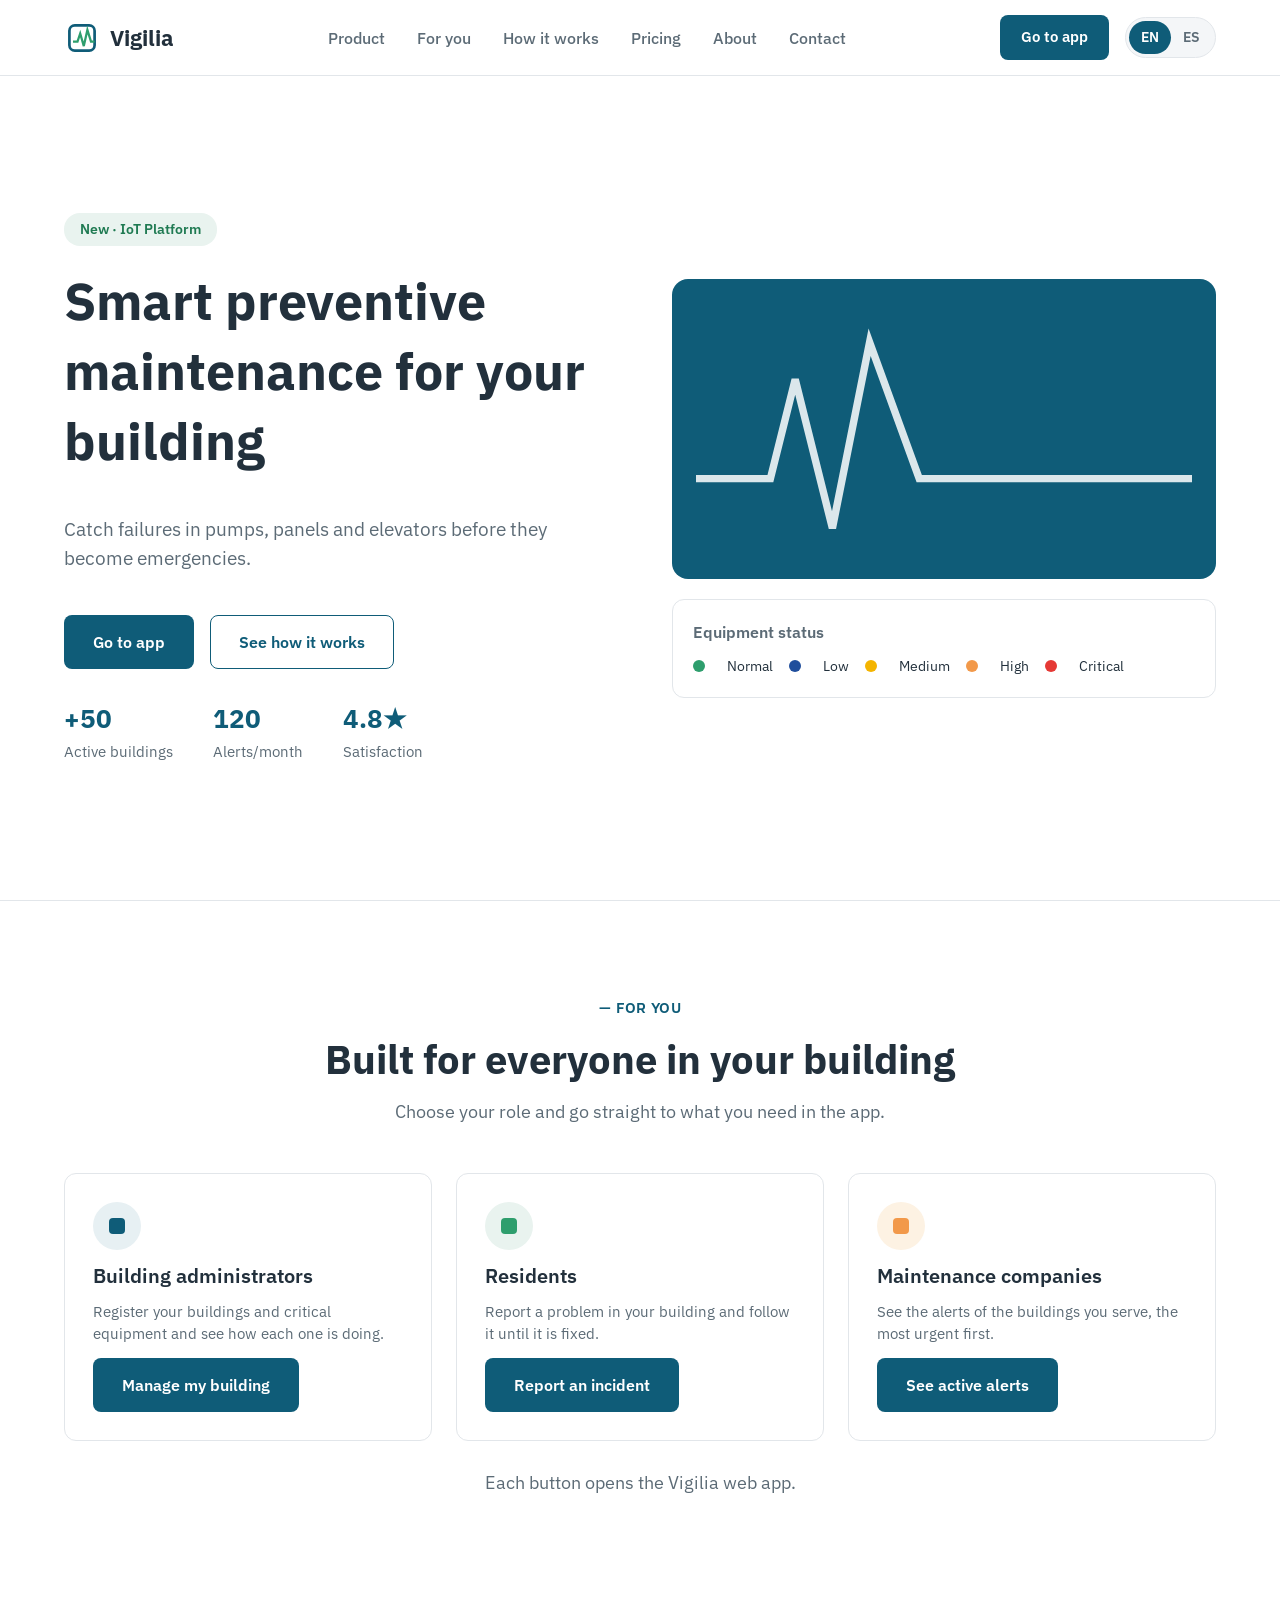
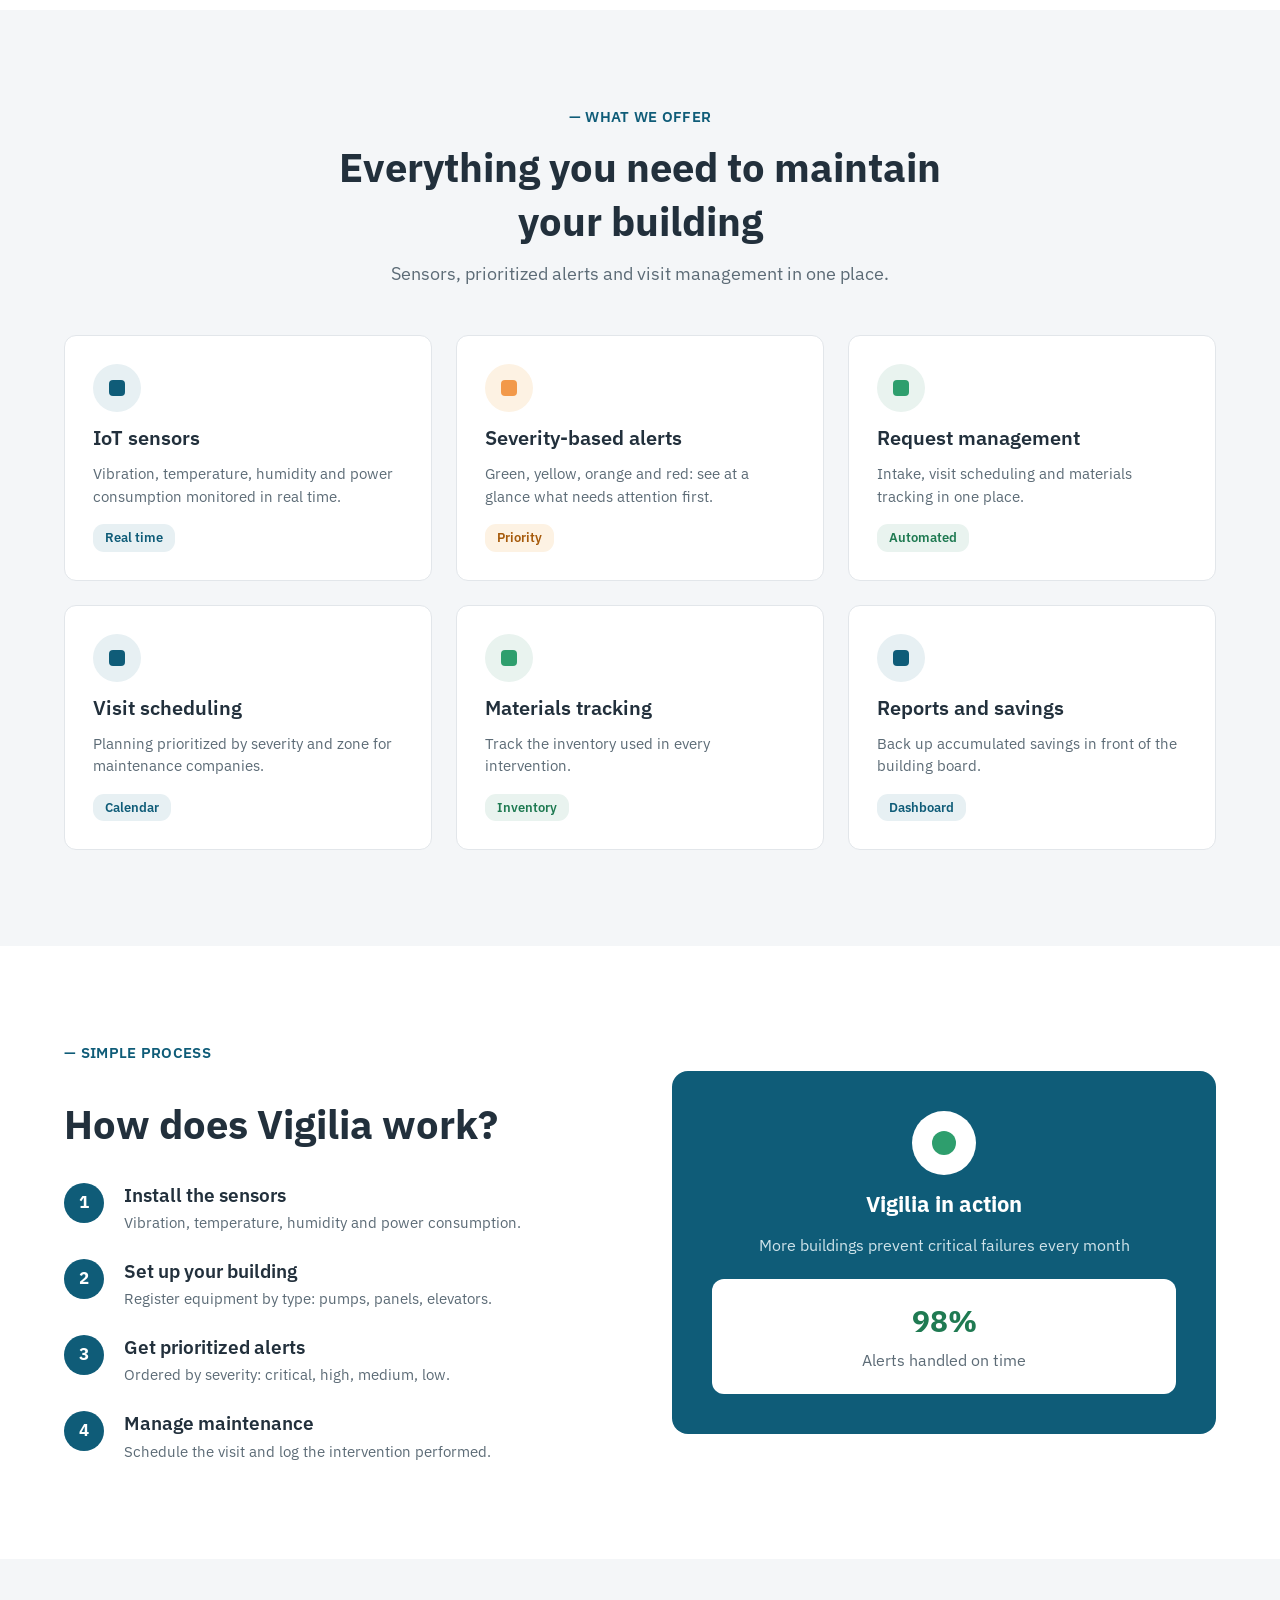
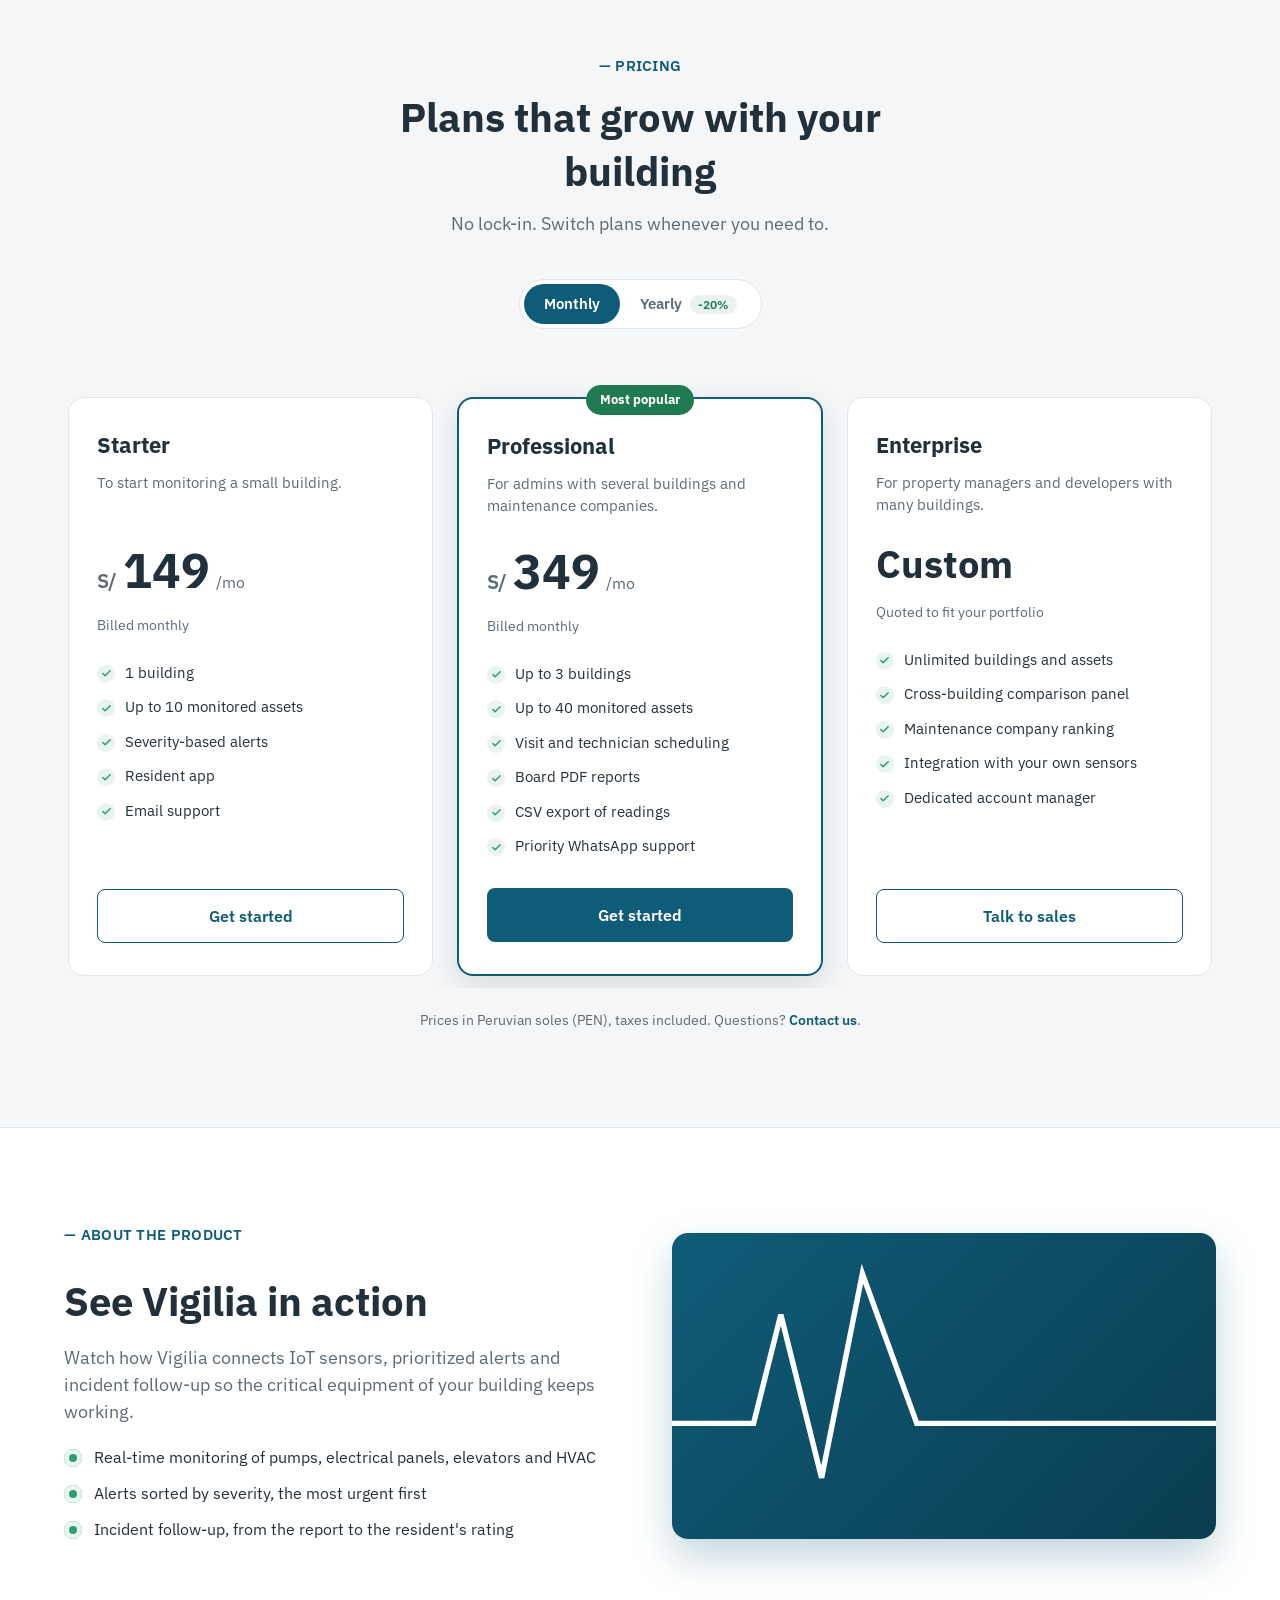
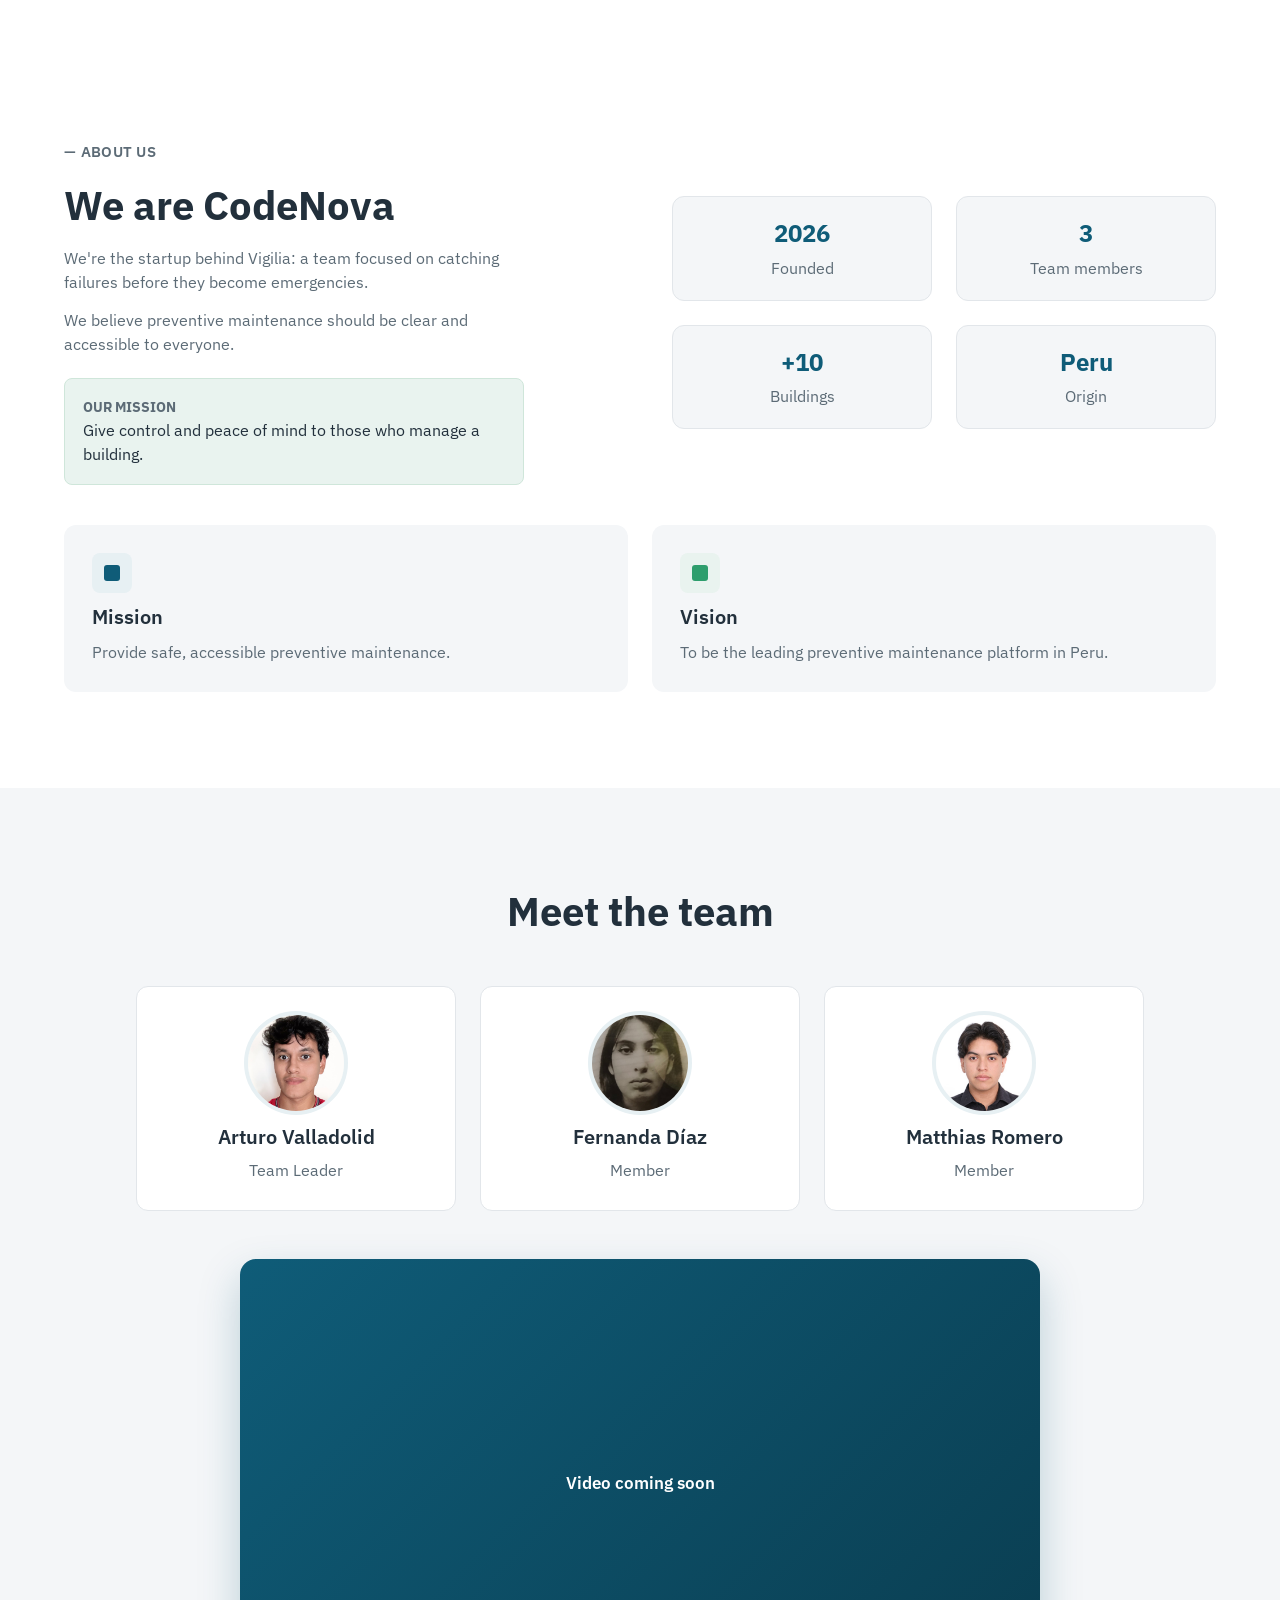
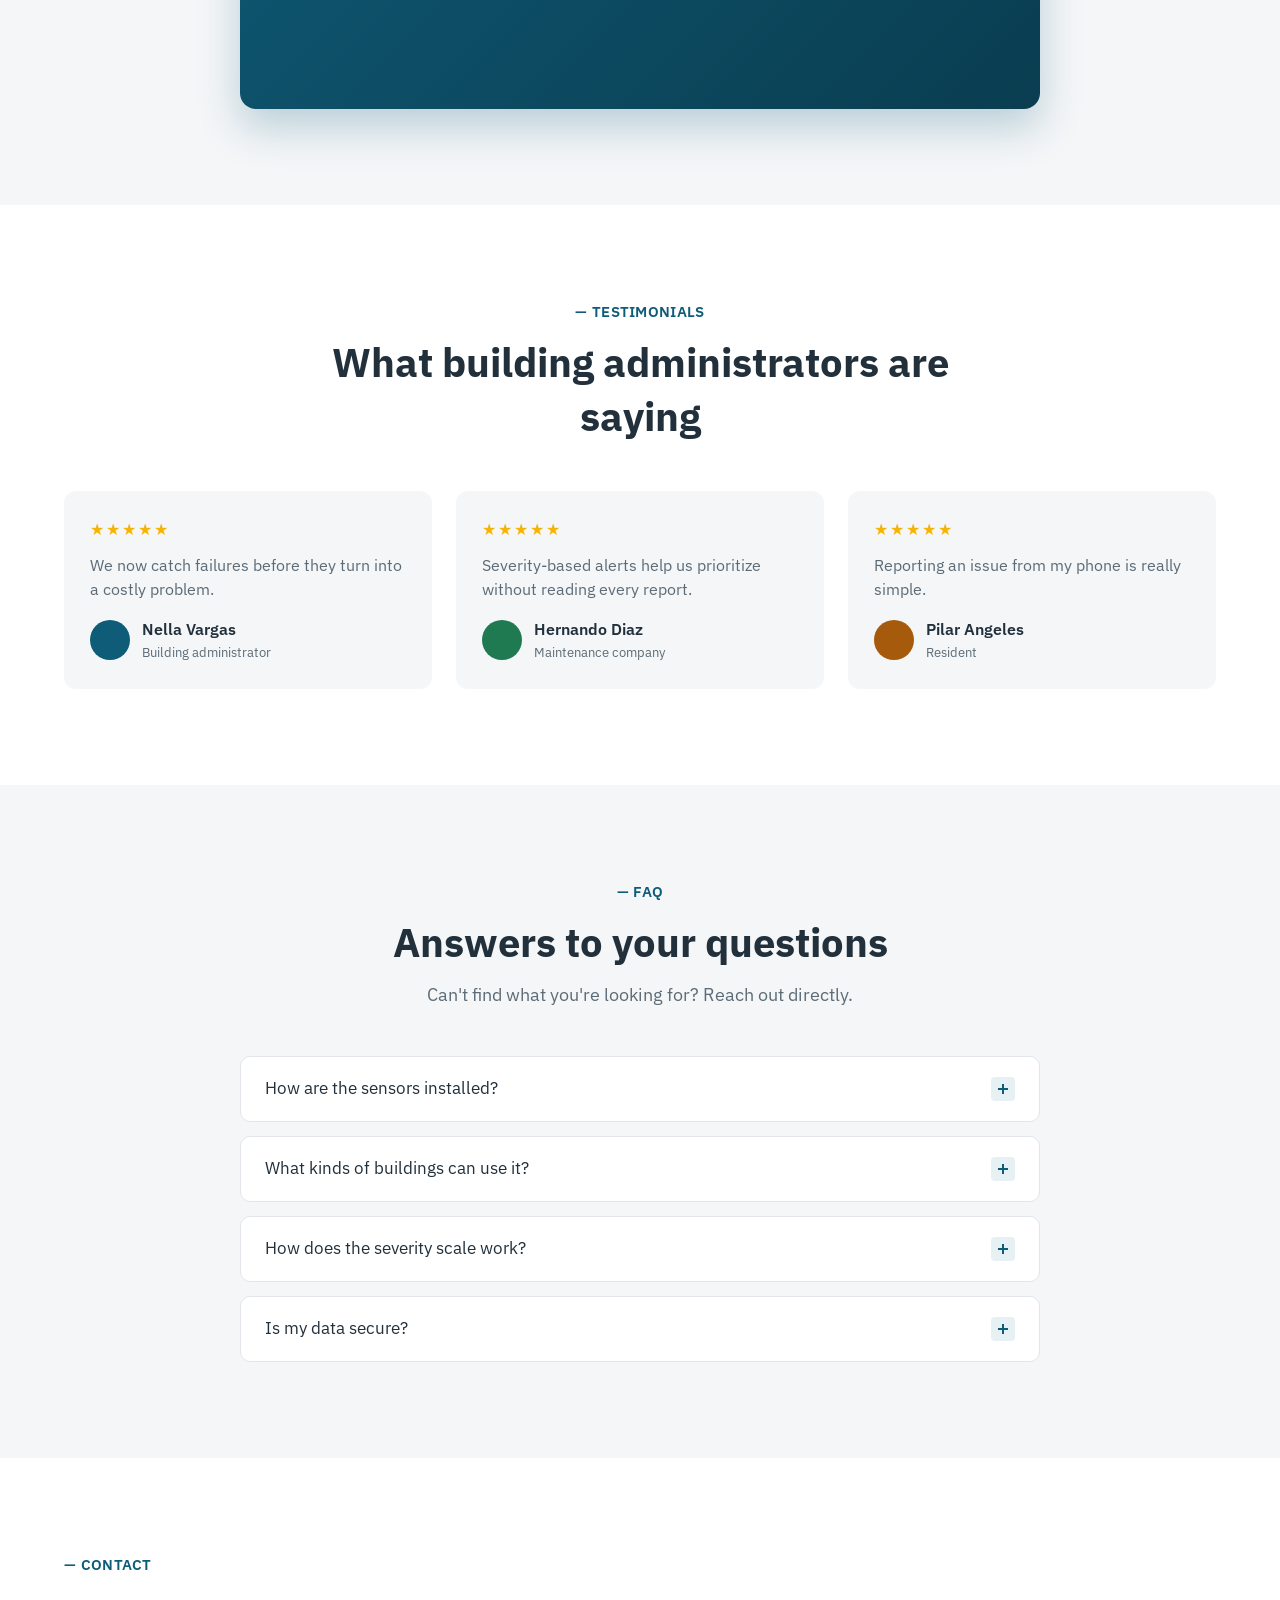
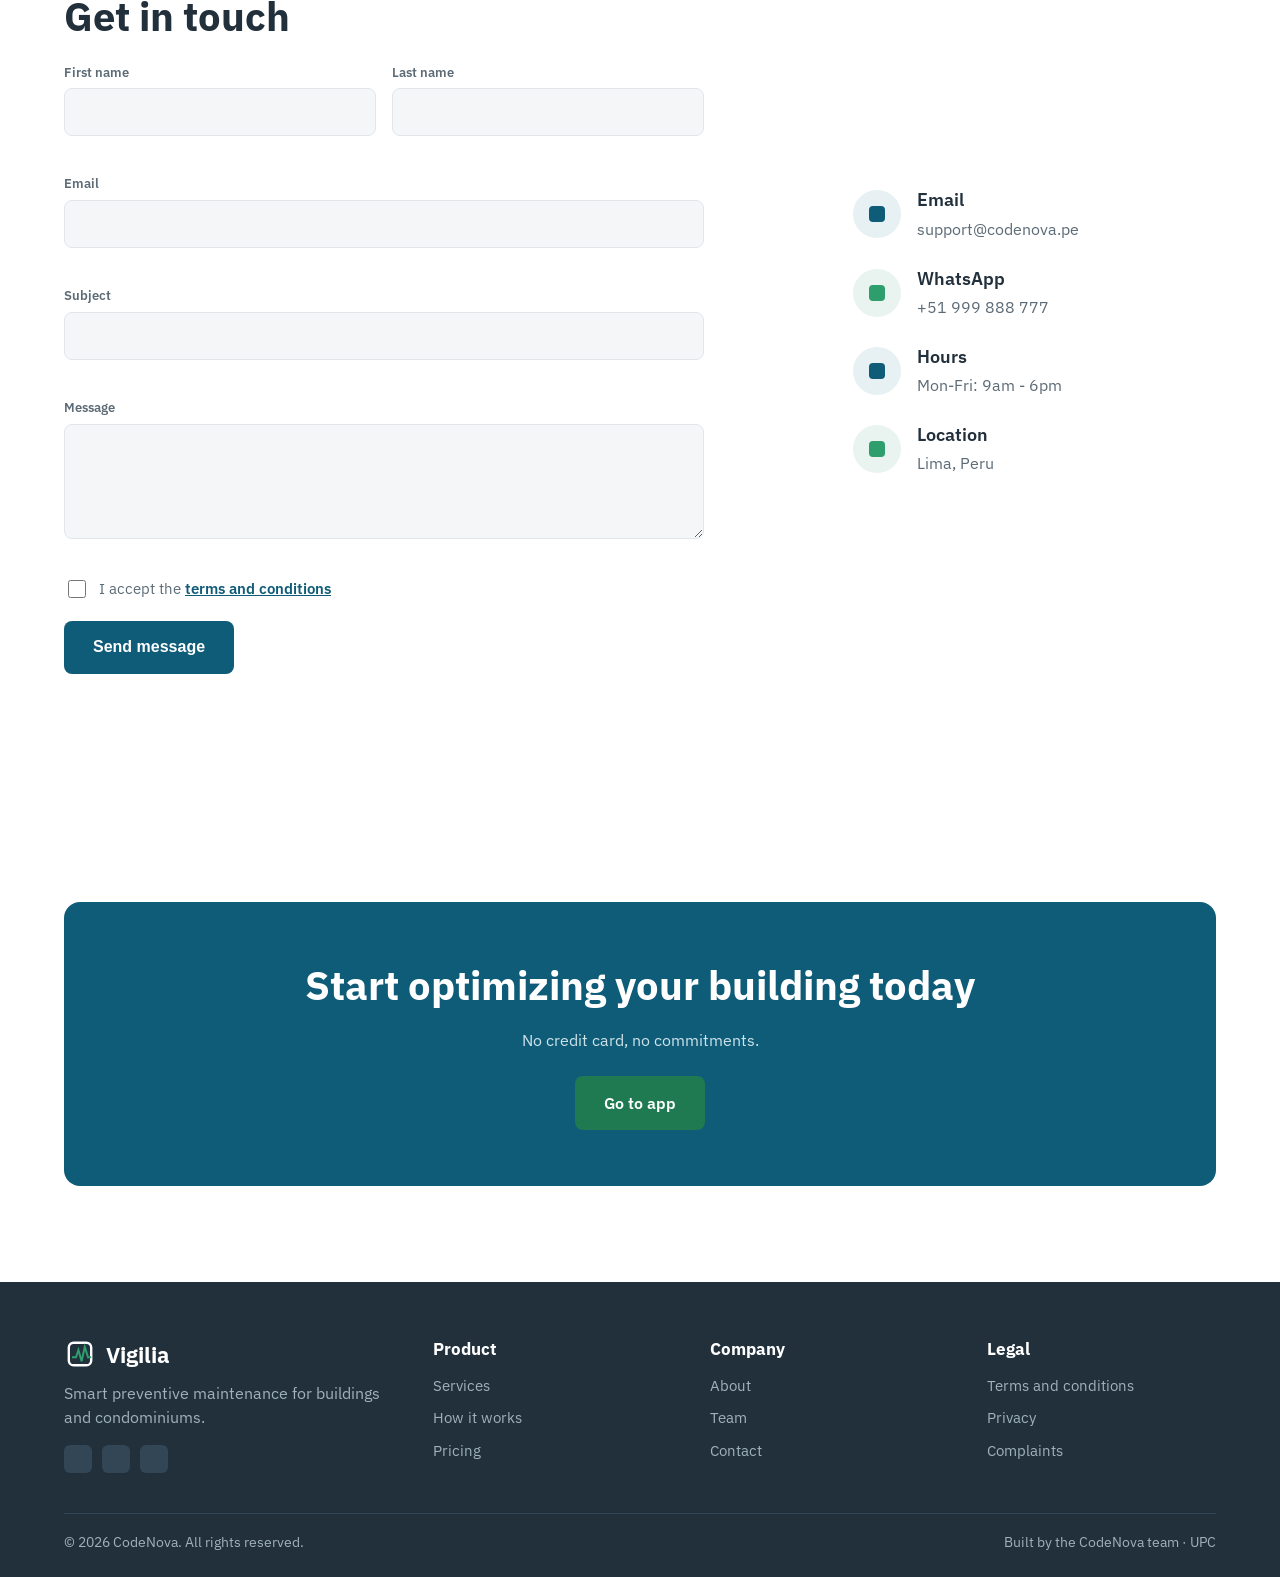
==== public/index.html @ 00d0c0b4 "refactor(landing): move site files into public and assets folders" ====
<!DOCTYPE html>
<html lang="en">
<head>
<meta charset="UTF-8">
<meta name="viewport" content="width=device-width, initial-scale=1.0">
<title data-i18n="meta.title">Vigilia — Smart Preventive Maintenance</title>
<meta name="description" data-i18n-attr="content:meta.description" content="Vigilia: an IoT preventive maintenance platform for buildings and condominiums. Catch failures in pumps, panels and elevators before they become emergencies.">
<meta name="keywords" content="preventive maintenance, building maintenance, condominium, IoT sensors, water pump, elevator, electrical panel, Lima, Vigilia">
<meta name="author" content="CodeNova">
<meta property="og:title" content="Vigilia — Smart Preventive Maintenance">
<meta property="og:description" content="An IoT preventive maintenance platform for buildings and condominiums. Catch failures in pumps, panels and elevators before they become emergencies.">
<meta property="og:type" content="website">
  <meta property="og:url" content="https://code-nova-1asi0729.github.io/Website/">
<link rel="icon" href="data:image/svg+xml,%3Csvg xmlns='http://www.w3.org/2000/svg' viewBox='0 0 40 40'%3E%3Crect x='6' y='6' width='28' height='28' rx='6' fill='none' stroke='%230F5C78' stroke-width='3'/%3E%3Cpolyline points='10,24 15,24 18,15 22,29 26,11 30,24 34,24' fill='none' stroke='%232E9E6D' stroke-width='2.5'/%3E%3C/svg%3E">
<link rel="preconnect" href="https://fonts.googleapis.com">
<link rel="preconnect" href="https://fonts.gstatic.com" crossorigin>
<link href="https://fonts.googleapis.com/css2?family=IBM+Plex+Sans:wght@400;500;600;700&display=swap" rel="stylesheet">
<link rel="stylesheet" href="assets/style/style.css">
</head>
<body>

<header class="site-header" id="header">
  <div class="container header-inner">
    <a href="#top" class="logo" aria-label="Vigilia - home" data-i18n-attr="aria-label:a11y.home">
      <svg viewBox="0 0 40 40" width="36" height="36" aria-hidden="true">
        <rect x="6" y="6" width="28" height="28" rx="6" fill="none" stroke="#0F5C78" stroke-width="3"></rect>
        <polyline points="10,24 15,24 18,15 22,29 26,11 30,24 34,24" fill="none" stroke="#2E9E6D" stroke-width="2.5"></polyline>
      </svg>
      <span>Vigilia</span>
    </a>

    <nav class="main-nav" id="main-nav">
      <a href="#features" data-i18n="nav.product">Product</a>
      <a href="#segments" data-i18n="nav.for-you">For you</a>
      <a href="#how-it-works" data-i18n="nav.how-it-works">How it works</a>
      <a href="#pricing" data-i18n="nav.pricing">Pricing</a>
      <a href="#about" data-i18n="nav.about">About</a>
      <a href="#contact" data-i18n="nav.contact">Contact</a>
      <a href="https://vigilia-frontend.vercel.app" class="btn btn-primary nav-app-link" data-i18n="nav.go-to-app">Go to app</a>
    </nav>

    <div class="header-right">
      <div class="header-actions">
        <a href="https://vigilia-frontend.vercel.app" class="btn btn-primary btn-sm" data-i18n="nav.go-to-app">Go to app</a>
      </div>
      <div class="lang-switch" role="group" aria-label="Language" data-i18n-attr="aria-label:a11y.language">
        <button type="button" class="on" data-lang="en" aria-pressed="true">EN</button>
        <button type="button" data-lang="es" aria-pressed="false">ES</button>
      </div>
    </div>

    <button class="menu-toggle" id="menu-toggle" aria-label="Open menu" data-i18n-attr="aria-label:a11y.open-menu" aria-expanded="false" aria-controls="main-nav">
      <span></span><span></span><span></span>
    </button>
  </div>
</header>

<main id="top">

  <!-- HERO -->
  <section class="hero">
    <div class="container hero-inner">
      <div class="hero-copy">
        <span class="badge badge-green" data-i18n="hero.badge">New · IoT Platform</span>
        <h1 data-i18n="hero.title">Smart preventive maintenance for your building</h1>
        <p class="lead" data-i18n="hero.lead">Catch failures in pumps, panels and elevators before they become emergencies.</p>
        <div class="hero-cta">
          <a href="https://vigilia-frontend.vercel.app" class="btn btn-primary" data-i18n="nav.go-to-app">Go to app</a>
          <a href="#how-it-works" class="btn btn-outline" data-i18n="hero.see-how">See how it works</a>
        </div>
        <div class="hero-stats">
          <div class="stat">
            <p class="stat-value">+50</p>
            <p data-i18n="hero.active-buildings">Active buildings</p>
          </div>
          <div class="stat">
            <p class="stat-value">120</p>
            <p data-i18n="hero.alerts-month">Alerts/month</p>
          </div>
          <div class="stat">
            <p class="stat-value">4.8★</p>
            <p data-i18n="hero.satisfaction">Satisfaction</p>
          </div>
        </div>
      </div>

      <div class="hero-visual">
        <div class="chart-card">
          <svg viewBox="0 0 200 100" aria-label="Preview of the Vigilia dashboard" data-i18n-attr="aria-label:a11y.dashboard-preview">
            <polyline points="0,70 30,70 40,30 55,90 70,15 90,70 200,70" fill="none" stroke="#ffffff" stroke-width="3" opacity="0.85"></polyline>
          </svg>
        </div>
        <div class="status-card">
          <p class="status-title" data-i18n="hero.equipment-status">Equipment status</p>
          <div class="status-legend">
            <span class="dot" style="background:#2E9E6D"></span><span data-i18n="severity.normal">Normal</span>
            <span class="dot" style="background:#1F4E9C"></span><span data-i18n="severity.low">Low</span>
            <span class="dot" style="background:#F4B400"></span><span data-i18n="severity.medium">Medium</span>
            <span class="dot" style="background:#F2994A"></span><span data-i18n="severity.high">High</span>
            <span class="dot" style="background:#E53935"></span><span data-i18n="severity.critical">Critical</span>
          </div>
        </div>
      </div>
    </div>
  </section>

  <!-- SEGMENTS -->
  <section class="section section-segments" id="segments">
    <div class="container">
      <div class="section-heading">
        <p class="eyebrow" data-i18n="segments.eyebrow">— FOR YOU</p>
        <h2 data-i18n="segments.title">Built for everyone in your building</h2>
        <p class="section-sub" data-i18n="segments.sub">Choose your role and go straight to what you need in the app.</p>
      </div>

      <div class="grid grid-3">
        <div class="card segment-card">
          <div class="icon-badge icon-blue"></div>
          <h3 data-i18n="segments.admin">Building administrators</h3>
          <p data-i18n="segments.admin-text">Register your buildings and critical equipment and see how each one is doing.</p>
          <a href="https://vigilia-frontend.vercel.app/asset-monitoring/buildings" class="btn btn-primary" aria-label="Manage my building in the Vigilia app" data-i18n="segments.admin-cta" data-i18n-attr="aria-label:segments.admin-label">Manage my building</a>
        </div>
        <div class="card segment-card">
          <div class="icon-badge icon-green"></div>
          <h3 data-i18n="segments.resident">Residents</h3>
          <p data-i18n="segments.resident-text">Report a problem in your building and follow it until it is fixed.</p>
          <a href="https://vigilia-frontend.vercel.app/incidents/new" class="btn btn-primary" aria-label="Report an incident in the Vigilia app" data-i18n="segments.resident-cta" data-i18n-attr="aria-label:segments.resident-label">Report an incident</a>
        </div>
        <div class="card segment-card">
          <div class="icon-badge icon-orange"></div>
          <h3 data-i18n="segments.maintenance">Maintenance companies</h3>
          <p data-i18n="segments.maintenance-text">See the alerts of the buildings you serve, the most urgent first.</p>
          <a href="https://vigilia-frontend.vercel.app/asset-monitoring/alerts" class="btn btn-primary" aria-label="See active alerts in the Vigilia app" data-i18n="segments.maintenance-cta" data-i18n-attr="aria-label:segments.maintenance-label">See active alerts</a>
        </div>
      </div>

      <p class="section-sub segments-note" data-i18n="segments.opens-app">Each button opens the Vigilia web app.</p>
    </div>
  </section>

  <!-- FEATURES -->
  <section class="section section-alt" id="features">
    <div class="container">
      <div class="section-heading">
        <p class="eyebrow" data-i18n="features.eyebrow">— WHAT WE OFFER</p>
        <h2 data-i18n="features.title">Everything you need to maintain your building</h2>
        <p class="section-sub" data-i18n="features.sub">Sensors, prioritized alerts and visit management in one place.</p>
      </div>

      <div class="grid grid-3">
        <div class="card">
          <div class="icon-badge icon-blue"></div>
          <h3 data-i18n="features.sensors">IoT sensors</h3>
          <p data-i18n="features.sensors-text">Vibration, temperature, humidity and power consumption monitored in real time.</p>
          <span class="tag tag-blue" data-i18n="features.real-time">Real time</span>
        </div>
        <div class="card">
          <div class="icon-badge icon-orange"></div>
          <h3 data-i18n="features.alerts">Severity-based alerts</h3>
          <p data-i18n="features.alerts-text">Green, yellow, orange and red: see at a glance what needs attention first.</p>
          <span class="tag tag-orange" data-i18n="features.priority">Priority</span>
        </div>
        <div class="card">
          <div class="icon-badge icon-green"></div>
          <h3 data-i18n="features.requests">Request management</h3>
          <p data-i18n="features.requests-text">Intake, visit scheduling and materials tracking in one place.</p>
          <span class="tag tag-green" data-i18n="features.automated">Automated</span>
        </div>
        <div class="card">
          <div class="icon-badge icon-blue"></div>
          <h3 data-i18n="features.visits">Visit scheduling</h3>
          <p data-i18n="features.visits-text">Planning prioritized by severity and zone for maintenance companies.</p>
          <span class="tag tag-blue" data-i18n="features.calendar">Calendar</span>
        </div>
        <div class="card">
          <div class="icon-badge icon-green"></div>
          <h3 data-i18n="features.materials">Materials tracking</h3>
          <p data-i18n="features.materials-text">Track the inventory used in every intervention.</p>
          <span class="tag tag-green" data-i18n="features.inventory">Inventory</span>
        </div>
        <div class="card">
          <div class="icon-badge icon-blue"></div>
          <h3 data-i18n="features.reports">Reports and savings</h3>
          <p data-i18n="features.reports-text">Back up accumulated savings in front of the building board.</p>
          <span class="tag tag-blue" data-i18n="features.dashboard">Dashboard</span>
        </div>
      </div>
    </div>
  </section>

  <!-- HOW IT WORKS -->
  <section class="section" id="how-it-works">
    <div class="container how-inner">
      <div class="how-copy">
        <p class="eyebrow" data-i18n="how.eyebrow">— SIMPLE PROCESS</p>
        <h2 data-i18n="how.title">How does Vigilia work?</h2>

        <ol class="steps">
          <li>
            <span class="step-number">1</span>
            <div>
              <h3 data-i18n="how.step1">Install the sensors</h3>
              <p data-i18n="how.step1-text">Vibration, temperature, humidity and power consumption.</p>
            </div>
          </li>
          <li>
            <span class="step-number">2</span>
            <div>
              <h3 data-i18n="how.step2">Set up your building</h3>
              <p data-i18n="how.step2-text">Register equipment by type: pumps, panels, elevators.</p>
            </div>
          </li>
          <li>
            <span class="step-number">3</span>
            <div>
              <h3 data-i18n="how.step3">Get prioritized alerts</h3>
              <p data-i18n="how.step3-text">Ordered by severity: critical, high, medium, low.</p>
            </div>
          </li>
          <li>
            <span class="step-number">4</span>
            <div>
              <h3 data-i18n="how.step4">Manage maintenance</h3>
              <p data-i18n="how.step4-text">Schedule the visit and log the intervention performed.</p>
            </div>
          </li>
        </ol>
      </div>

      <div class="how-visual">
        <div class="action-card">
          <div class="action-icon"></div>
          <h3 data-i18n="how.in-action">Vigilia in action</h3>
          <p data-i18n="how.in-action-text">More buildings prevent critical failures every month</p>
          <div class="action-metric">
            <h3>98%</h3>
            <p data-i18n="how.on-time">Alerts handled on time</p>
          </div>
        </div>
      </div>
    </div>
  </section>

  <!-- PRICING -->
  <section class="section section-alt" id="pricing">
    <div class="container">
      <div class="section-heading">
        <p class="eyebrow" data-i18n="pricing.eyebrow">— PRICING</p>
        <h2 data-i18n="pricing.title">Plans that grow with your building</h2>
        <p class="section-sub" data-i18n="pricing.sub">No lock-in. Switch plans whenever you need to.</p>
        <div class="billing-toggle" role="group" aria-label="Billing" data-i18n-attr="aria-label:a11y.billing">
          <button type="button" class="on" data-billing="monthly" data-i18n="pricing.monthly">Monthly</button>
          <button type="button" data-billing="yearly" data-i18n-html="pricing.yearly">Yearly <span>-20%</span></button>
        </div>
      </div>

      <div class="pricing-carousel">
        <button type="button" class="carousel-btn prev" id="price-prev" aria-label="Previous plan" data-i18n-attr="aria-label:a11y.previous-plan">
          <svg viewBox="0 0 24 24" width="22" height="22" fill="none" stroke="currentColor" stroke-width="2" stroke-linecap="round" stroke-linejoin="round" aria-hidden="true"><path d="m15 18-6-6 6-6"/></svg>
        </button>

        <div class="pricing-track" id="price-track" tabindex="0" aria-label="Pricing plans" data-i18n-attr="aria-label:a11y.pricing-plans">
          <article class="plan">
            <h3 data-i18n="pricing.starter">Starter</h3>
            <p class="plan-desc" data-i18n="pricing.starter-text">To start monitoring a small building.</p>
            <p class="plan-price"><span class="cur">S/</span><span class="amount" data-monthly="149" data-yearly="119">149</span><span class="per" data-i18n="pricing.per-month">/mo</span></p>
            <p class="plan-billed" data-billed-monthly="pricing.billed-monthly" data-billed-yearly="pricing.billed-yearly-starter">Billed monthly</p>
            <ul class="plan-list">
              <li data-i18n="pricing.one-building">1 building</li>
              <li data-i18n="pricing.ten-assets">Up to 10 monitored assets</li>
              <li data-i18n="features.alerts">Severity-based alerts</li>
              <li data-i18n="pricing.resident-app">Resident app</li>
              <li data-i18n="pricing.email-support">Email support</li>
            </ul>
            <a href="https://vigilia-frontend.vercel.app" class="btn btn-outline" data-i18n="pricing.get-started">Get started</a>
          </article>

          <article class="plan plan-featured">
            <span class="plan-flag" data-i18n="pricing.popular">Most popular</span>
            <h3 data-i18n="pricing.professional">Professional</h3>
            <p class="plan-desc" data-i18n="pricing.professional-text">For admins with several buildings and maintenance companies.</p>
            <p class="plan-price"><span class="cur">S/</span><span class="amount" data-monthly="349" data-yearly="279">349</span><span class="per" data-i18n="pricing.per-month">/mo</span></p>
            <p class="plan-billed" data-billed-monthly="pricing.billed-monthly" data-billed-yearly="pricing.billed-yearly-professional">Billed monthly</p>
            <ul class="plan-list">
              <li data-i18n="pricing.three-buildings">Up to 3 buildings</li>
              <li data-i18n="pricing.forty-assets">Up to 40 monitored assets</li>
              <li data-i18n="pricing.technicians">Visit and technician scheduling</li>
              <li data-i18n="pricing.pdf-reports">Board PDF reports</li>
              <li data-i18n="pricing.csv-export">CSV export of readings</li>
              <li data-i18n="pricing.whatsapp-support">Priority WhatsApp support</li>
            </ul>
            <a href="https://vigilia-frontend.vercel.app" class="btn btn-primary" data-i18n="pricing.get-started">Get started</a>
          </article>

          <article class="plan">
            <h3 data-i18n="pricing.enterprise">Enterprise</h3>
            <p class="plan-desc" data-i18n="pricing.enterprise-text">For property managers and developers with many buildings.</p>
            <p class="plan-price plan-custom"><span class="amount" data-i18n="pricing.custom">Custom</span></p>
            <p class="plan-billed" data-i18n="pricing.quoted">Quoted to fit your portfolio</p>
            <ul class="plan-list">
              <li data-i18n="pricing.unlimited">Unlimited buildings and assets</li>
              <li data-i18n="pricing.comparison">Cross-building comparison panel</li>
              <li data-i18n="pricing.ranking">Maintenance company ranking</li>
              <li data-i18n="pricing.own-sensors">Integration with your own sensors</li>
              <li data-i18n="pricing.account-manager">Dedicated account manager</li>
            </ul>
            <a href="#contact" class="btn btn-outline" data-i18n="pricing.talk-to-sales">Talk to sales</a>
          </article>
        </div>

        <button type="button" class="carousel-btn next" id="price-next" aria-label="Next plan" data-i18n-attr="aria-label:a11y.next-plan">
          <svg viewBox="0 0 24 24" width="22" height="22" fill="none" stroke="currentColor" stroke-width="2" stroke-linecap="round" stroke-linejoin="round" aria-hidden="true"><path d="m9 18 6-6-6-6"/></svg>
        </button>
      </div>
      <div class="carousel-dots" id="price-dots" aria-hidden="true"></div>
      <p class="pricing-note" data-i18n-html="pricing.note">Prices in Peruvian soles (PEN), taxes included. Questions? <a href="#contact">Contact us</a>.</p>
    </div>
  </section>

  <!-- ABOUT THE PRODUCT -->
  <section class="section section-product" id="about-product">
    <div class="container product-inner">
      <div class="product-copy">
        <p class="eyebrow" data-i18n="product.eyebrow">— ABOUT THE PRODUCT</p>
        <h2 data-i18n="product.title">See Vigilia in action</h2>
        <p data-i18n="product.text">Watch how Vigilia connects IoT sensors, prioritized alerts and incident follow-up so the critical equipment of your building keeps working.</p>
        <ul class="product-points">
          <li data-i18n="product.point-monitoring">Real-time monitoring of pumps, electrical panels, elevators and HVAC</li>
          <li data-i18n="product.point-alerts">Alerts sorted by severity, the most urgent first</li>
          <li data-i18n="product.point-incidents">Incident follow-up, from the report to the resident's rating</li>
        </ul>
        <a href="#" class="btn btn-primary" data-youtube-link="product-video" target="_blank" rel="noopener" data-i18n="product.watch" hidden>Watch the video</a>
      </div>

      <div class="product-video">
        <div class="video-embed" id="product-video" data-youtube-id="" data-video-title="Vigilia · About the Product">
          <svg class="video-wave" viewBox="0 0 200 100" preserveAspectRatio="none" aria-hidden="true">
            <polyline points="0,70 30,70 40,30 55,90 70,15 90,70 200,70" fill="none" stroke="#ffffff" stroke-width="2"></polyline>
          </svg>
          <p class="video-placeholder" data-i18n="video.coming-soon">Video coming soon</p>
        </div>
      </div>
    </div>
  </section>

  <!-- ABOUT -->
  <section class="section" id="about">
    <div class="container">
      <div class="about-top">
        <div class="about-copy">
          <p class="eyebrow" data-i18n="about.eyebrow">— ABOUT US</p>
          <h2 data-i18n="about.title">We are CodeNova</h2>
          <p data-i18n="about.text1">We're the startup behind Vigilia: a team focused on catching failures before they become emergencies.</p>
          <p data-i18n="about.text2">We believe preventive maintenance should be clear and accessible to everyone.</p>
          <div class="mission-callout">
            <p class="mission-label" data-i18n="about.mission-label">OUR MISSION</p>
            <p data-i18n="about.mission-callout">Give control and peace of mind to those who manage a building.</p>
          </div>
        </div>

        <div class="about-stats">
          <div class="grid grid-2">
            <div class="stat-card">
              <h3>2026</h3>
              <p data-i18n="about.founded">Founded</p>
            </div>
            <div class="stat-card">
              <h3>3</h3>
              <p data-i18n="about.members">Team members</p>
            </div>
            <div class="stat-card">
              <h3>+10</h3>
              <p data-i18n="about.buildings">Buildings</p>
            </div>
            <div class="stat-card">
              <h3 data-i18n="about.peru">Peru</h3>
              <p data-i18n="about.origin">Origin</p>
            </div>
          </div>
        </div>
      </div>

      <div class="grid grid-2 about-values">
        <div class="value-card">
          <div class="icon-badge icon-blue small"></div>
          <h3 data-i18n="about.mission">Mission</h3>
          <p data-i18n="about.mission-text">Provide safe, accessible preventive maintenance.</p>
        </div>
        <div class="value-card">
          <div class="icon-badge icon-green small"></div>
          <h3 data-i18n="about.vision">Vision</h3>
          <p data-i18n="about.vision-text">To be the leading preventive maintenance platform in Peru.</p>
        </div>
      </div>
    </div>
  </section>

  <!-- TEAM -->
  <section class="section section-alt" id="team">
    <div class="container">
      <h2 class="text-center" data-i18n="team.title">Meet the team</h2>
      <div class="grid grid-3 team-grid">
        <div class="team-card">
          <img class="avatar avatar-photo" src="assets/images/team/arturo-valladolid.jpg" alt="Arturo Valladolid" width="96" height="96" loading="lazy">
          <h3>Arturo Valladolid</h3>
          <p data-i18n="team.leader">Team Leader</p>
        </div>
        <div class="team-card">
          <img class="avatar avatar-photo" src="assets/images/team/fernanda-diaz.jpg" alt="Fernanda Díaz" width="96" height="96" loading="lazy">
          <h3>Fernanda Díaz</h3>
          <p data-i18n="team.member">Member</p>
        </div>
        <div class="team-card">
          <img class="avatar avatar-photo" src="assets/images/team/matthias-romero.jpg" alt="Matthias Romero" width="96" height="96" loading="lazy">
          <h3>Matthias Romero</h3>
          <p data-i18n="team.member">Member</p>
        </div>
      </div>

      <div class="video-embed team-video" id="team-video" data-youtube-id="" data-video-title="Vigilia · About the Team">
        <p class="video-placeholder" data-i18n="video.coming-soon">Video coming soon</p>
      </div>
    </div>
  </section>

  <!-- TESTIMONIALS -->
  <section class="section" id="testimonials">
    <div class="container">
      <div class="section-heading">
        <p class="eyebrow" data-i18n="testimonials.eyebrow">— TESTIMONIALS</p>
        <h2 data-i18n="testimonials.title">What building administrators are saying</h2>
      </div>

      <div class="grid grid-3">
        <div class="testimonial-card">
          <div class="stars">★★★★★</div>
          <p data-i18n="testimonials.quote1">We now catch failures before they turn into a costly problem.</p>
          <div class="testimonial-author">
            <div class="avatar avatar-blue small"></div>
            <div>
              <p class="author-name">Nella Vargas</p>
              <p class="author-role" data-i18n="testimonials.administrator">Building administrator</p>
            </div>
          </div>
        </div>
        <div class="testimonial-card">
          <div class="stars">★★★★★</div>
          <p data-i18n="testimonials.quote2">Severity-based alerts help us prioritize without reading every report.</p>
          <div class="testimonial-author">
            <div class="avatar avatar-green small"></div>
            <div>
              <p class="author-name">Hernando Diaz</p>
              <p class="author-role" data-i18n="testimonials.maintenance">Maintenance company</p>
            </div>
          </div>
        </div>
        <div class="testimonial-card">
          <div class="stars">★★★★★</div>
          <p data-i18n="testimonials.quote3">Reporting an issue from my phone is really simple.</p>
          <div class="testimonial-author">
            <div class="avatar avatar-orange small"></div>
            <div>
              <p class="author-name">Pilar Angeles</p>
              <p class="author-role" data-i18n="testimonials.resident">Resident</p>
            </div>
          </div>
        </div>
      </div>
    </div>
  </section>

  <!-- FAQ -->
  <section class="section section-alt" id="faq">
    <div class="container">
      <div class="section-heading">
        <p class="eyebrow" data-i18n="faq.eyebrow">— FAQ</p>
        <h2 data-i18n="faq.title">Answers to your questions</h2>
        <p class="section-sub" data-i18n="faq.sub">Can't find what you're looking for? Reach out directly.</p>
      </div>

      <div class="faq-list">

        <div class="faq-item">
          <button class="faq-question" aria-expanded="false">
            <span data-i18n="faq.q-install">How are the sensors installed?</span>
            <span class="faq-icon"></span>
          </button>
          <div class="faq-answer">
            <div class="faq-answer-inner">
              <p data-i18n="faq.a-install">Our technical team schedules a visit to install sensors on pumps, panels and elevators. The process doesn't interrupt the building's operation.</p>
            </div>
          </div>
        </div>

        <div class="faq-item">
          <button class="faq-question" aria-expanded="false">
            <span data-i18n="faq.q-buildings">What kinds of buildings can use it?</span>
            <span class="faq-icon"></span>
          </button>
          <div class="faq-answer">
            <div class="faq-answer-inner">
              <p data-i18n="faq.a-buildings">Vigilia works for residential buildings, condominiums and corporate buildings of any size.</p>
            </div>
          </div>
        </div>

        <div class="faq-item">
          <button class="faq-question" aria-expanded="false">
            <span data-i18n="faq.q-severity">How does the severity scale work?</span>
            <span class="faq-icon"></span>
          </button>
          <div class="faq-answer">
            <div class="faq-answer-inner">
              <p data-i18n="faq.a-severity">Alerts are classified into four severity levels: low, medium, high and critical, based on how far a reading is from the expected range.</p>
            </div>
          </div>
        </div>

        <div class="faq-item">
          <button class="faq-question" aria-expanded="false">
            <span data-i18n="faq.q-security">Is my data secure?</span>
            <span class="faq-icon"></span>
          </button>
          <div class="faq-answer">
            <div class="faq-answer-inner">
              <p data-i18n="faq.a-security">Yes, your equipment and building information is stored encrypted and is only accessible to authorized users on your account.</p>
            </div>
          </div>
        </div>
      </div>
    </div>
  </section>

  <!-- CONTACT -->
  <section class="section" id="contact">
    <div class="container contact-inner">
      <div class="contact-form-wrap">
        <p class="eyebrow" data-i18n="contact.eyebrow">— CONTACT</p>
        <h2 data-i18n="contact.title">Get in touch</h2>

        <form id="contact-form" novalidate>
          <div class="form-row">
            <div class="form-field">
              <label for="firstname" data-i18n="contact.first-name">First name</label>
              <input type="text" id="firstname" name="firstname" required>
              <span class="field-error"></span>
            </div>
            <div class="form-field">
              <label for="lastname" data-i18n="contact.last-name">Last name</label>
              <input type="text" id="lastname" name="lastname" required>
              <span class="field-error"></span>
            </div>
          </div>

          <div class="form-field">
            <label for="email" data-i18n="contact.email-label">Email</label>
            <input type="email" id="email" name="email" required>
            <span class="field-error"></span>
          </div>

          <div class="form-field">
            <label for="subject" data-i18n="contact.subject">Subject</label>
            <input type="text" id="subject" name="subject" required>
            <span class="field-error"></span>
          </div>

          <div class="form-field">
            <label for="message" data-i18n="contact.message">Message</label>
            <textarea id="message" name="message" rows="4" required></textarea>
            <span class="field-error"></span>
          </div>

          <label class="checkbox-field">
            <input type="checkbox" id="terms" name="terms" required>
            <span data-i18n-html="contact.terms">I accept the <a href="#terms" data-open-terms>terms and conditions</a></span>
          </label>

          <button type="submit" class="btn btn-primary" data-i18n="contact.send">Send message</button>

          <p class="form-feedback" id="form-feedback" role="status" aria-live="polite"></p>
        </form>
      </div>

      <div class="contact-info">
        <div class="info-item">
          <div class="icon-badge icon-blue"></div>
          <div>
            <h3 data-i18n="contact.email-title">Email</h3>
            <p>support@codenova.pe</p>
          </div>
        </div>
        <div class="info-item">
          <div class="icon-badge icon-green"></div>
          <div>
            <h3>WhatsApp</h3>
            <p>+51 999 888 777</p>
          </div>
        </div>
        <div class="info-item">
          <div class="icon-badge icon-blue"></div>
          <div>
            <h3 data-i18n="contact.hours">Hours</h3>
            <p data-i18n="contact.hours-value">Mon-Fri: 9am - 6pm</p>
          </div>
        </div>
        <div class="info-item">
          <div class="icon-badge icon-green"></div>
          <div>
            <h3 data-i18n="contact.location">Location</h3>
            <p data-i18n="contact.location-value">Lima, Peru</p>
          </div>
        </div>
      </div>
    </div>
  </section>

  <!-- CTA -->
  <section class="section">
    <div class="container">
      <div class="cta-box">
        <h2 data-i18n="cta.title">Start optimizing your building today</h2>
        <p data-i18n="cta.text">No credit card, no commitments.</p>
        <div class="cta-actions">
          <a href="https://vigilia-frontend.vercel.app" class="btn btn-accent" data-i18n="nav.go-to-app">Go to app</a>
        </div>
      </div>
    </div>
  </section>

</main>

<footer class="site-footer">
  <div class="container">
    <div class="footer-grid">
      <div class="footer-brand">
        <a href="#top" class="logo logo-light">
          <svg viewBox="0 0 40 40" width="32" height="32" aria-hidden="true">
            <rect x="6" y="6" width="28" height="28" rx="6" fill="none" stroke="#ffffff" stroke-width="3"></rect>
            <polyline points="10,24 15,24 18,15 22,29 26,11 30,24 34,24" fill="none" stroke="#2E9E6D" stroke-width="2.5"></polyline>
          </svg>
          <span>Vigilia</span>
        </a>
        <p data-i18n="footer.tagline">Smart preventive maintenance for buildings and condominiums.</p>
        <div class="social-links">
          <a href="#" aria-label="Facebook"></a>
          <a href="#" aria-label="Instagram"></a>
          <a href="#" aria-label="LinkedIn"></a>
        </div>
      </div>

      <div class="footer-col">
        <h3 data-i18n="nav.product">Product</h3>
        <a href="#features" data-i18n="footer.services">Services</a>
        <a href="#how-it-works" data-i18n="nav.how-it-works">How it works</a>
        <a href="#pricing" data-i18n="nav.pricing">Pricing</a>
      </div>

      <div class="footer-col">
        <h3 data-i18n="footer.company">Company</h3>
        <a href="#about" data-i18n="nav.about">About</a>
        <a href="#team" data-i18n="footer.team">Team</a>
        <a href="#contact" data-i18n="nav.contact">Contact</a>
      </div>

      <div class="footer-col">
        <h3 data-i18n="footer.legal">Legal</h3>
        <a href="#terms" data-open-terms data-i18n="footer.terms">Terms and conditions</a>
        <a href="#" data-i18n="footer.privacy">Privacy</a>
        <a href="#complaints" data-open-complaints data-i18n="footer.complaints">Complaints</a>
      </div>
    </div>

    <div class="footer-bottom">
      <p data-i18n="footer.rights">© 2026 CodeNova. All rights reserved.</p>
      <p data-i18n="footer.built-by">Built by the CodeNova team · UPC</p>
    </div>
  </div>
</footer>

<dialog class="terms-dialog" id="terms-dialog" aria-labelledby="terms-title">
  <div class="terms-header">
    <h2 id="terms-title" data-i18n="terms.title">Terms and conditions</h2>
    <button type="button" class="terms-close" data-close-terms aria-label="Close" data-i18n-attr="aria-label:terms.close">&times;</button>
  </div>
  <div class="terms-body" data-i18n-html="terms.body"><p class="terms-updated">Last updated: October 2026</p><h3>1. Acceptance</h3><p>By using the Vigilia website or web application you accept these terms. If you do not agree with them, please do not use the service.</p><h3>2. The service</h3><p>Vigilia is a preventive maintenance platform by CodeNova that monitors the critical equipment of buildings (water pumps, electrical panels, elevators and HVAC) through IoT sensors, prioritized alerts and incident management.</p><h3>3. Accounts and use</h3><p>Administrators are responsible for the accuracy of the building and equipment data they register and for the users they give access to. The service must not be used for unlawful purposes.</p><h3>4. Alerts and responsibility</h3><p>Alerts support decision-making but do not replace the inspections and maintenance required by law or by the equipment manufacturer. CodeNova is not liable for damage caused by equipment failures.</p><h3>5. Data and privacy</h3><p>Sensor readings and building information are used only to provide the service, are stored encrypted and are not sold to third parties. Personal data is handled in accordance with Peruvian Law No. 29733 on Personal Data Protection.</p><h3>6. Plans and payments</h3><p>Prices are in Peruvian soles (PEN) and include taxes. Plans can be changed or cancelled at any time; the change applies from the next billing period.</p><h3>7. Changes to these terms</h3><p>We may update these terms. Significant changes will be announced on this website.</p><h3>8. Contact</h3><p>For questions about these terms, write to support@codenova.pe.</p></div>
  <div class="terms-footer">
    <button type="button" class="btn btn-primary" data-close-terms data-i18n="terms.understood">Got it</button>
  </div>
</dialog>

<dialog class="terms-dialog" id="complaints-dialog" aria-labelledby="complaints-title">
  <div class="terms-header">
    <h2 id="complaints-title" data-i18n="complaints.title">Complaints book</h2>
    <button type="button" class="terms-close" data-close-complaints aria-label="Close" data-i18n-attr="aria-label:complaints.close">&times;</button>
  </div>
  <div class="terms-body">
    <form id="complaints-form" novalidate>
      <div class="form-field">
        <label for="complaint-fullname" data-i18n="complaints.fullname">Full name</label>
        <input type="text" id="complaint-fullname" name="fullname" required>
        <span class="field-error"></span>
      </div>

      <div class="form-field">
        <label for="complaint-email" data-i18n="complaints.email">Email</label>
        <input type="email" id="complaint-email" name="email" required>
        <span class="field-error"></span>
      </div>

      <div class="form-field">
        <label for="complaint-kind" data-i18n="complaints.kind">Type</label>
        <select id="complaint-kind" name="kind">
          <option value="claim" data-i18n="complaints.claim">Claim (you are not satisfied with the service)</option>
          <option value="complaint" data-i18n="complaints.complaint">Complaint (you are not satisfied with the attention)</option>
        </select>
      </div>

      <div class="form-field">
        <label for="complaint-detail" data-i18n="complaints.detail">Detail</label>
        <textarea id="complaint-detail" name="detail" rows="4" required></textarea>
        <span class="field-error"></span>
      </div>

      <p class="form-feedback" id="complaints-feedback" role="status" aria-live="polite"></p>
    </form>
  </div>
  <div class="terms-footer">
    <button type="submit" form="complaints-form" class="btn btn-primary" data-i18n="complaints.send">Send</button>
  </div>
</dialog>

<script src="assets/scripts/i18n.js"></script>
<script src="assets/scripts/script.js"></script>
<script src="assets/scripts/landing-extras.js"></script>
<script src="assets/scripts/videos.js"></script>
</body>
</html>
---- public/assets/style/style.css ----
:root {
  --color-primary: #0F5C78;
  --color-primary-dark: #0c4a61;
  --color-green: #2E9E6D;
  --color-orange: #F2994A;
  --color-green-strong: #1F7A52;   /* AA text/bg: 5.3:1 on white, 4.7:1 on green tint */
  --color-orange-strong: #A65A0B;  /* AA text/bg: 5.1:1 on white, 4.6:1 on orange tint */
  --color-yellow: #F4B400;
  --color-red: #E53935;
  --color-dark: #22303C;
  --color-text: #22303C;
  --color-text-muted: #5c6b76;
  --color-border: #E2E6EA;
  --color-bg-alt: #F4F6F8;
  --color-blue-tint: #E7F0F3;
  --color-green-tint: #E9F3EF;
  --color-orange-tint: #FDF2E3;
  --font-main: 'IBM Plex Sans', Arial, sans-serif;
  --max-width: 1200px;
  --radius: 12px;
  --header-height: 76px;
}

* { box-sizing: border-box; }

html { scroll-behavior: smooth; }

body {
  margin: 0;
  font-family: var(--font-main);
  color: var(--color-text);
  background: #ffffff;
  line-height: 1.5;
}

img, svg { max-width: 100%; display: block; }

a { text-decoration: none; color: inherit; }

ul, ol { margin: 0; padding: 0; list-style: none; }

.container {
  max-width: var(--max-width);
  margin: 0 auto;
  padding: 0 24px;
}

h1, h2, h3 { margin: 0; line-height: 1.35; }
button, input, select, textarea { line-height: 1.4; }

h2 { font-size: clamp(28px, 4vw, 40px); font-weight: 700; }

.eyebrow {
  color: var(--color-primary);
  font-weight: 600;
  font-size: 15px;
  letter-spacing: 0.02em;
  margin: 0 0 12px 0;
}

.section-heading {
  text-align: center;
  max-width: 640px;
  margin: 0 auto 48px auto;
}

.section-sub { color: var(--color-text-muted); font-size: 18px; margin-top: 12px; }

.text-center { text-align: center; margin-bottom: 48px; }

/* Buttons */
.btn {
  display: inline-flex;
  align-items: center;
  justify-content: center;
  padding: 14px 28px;
  border-radius: 8px;
  font-weight: 600;
  font-size: 16px;
  border: 1px solid transparent;
  cursor: pointer;
  transition: background 0.15s ease, border-color 0.15s ease, color 0.15s ease, transform 0.1s ease;
  white-space: nowrap;
}
.btn:active { transform: scale(0.98); }

.btn-primary { background: var(--color-primary); color: #fff; }
.btn-primary:hover { background: var(--color-primary-dark); }

.btn-outline { background: transparent; border-color: var(--color-primary); color: var(--color-primary); }
.btn-outline:hover { background: var(--color-blue-tint); }

.btn-accent { background: var(--color-green-strong); color: #fff; }
.btn-accent:hover { filter: brightness(0.92); }

.btn-inverse { border-color: #fff; color: #fff; }
.btn-inverse:hover { background: rgba(255,255,255,0.12); }

.btn-sm { padding: 10px 20px; font-size: 15px; }

/* Header */
.site-header {
  position: sticky;
  top: 0;
  z-index: 100;
  background: rgba(255,255,255,0.92);
  backdrop-filter: blur(8px);
  border-bottom: 1px solid var(--color-border);
  height: var(--header-height);
  display: flex;
  align-items: center;
}

.header-inner {
  width: 100%;
  display: flex;
  align-items: center;
  justify-content: space-between;
  gap: 16px;
}

.logo {
  display: flex;
  align-items: center;
  gap: 10px;
  font-size: 22px;
  font-weight: 700;
  color: var(--color-dark);
  flex-shrink: 0;
}

.main-nav {
  display: flex;
  gap: 32px;
}

.main-nav a {
  color: var(--color-text-muted);
  font-weight: 500;
  font-size: 16px;
  transition: color 0.15s ease;
}
.main-nav a:hover { color: var(--color-primary); }
.main-nav .nav-app-link { display: none; }

.header-actions {
  display: flex;
  gap: 12px;
  align-items: center;
  flex-shrink: 0;
}

.menu-toggle {
  display: none;
  flex-direction: column;
  justify-content: center;
  gap: 5px;
  width: 40px;
  height: 40px;
  background: none;
  border: none;
  cursor: pointer;
  padding: 0;
}
.menu-toggle span {
  display: block;
  height: 2px;
  width: 24px;
  background: var(--color-dark);
  margin: 0 auto;
  transition: transform 0.2s ease, opacity 0.2s ease;
}
.menu-toggle.open span:nth-child(1) { transform: translateY(7px) rotate(45deg); }
.menu-toggle.open span:nth-child(2) { opacity: 0; }
.menu-toggle.open span:nth-child(3) { transform: translateY(-7px) rotate(-45deg); }

/* Hero */
.hero {
  background: #fff;
  padding: 72px 0;
  min-height: calc(100vh - var(--header-height));
  display: flex;
  align-items: center;
}

.hero-inner {
  display: flex;
  align-items: center;
  gap: 64px;
}

.hero-copy { flex: 1; display: flex; flex-direction: column; gap: 20px; }

.badge {
  display: inline-flex;
  align-items: center;
  padding: 6px 16px;
  border-radius: 16px;
  font-size: 14px;
  font-weight: 600;
  width: fit-content;
}
.badge-green { background: var(--color-green-tint); color: var(--color-green-strong); }

.hero-copy h1 { font-size: clamp(32px, 4.5vw, 52px); font-weight: 700; max-width: 640px; }

.lead { font-size: 19px; color: var(--color-text-muted); max-width: 520px; }

.hero-cta { display: flex; gap: 16px; flex-wrap: wrap; margin-top: 4px; }

.hero-stats { display: flex; gap: 40px; margin-top: 12px; flex-wrap: wrap; }
.hero-stats .stat .stat-value { font-size: 26px; line-height: 1.35; color: var(--color-primary); font-weight: 700; margin: 0; }
.hero-stats .stat p { color: var(--color-text-muted); margin: 4px 0 0 0; font-size: 15px; }

.hero-visual { flex: 1; display: flex; flex-direction: column; gap: 20px; min-width: 0; }

.chart-card {
  background: var(--color-primary);
  border-radius: 16px;
  height: 300px;
  display: flex;
  align-items: center;
  justify-content: center;
  padding: 24px;
}
.chart-card svg { width: 100%; height: 100%; }

.status-card {
  background: #fff;
  border: 1px solid var(--color-border);
  border-radius: var(--radius);
  padding: 20px;
}
.status-title { font-weight: 600; color: var(--color-text-muted); margin: 0 0 12px 0; }
.status-legend { display: flex; flex-wrap: wrap; gap: 16px; align-items: center; font-size: 14px; color: var(--color-dark); }
.status-legend .dot { width: 12px; height: 12px; border-radius: 50%; display: inline-block; margin-right: 6px; }

/* Sections */
.section { padding: 96px 0; }
.section-alt { background: var(--color-bg-alt); }

.grid { display: grid; gap: 24px; }
.grid-2 { grid-template-columns: repeat(2, 1fr); }
.grid-3 { grid-template-columns: repeat(3, 1fr); }

.card {
  background: #fff;
  border: 1px solid var(--color-border);
  border-radius: var(--radius);
  padding: 28px;
  display: flex;
  flex-direction: column;
  gap: 12px;
}
.card h3 { font-size: 20px; font-weight: 600; }
.card p { color: var(--color-text-muted); margin: 0; font-size: 15px; }

.icon-badge {
  width: 48px;
  height: 48px;
  border-radius: 24px;
  position: relative;
}
.icon-badge::after {
  content: "";
  position: absolute;
  top: 50%; left: 50%;
  width: 16px; height: 16px;
  border-radius: 4px;
  transform: translate(-50%, -50%);
}
.icon-badge.small { width: 40px; height: 40px; border-radius: 8px; }
.icon-badge.small::after { border-radius: 3px; }

.icon-blue { background: var(--color-blue-tint); }
.icon-blue::after { background: var(--color-primary); }
.icon-orange { background: var(--color-orange-tint); }
.icon-orange::after { background: var(--color-orange); }
.icon-green { background: var(--color-green-tint); }
.icon-green::after { background: var(--color-green); }

.tag {
  align-self: flex-start;
  padding: 4px 12px;
  border-radius: 11px;
  font-size: 13px;
  font-weight: 600;
  margin-top: 4px;
}
.tag-blue { background: var(--color-blue-tint); color: var(--color-primary); }
.tag-orange { background: var(--color-orange-tint); color: var(--color-orange-strong); }
.tag-green { background: var(--color-green-tint); color: var(--color-green-strong); }

/* How it works */
.how-inner { display: flex; gap: 64px; align-items: center; }
.how-copy { flex: 1; display: flex; flex-direction: column; gap: 20px; }
.how-copy h2 { margin-bottom: 4px; }

.steps { display: flex; flex-direction: column; gap: 24px; margin-top: 8px; }
.steps li { display: flex; gap: 20px; align-items: flex-start; }
.step-number {
  flex-shrink: 0;
  width: 40px; height: 40px;
  background: var(--color-primary);
  color: #fff;
  border-radius: 50%;
  display: flex;
  align-items: center;
  justify-content: center;
  font-weight: 700;
  font-size: 17px;
}
.steps h3 { font-size: 19px; font-weight: 600; margin-bottom: 4px; }
.steps p { color: var(--color-text-muted); margin: 0; font-size: 15px; }

/* Segments */
.section-segments { border-top: 1px solid var(--color-border); }
.segments-note { text-align: center; margin-top: 28px; }
.segment-card .btn { margin-top: auto; align-self: flex-start; }

.how-visual { flex: 1; display: flex; align-items: center; justify-content: center; }

.action-card {
  width: 100%;
  background: var(--color-primary);
  border-radius: 16px;
  padding: 40px;
  display: flex;
  flex-direction: column;
  align-items: center;
  gap: 14px;
  text-align: center;
}
.action-icon {
  width: 64px; height: 64px;
  background: #fff;
  border-radius: 50%;
  position: relative;
}
.action-icon::after {
  content: "";
  position: absolute;
  top: 50%; left: 50%;
  width: 24px; height: 24px;
  background: var(--color-green);
  border-radius: 50%;
  transform: translate(-50%, -50%);
}
.action-card h3 { color: #fff; font-size: 22px; }
.action-card > p { color: #cfe3ea; margin: 0; }
.action-metric {
  width: 100%;
  background: #fff;
  border-radius: 12px;
  padding: 22px;
  display: flex;
  flex-direction: column;
  align-items: center;
  gap: 6px;
  margin-top: 8px;
}
.action-metric h3 { font-size: 30px; color: var(--color-green-strong); }
.action-metric p { color: var(--color-text-muted); margin: 0; }

/* About */
.about-top { display: flex; gap: 64px; margin-bottom: 40px; }
.about-copy { flex: 1; display: flex; flex-direction: column; gap: 14px; }
.about-copy p { color: var(--color-text-muted); margin: 0; max-width: 480px; }
.about-stats { flex: 1; display: flex; align-items: center; }
.about-stats .grid { width: 100%; }

.mission-callout {
  background: var(--color-green-tint);
  border: 1px solid #cfe6da;
  border-radius: 8px;
  padding: 18px;
  margin-top: 8px;
  max-width: 460px;
}
.mission-label { color: var(--color-green-strong); font-weight: 700; font-size: 14px; margin: 0 0 6px 0; }
.mission-callout p:last-child { color: var(--color-dark); max-width: none; }

.stat-card {
  background: var(--color-bg-alt);
  border: 1px solid var(--color-border);
  border-radius: var(--radius);
  padding: 20px;
  display: flex;
  flex-direction: column;
  align-items: center;
  gap: 6px;
  text-align: center;
}
.stat-card h3 { color: var(--color-primary); font-size: 24px; }
.stat-card p { color: var(--color-text-muted); margin: 0; }

.about-values { margin-top: 8px; }
.value-card {
  background: var(--color-bg-alt);
  border-radius: var(--radius);
  padding: 28px;
  display: flex;
  flex-direction: column;
  gap: 10px;
}
.value-card h3 { font-size: 20px; font-weight: 600; }
.value-card p { color: var(--color-text-muted); margin: 0; }

/* Team */
.team-grid { display: flex; flex-wrap: wrap; justify-content: center; }
.team-card {
  flex: 0 1 320px;
  width: 100%;
  max-width: 320px;
  background: #fff;
  border: 1px solid var(--color-border);
  border-radius: var(--radius);
  padding: 28px;
  display: flex;
  flex-direction: column;
  align-items: center;
  gap: 8px;
  text-align: center;
}
.avatar {
  width: 96px; height: 96px;
  border-radius: 50%;
  display: flex;
  align-items: center;
  justify-content: center;
  color: #fff;
  font-size: 30px;
  font-weight: 700;
}
.avatar.small { width: 40px; height: 40px; font-size: 0; }
.avatar-blue { background: var(--color-primary); }
.avatar-green { background: var(--color-green-strong); }
.avatar-orange { background: var(--color-orange-strong); }
.avatar-dark { background: var(--color-dark); }
.avatar-navy { background: var(--color-primary-dark); }
.avatar-photo { object-fit: cover; object-position: center 30%; background: var(--color-bg-alt); box-shadow: 0 0 0 4px var(--color-blue-tint); }
.team-card h3 { font-size: 20px; font-weight: 600; margin-top: 4px; }
.team-card p { color: var(--color-text-muted); margin: 0; }
.team-video { max-width: 800px; margin: 48px auto 0; }

/* Testimonials */
.testimonial-card {
  background: var(--color-bg-alt);
  border-radius: var(--radius);
  padding: 26px;
  display: flex;
  flex-direction: column;
  gap: 12px;
}
.stars { color: var(--color-yellow); letter-spacing: 2px; }
.testimonial-card > p { color: var(--color-text-muted); margin: 0; font-size: 16px; }
.testimonial-author { display: flex; gap: 12px; align-items: center; margin-top: 4px; }
.author-name { font-weight: 600; margin: 0; }
.author-role { color: var(--color-text-muted); font-size: 13px; margin: 2px 0 0 0; }

/* FAQ */
.faq-list { display: flex; flex-direction: column; gap: 14px; max-width: 800px; margin: 0 auto; }
.faq-item {
  background: #fff;
  border: 1px solid var(--color-border);
  border-radius: 10px;
  overflow: hidden;
}
.faq-question {
  width: 100%;
  background: none;
  border: none;
  padding: 20px 24px;
  display: flex;
  align-items: center;
  justify-content: space-between;
  cursor: pointer;
  font-family: var(--font-main);
  font-size: 17px;
  color: var(--color-dark);
  text-align: left;
}
.faq-icon {
  flex-shrink: 0;
  width: 24px; height: 24px;
  background: var(--color-blue-tint);
  border-radius: 4px;
  position: relative;
}
.faq-icon::before, .faq-icon::after {
  content: "";
  position: absolute;
  background: var(--color-primary);
  top: 50%; left: 50%;
  transform: translate(-50%, -50%);
}
.faq-icon::before { width: 10px; height: 2px; }
.faq-icon::after { width: 2px; height: 10px; transition: transform 0.2s ease, opacity 0.2s ease; }
.faq-question[aria-expanded="true"] .faq-icon::after { opacity: 0; }

.faq-answer {
  display: grid;
  grid-template-rows: 0fr;
  transition: grid-template-rows 0.25s ease;
}
.faq-answer-inner { overflow: hidden; min-height: 0; padding: 0 24px; }
.faq-answer p { color: var(--color-text-muted); margin: 0; padding-bottom: 20px; }
.faq-item.open .faq-answer { grid-template-rows: 1fr; }

/* Contact */
.contact-inner { display: flex; gap: 64px; }
.contact-form-wrap { flex: 2; }
.contact-form-wrap h2 { margin-bottom: 20px; }

#contact-form { display: flex; flex-direction: column; gap: 16px; max-width: 640px; }
.form-row { display: flex; gap: 16px; }
.form-field { flex: 1; display: flex; flex-direction: column; gap: 6px; }
.form-field label {
  font-size: 13px;
  color: var(--color-text-muted);
  font-weight: 600;
}
.form-field input, .form-field textarea, .form-field select {
  font-family: var(--font-main);
  font-size: 16px;
  padding: 12px 14px;
  background: var(--color-bg-alt);
  border: 1px solid var(--color-border);
  border-radius: 8px;
  color: var(--color-dark);
  resize: vertical;
}
.form-field input:focus, .form-field textarea:focus, .form-field select:focus {
  outline: none;
  border-color: var(--color-primary);
  background: #fff;
}
.form-field.has-error input, .form-field.has-error textarea { border-color: var(--color-red); }
.field-error { font-size: 13px; color: var(--color-red); min-height: 16px; }

.checkbox-field {
  display: flex;
  align-items: center;
  gap: 10px;
  color: var(--color-text-muted);
  font-size: 15px;
  cursor: pointer;
}
.checkbox-field input { width: 18px; height: 18px; accent-color: var(--color-primary); }

#contact-form .btn { align-self: flex-start; margin-top: 4px; }

.form-feedback { font-size: 15px; font-weight: 600; min-height: 20px; margin: 0; }
.form-feedback.success { color: var(--color-green-strong); }
.form-feedback.error { color: var(--color-red); }

.contact-info { flex: 1; display: flex; flex-direction: column; gap: 26px; justify-content: center; }
.info-item { display: flex; gap: 16px; align-items: center; }
.info-item h3 { font-size: 18px; font-weight: 600; }
.info-item p { color: var(--color-text-muted); margin: 4px 0 0 0; }

/* CTA */
.cta-box {
  background: var(--color-primary);
  border-radius: 16px;
  padding: 56px 32px;
  display: flex;
  flex-direction: column;
  align-items: center;
  gap: 16px;
  text-align: center;
}
.cta-box h2 { color: #fff; }
.cta-box p { color: #cfe3ea; margin: 0; }
.cta-actions { display: flex; gap: 16px; margin-top: 8px; flex-wrap: wrap; justify-content: center; }

/* Footer */
.site-footer { background: var(--color-dark); padding: 56px 0 24px 0; }
.footer-grid { display: flex; gap: 48px; flex-wrap: wrap; }
.footer-brand { flex: 1.4; min-width: 240px; display: flex; flex-direction: column; gap: 10px; }
.logo-light { color: #fff; }
.footer-brand p { color: #9fb1bd; margin: 0; }
.social-links { display: flex; gap: 10px; margin-top: 6px; }
.social-links a { width: 28px; height: 28px; background: #324656; border-radius: 6px; display: block; }
.social-links a:hover { background: var(--color-primary); }

.footer-col { flex: 1; min-width: 140px; display: flex; flex-direction: column; gap: 10px; }
.footer-col h3 { color: #fff; font-size: 17px; margin-bottom: 4px; }
.footer-col a { color: #9fb1bd; font-size: 15px; }
.footer-col a:hover { color: #fff; }

.footer-bottom {
  display: flex;
  justify-content: space-between;
  align-items: center;
  border-top: 1px solid #324656;
  padding-top: 18px;
  margin-top: 40px;
  flex-wrap: wrap;
  gap: 8px;
}
.footer-bottom p { color: #9fb1bd; font-size: 14px; margin: 0; }

/* Responsive */
@media (max-width: 960px) {
  .hero-inner, .how-inner, .about-top, .contact-inner { flex-direction: column; }
  .about-stats { width: 100%; }
  .grid-3 { grid-template-columns: repeat(2, 1fr); }
}

@media (max-width: 720px) {
  .main-nav, .header-actions { display: none; }
  .menu-toggle { display: flex; }

  .site-header.nav-open .main-nav {
    display: flex;
    flex-direction: column;
    position: absolute;
    top: var(--header-height);
    left: 0; right: 0;
    background: #fff;
    padding: 20px 24px;
    border-bottom: 1px solid var(--color-border);
    gap: 18px;
  }
  /* On small screens the app button lives inside the open menu */
  .site-header.nav-open .main-nav .nav-app-link { display: inline-flex; justify-content: center; width: 100%; color: #fff; }

  .grid-2, .grid-3 { grid-template-columns: 1fr; }
  .form-row { flex-direction: column; }
  .footer-bottom { flex-direction: column; align-items: flex-start; }
  .section { padding: 64px 0; }
}

/* ===== Precios (carrusel) ===== */
.billing-toggle {
  display: inline-flex;
  margin-top: 24px;
  padding: 4px;
  background: #fff;
  border: 1px solid var(--color-border);
  border-radius: 999px;
}
.billing-toggle button {
  border: 0;
  background: transparent;
  font: inherit;
  font-weight: 600;
  font-size: 15px;
  color: var(--color-text-muted);
  padding: 9px 20px;
  border-radius: 999px;
  cursor: pointer;
  transition: background 0.15s ease, color 0.15s ease;
}
.billing-toggle button.on { background: var(--color-primary); color: #fff; }
.billing-toggle button span {
  font-size: 12px;
  background: var(--color-green-tint);
  color: var(--color-green-strong);
  border-radius: 999px;
  padding: 2px 8px;
  margin-left: 4px;
}
.billing-toggle button.on span { background: rgba(255, 255, 255, 0.22); color: #fff; }

.pricing-carousel { position: relative; }
.pricing-track {
  display: flex;
  gap: 24px;
  overflow-x: auto;
  scroll-snap-type: x mandatory;
  scroll-behavior: smooth;
  padding: 20px 4px 12px;
  scrollbar-width: none;
  align-items: stretch;
}
.pricing-track::-webkit-scrollbar { display: none; }
.pricing-track:focus-visible { outline: 3px solid rgba(15, 92, 120, 0.3); outline-offset: 4px; border-radius: 12px; }

.plan {
  position: relative;
  flex: 1 0 320px;
  scroll-snap-align: center;
  background: #fff;
  border: 1px solid var(--color-border);
  border-radius: 16px;
  padding: 32px 28px;
  display: flex;
  flex-direction: column;
  gap: 12px;
}
.plan h3 { font-size: 22px; font-weight: 700; }
.plan-desc { color: var(--color-text-muted); font-size: 15px; min-height: 46px; margin: 0; }
.plan-price { display: flex; align-items: baseline; gap: 6px; margin: 8px 0 0 0; min-height: 52px; }
.plan-price .cur { font-size: 20px; font-weight: 600; color: var(--color-text-muted); }
.plan-price .amount { font-size: 48px; font-weight: 700; line-height: 1.35; color: var(--color-text); }
.plan-price .per { color: var(--color-text-muted); font-size: 16px; }
.plan-custom .amount { font-size: 38px; }
.plan-billed { color: var(--color-text-muted); font-size: 14px; margin: 0 0 6px 0; }
.plan-list { list-style: none; margin: 8px 0 18px 0; padding: 0; display: flex; flex-direction: column; gap: 12px; flex: 1; }
.plan-list li { position: relative; padding-left: 28px; font-size: 15px; }
.plan-list li::before {
  content: "";
  position: absolute;
  left: 0; top: 3px;
  width: 18px; height: 18px;
  border-radius: 50%;
  background: var(--color-green-tint) url("data:image/svg+xml,%3Csvg xmlns='http://www.w3.org/2000/svg' viewBox='0 0 24 24' fill='none' stroke='%232E9E6D' stroke-width='3.2' stroke-linecap='round' stroke-linejoin='round'%3E%3Cpolyline points='20 6 9 17 4 12'/%3E%3C/svg%3E") center / 11px no-repeat;
}
.plan .btn { width: 100%; }
.plan-featured { border: 2px solid var(--color-primary); box-shadow: 0 10px 30px rgba(34, 48, 60, 0.12); }
.plan-flag {
  position: absolute;
  top: -14px; left: 50%;
  transform: translateX(-50%);
  background: var(--color-green-strong);
  color: #fff;
  font-size: 13px;
  font-weight: 700;
  padding: 5px 14px;
  border-radius: 999px;
  white-space: nowrap;
}

.carousel-btn {
  position: absolute;
  top: 50%;
  z-index: 2;
  width: 46px; height: 46px;
  transform: translateY(-50%);
  border-radius: 50%;
  border: 1px solid var(--color-border);
  background: #fff;
  color: var(--color-primary);
  display: none;
  align-items: center;
  justify-content: center;
  cursor: pointer;
  box-shadow: 0 2px 6px rgba(34, 48, 60, 0.18);
  transition: background 0.15s ease, opacity 0.15s ease;
}
.carousel-btn:hover { background: var(--color-blue-tint); }
.carousel-btn:disabled { opacity: 0.35; cursor: default; }
.carousel-btn.prev { left: -14px; }
.carousel-btn.next { right: -14px; }
.pricing-carousel.scrollable .carousel-btn { display: flex; }

.carousel-dots { display: none; justify-content: center; gap: 8px; margin-top: 8px; }
.carousel-dots.show { display: flex; }
.carousel-dots button { width: 9px; height: 9px; padding: 0; border: 0; border-radius: 50%; background: #c4ced5; cursor: pointer; transition: all 0.2s ease; }
.carousel-dots button.on { width: 26px; border-radius: 5px; background: var(--color-primary); }
.pricing-note { text-align: center; color: var(--color-text-muted); font-size: 14px; margin: 22px 0 0 0; }
.pricing-note a { color: var(--color-primary); font-weight: 600; }

@media (max-width: 720px) {
  .plan { flex: 0 0 84%; }
  .carousel-btn.prev { left: -6px; }
  .carousel-btn.next { right: -6px; }
}

/* ===== Language switcher (EN / ES) ===== */
.header-right { display: flex; align-items: center; gap: 16px; flex-shrink: 0; }
.lang-switch {
  display: inline-flex;
  padding: 3px;
  background: var(--color-bg-alt);
  border: 1px solid var(--color-border);
  border-radius: 999px;
}
.lang-switch button {
  border: 0;
  background: transparent;
  padding: 6px 12px;
  border-radius: 999px;
  font: inherit;
  font-size: 14px;
  font-weight: 600;
  color: var(--color-text-muted);
  cursor: pointer;
  transition: background 0.15s ease, color 0.15s ease;
}
.lang-switch button:hover { color: var(--color-primary); }
.lang-switch button.on { background: var(--color-primary); color: #fff; }
.lang-switch button:focus-visible { outline: 2px solid var(--color-primary); outline-offset: 2px; }

/* ===== About the product (video) ===== */
.section-product { border-top: 1px solid var(--color-border); }
.product-inner { display: flex; gap: 64px; align-items: center; }
.product-copy { flex: 1; display: flex; flex-direction: column; gap: 16px; align-items: flex-start; }
.product-copy > p:not(.eyebrow) { color: var(--color-text-muted); font-size: 18px; margin: 0; }
.product-points { display: flex; flex-direction: column; gap: 12px; margin: 4px 0 8px; }
.product-points li { position: relative; padding-left: 30px; }
.product-points li::before {
  content: "";
  position: absolute;
  left: 0; top: 4px;
  width: 18px; height: 18px;
  border-radius: 50%;
  background: var(--color-green-tint);
  box-shadow: inset 0 0 0 5px var(--color-green-tint), inset 0 0 0 9px var(--color-green);
}
.product-video { flex: 1; width: 100%; }

/* YouTube videos: a 16:9 box that shows a placeholder until it has a video id */
.video-embed {
  position: relative;
  aspect-ratio: 16 / 9;
  border-radius: 16px;
  overflow: hidden;
  background: linear-gradient(135deg, var(--color-primary), #0a3d50);
  box-shadow: 0 18px 40px rgba(15, 92, 120, 0.25);
}
.video-embed iframe { display: block; width: 100%; height: 100%; border: 0; }
.video-placeholder {
  position: relative;
  display: grid;
  place-items: center;
  height: 100%;
  margin: 0;
  color: #fff;
  font-size: 17px;
  font-weight: 600;
}
.btn[hidden] { display: none; }

@media (max-width: 960px) {
  .product-inner { flex-direction: column; align-items: stretch; }
}

@media (max-width: 720px) {
  .header-right { margin-left: auto; }
}

/* ===== Terms and conditions ===== */
.checkbox-field a { color: var(--color-primary); font-weight: 600; text-decoration: underline; }
body:has(.terms-dialog[open]) { overflow: hidden; }
.terms-dialog {
  width: min(720px, calc(100% - 32px));
  max-height: min(82vh, 760px);
  padding: 0;
  border: 0;
  border-radius: 16px;
  color: var(--color-text);
  box-shadow: 0 24px 60px rgba(0, 0, 0, 0.25);
}
.terms-dialog[open] { display: flex; flex-direction: column; }
.terms-dialog::backdrop { background: rgba(34, 48, 60, 0.55); }
.terms-header {
  display: flex;
  align-items: center;
  justify-content: space-between;
  gap: 16px;
  padding: 20px 24px;
  border-bottom: 1px solid var(--color-border);
}
.terms-header h2 { font-size: 24px; }
.terms-close {
  flex-shrink: 0;
  width: 40px; height: 40px;
  border: 0;
  border-radius: 50%;
  background: transparent;
  color: var(--color-text-muted);
  font-size: 28px;
  line-height: 1;
  cursor: pointer;
}
.terms-close:hover { background: var(--color-bg-alt); color: var(--color-text); }
.terms-body { padding: 4px 24px 20px; overflow-y: auto; }
.terms-body h3 { font-size: 17px; margin: 20px 0 6px; }
.terms-body p { margin: 0; color: var(--color-text-muted); font-size: 15px; }
.terms-body .terms-updated { margin-top: 16px; font-size: 14px; }
.terms-footer { display: flex; justify-content: flex-end; padding: 16px 24px; border-top: 1px solid var(--color-border); }

/* Respect users who prefer reduced motion (a11y) */
@media (prefers-reduced-motion: reduce) {
  html { scroll-behavior: auto; }
  *, *::before, *::after { transition-duration: 0.01ms !important; animation-duration: 0.01ms !important; }
}
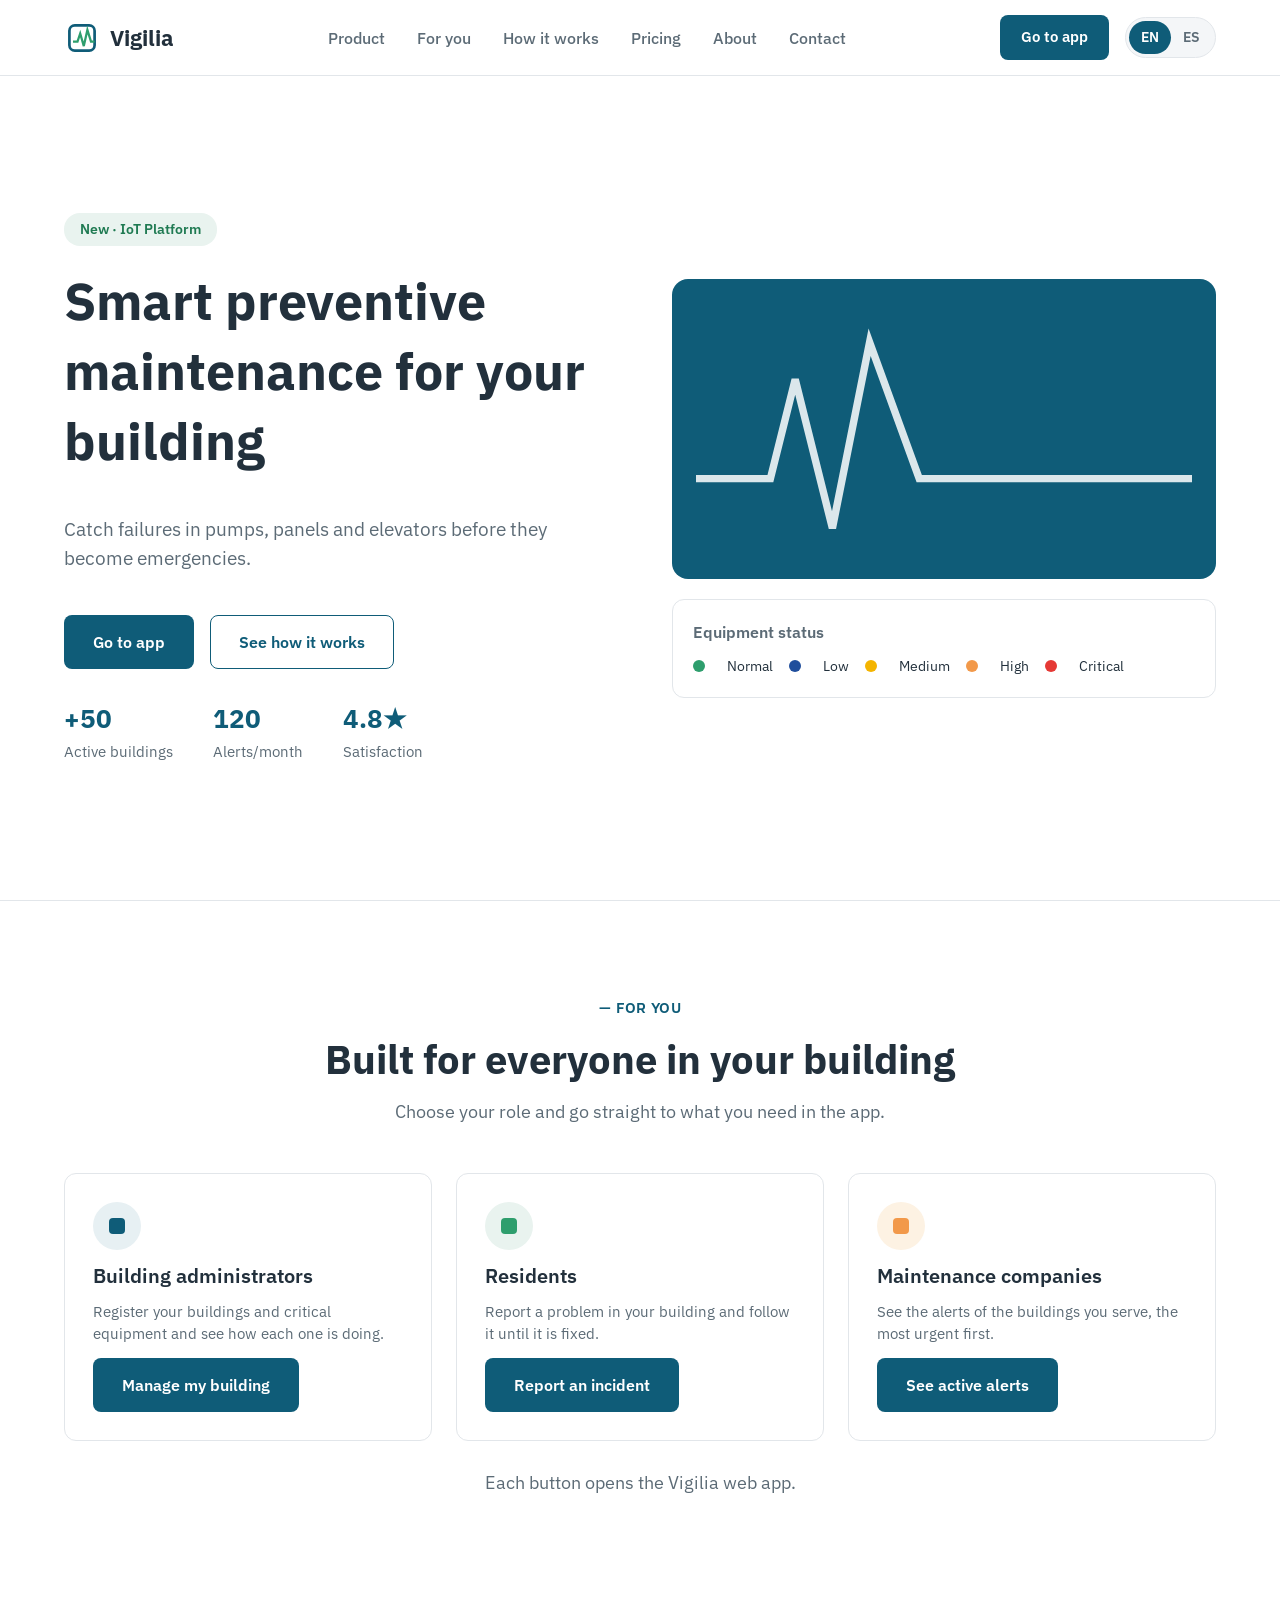
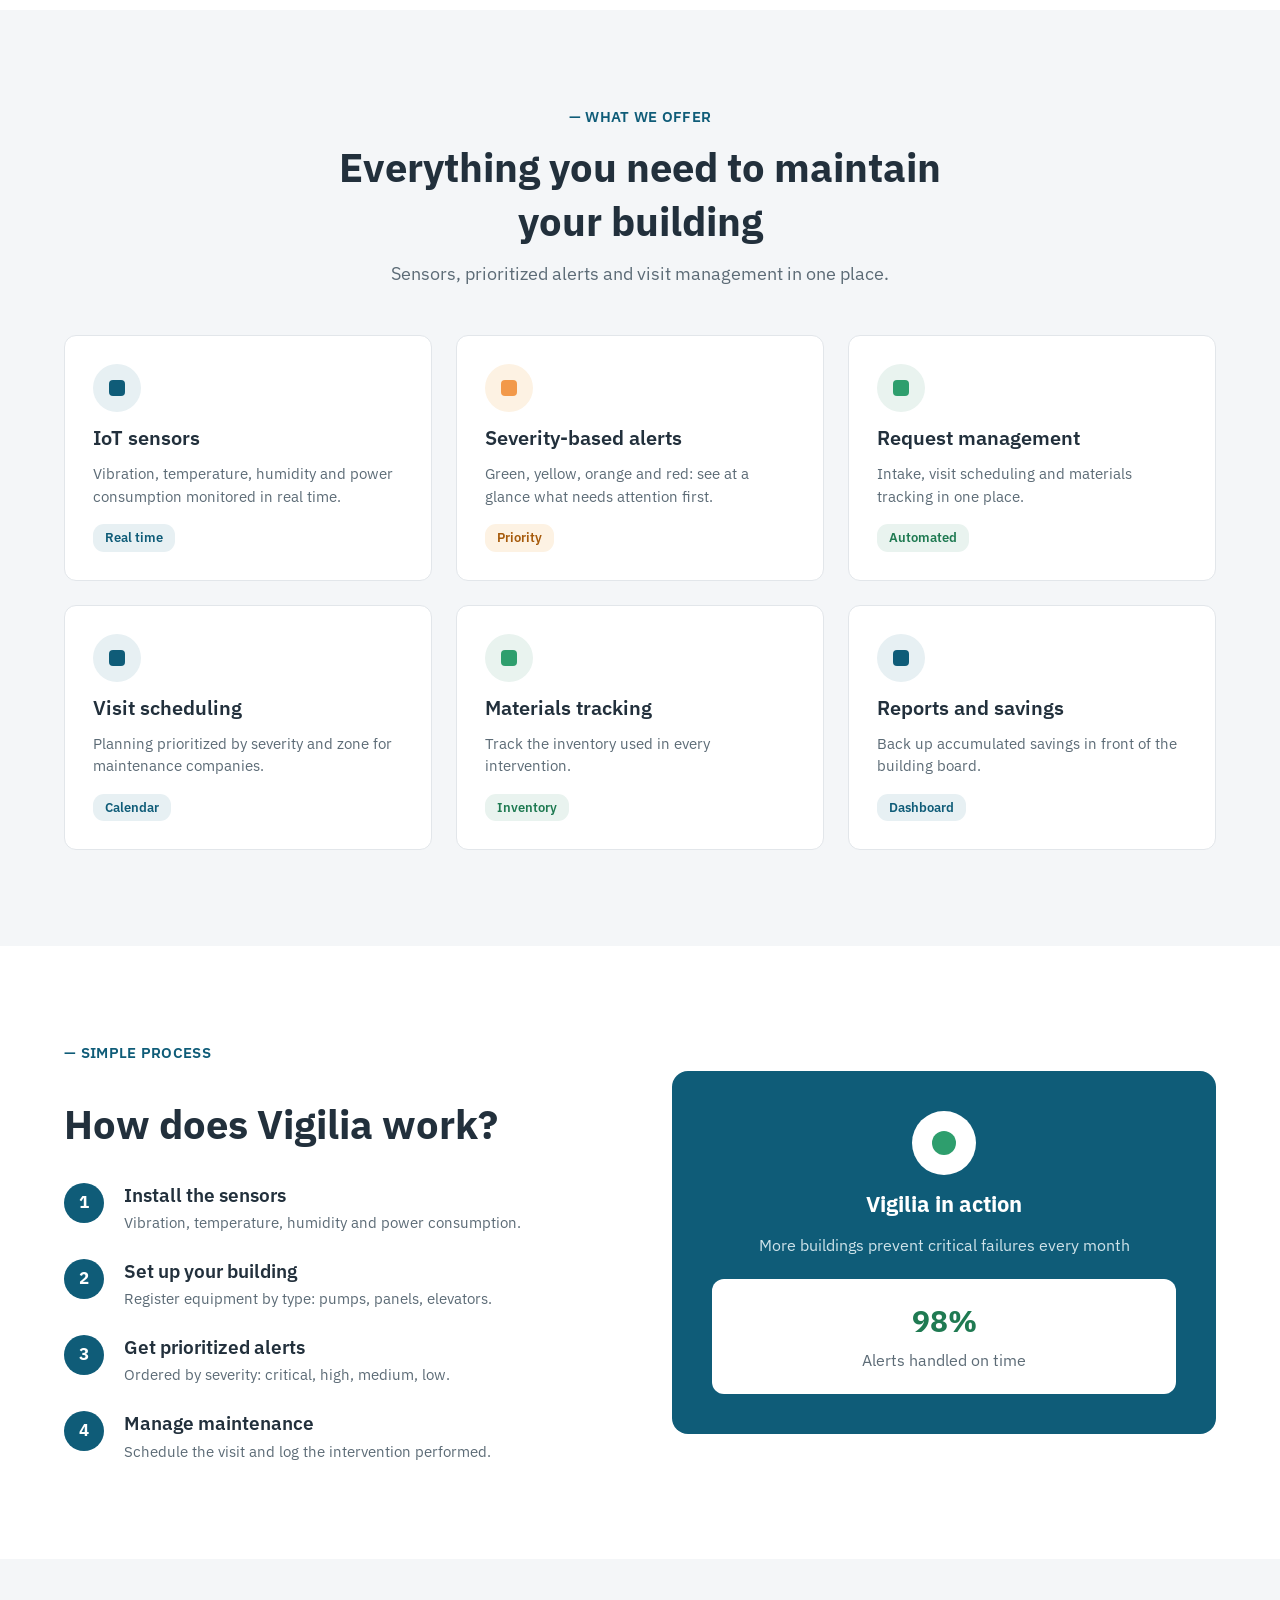
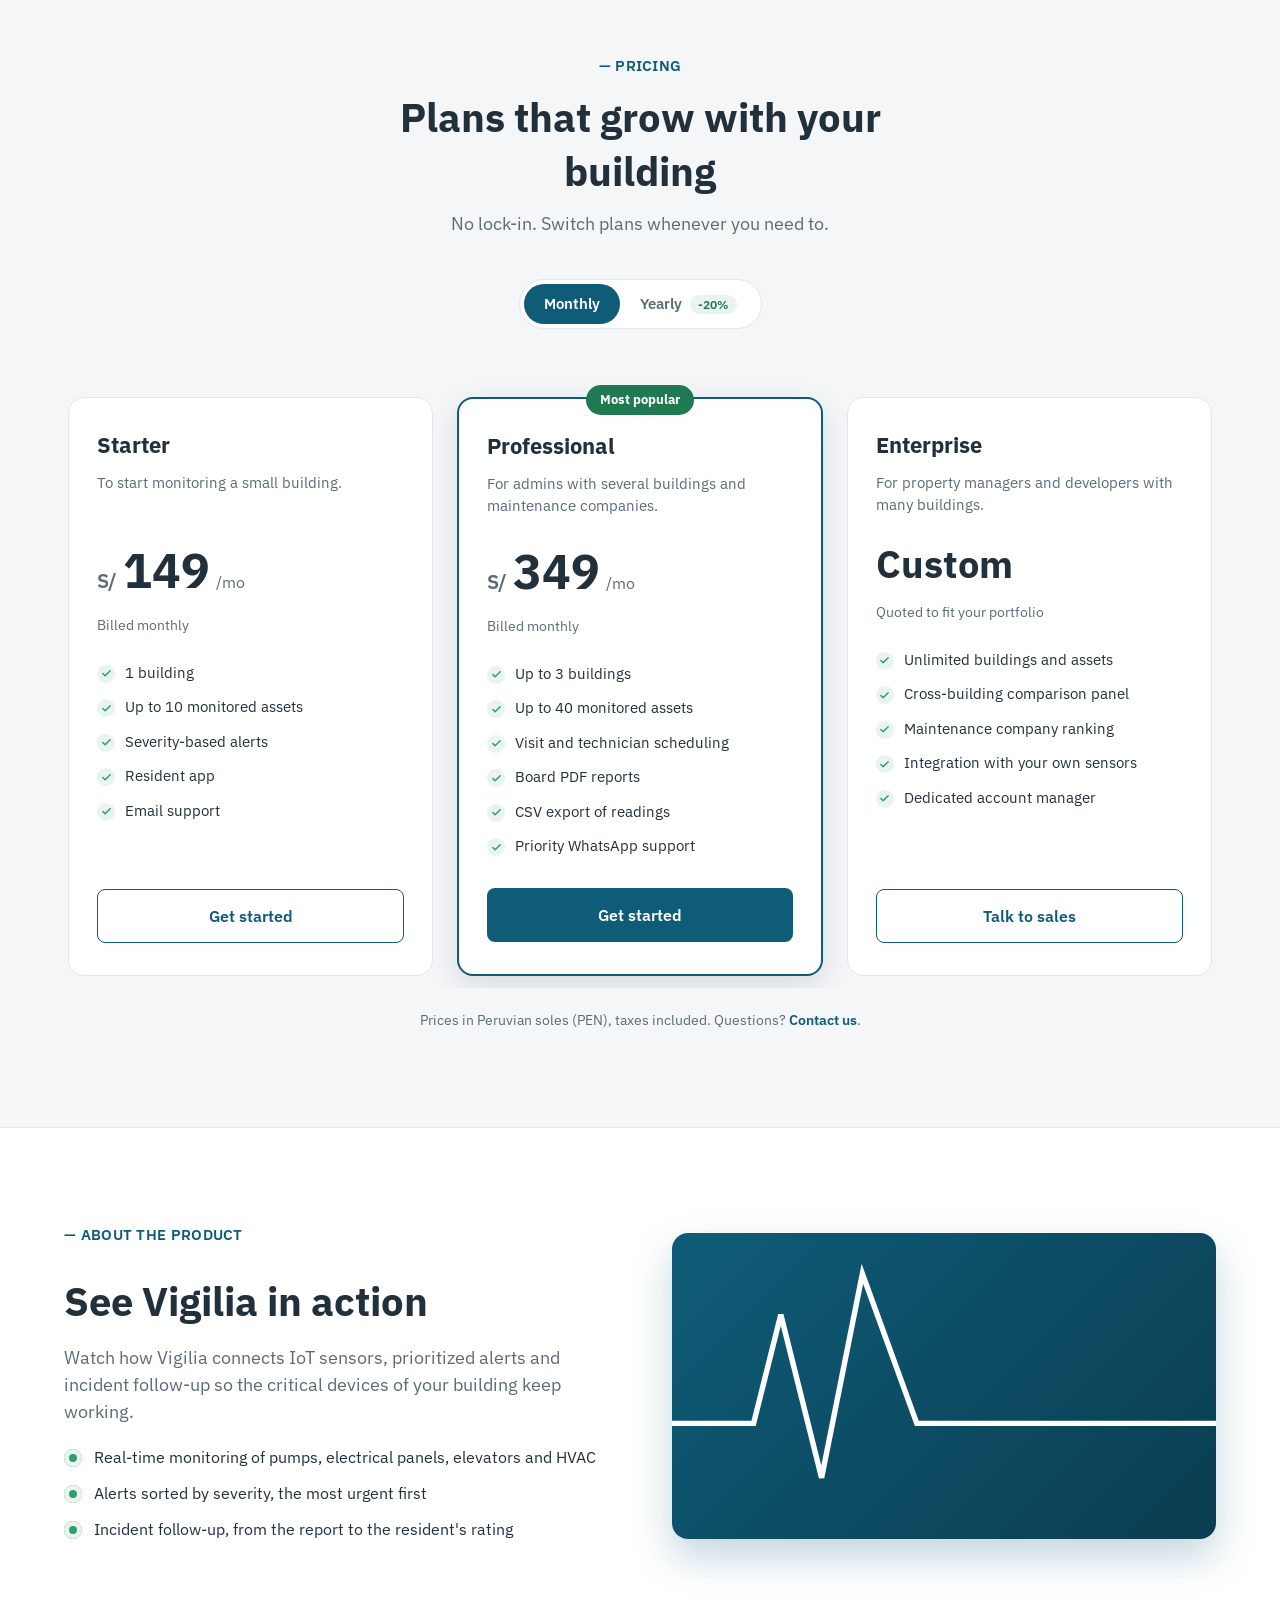
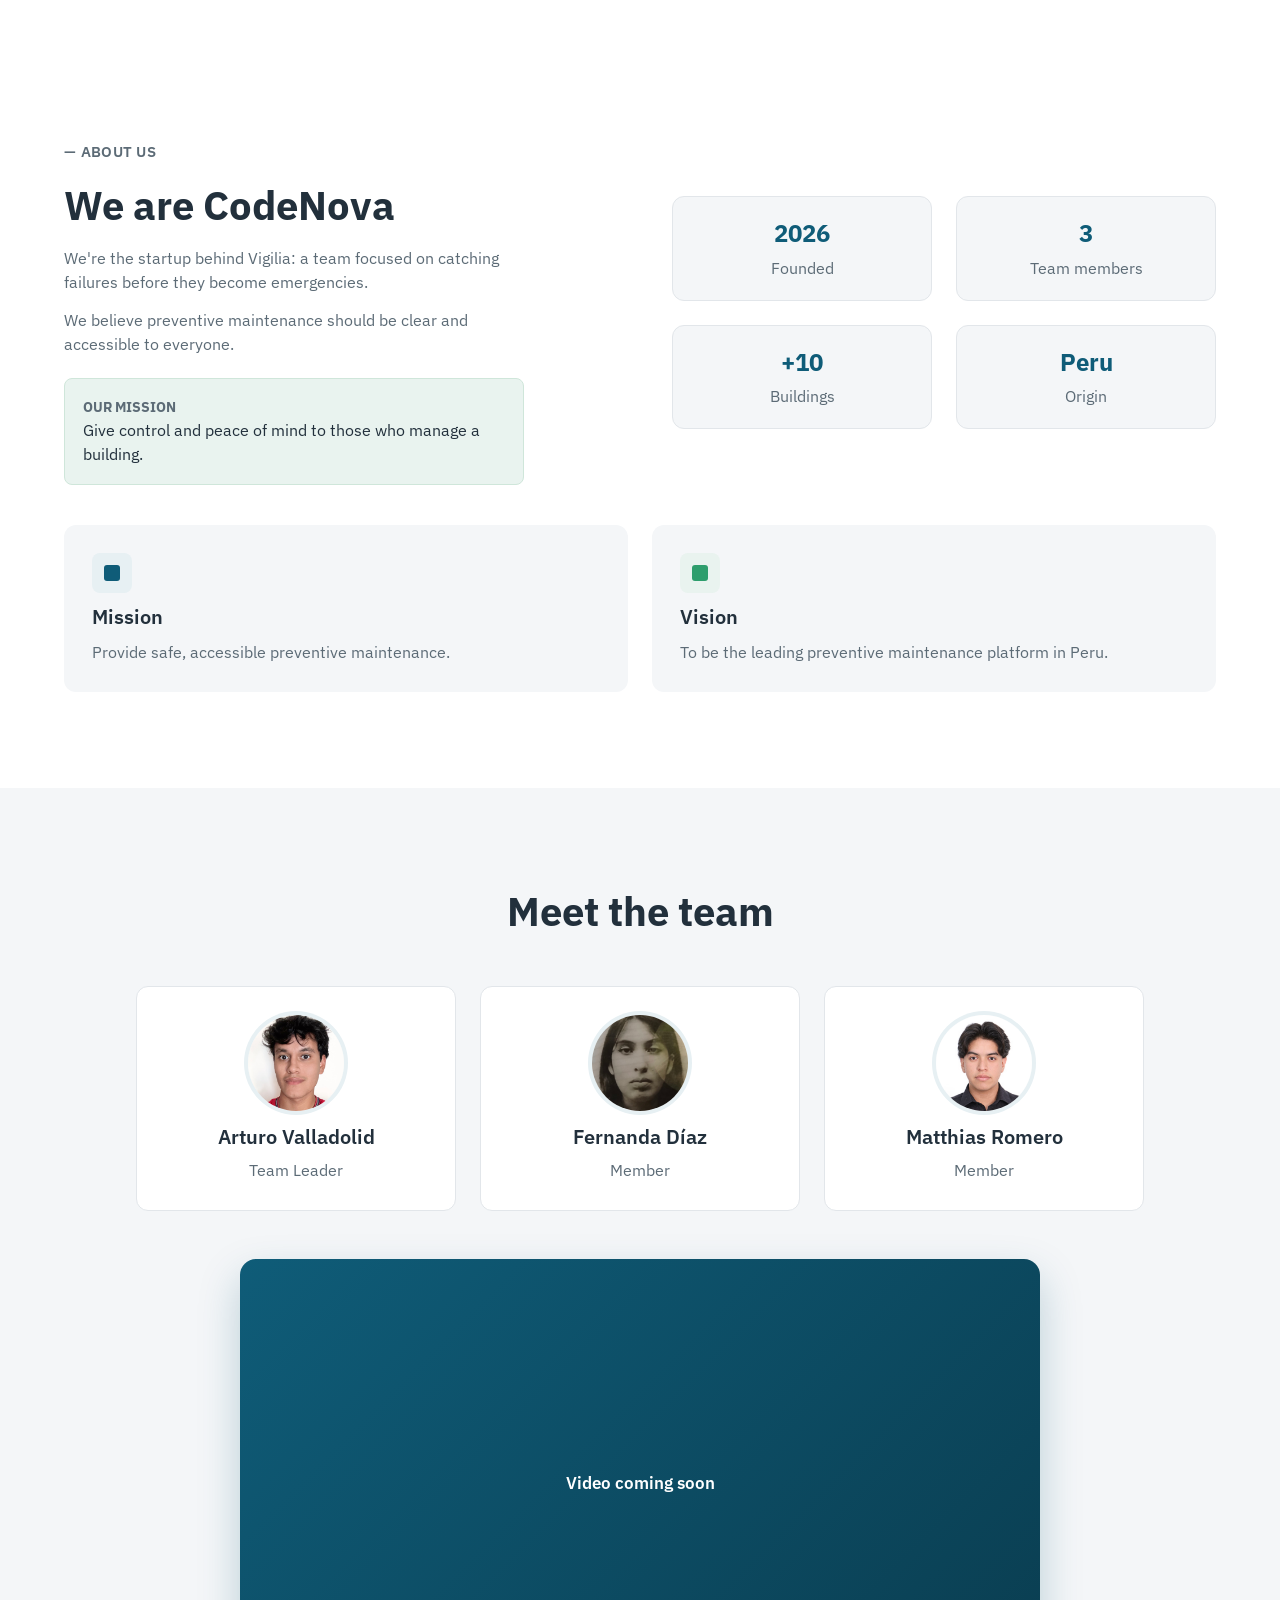
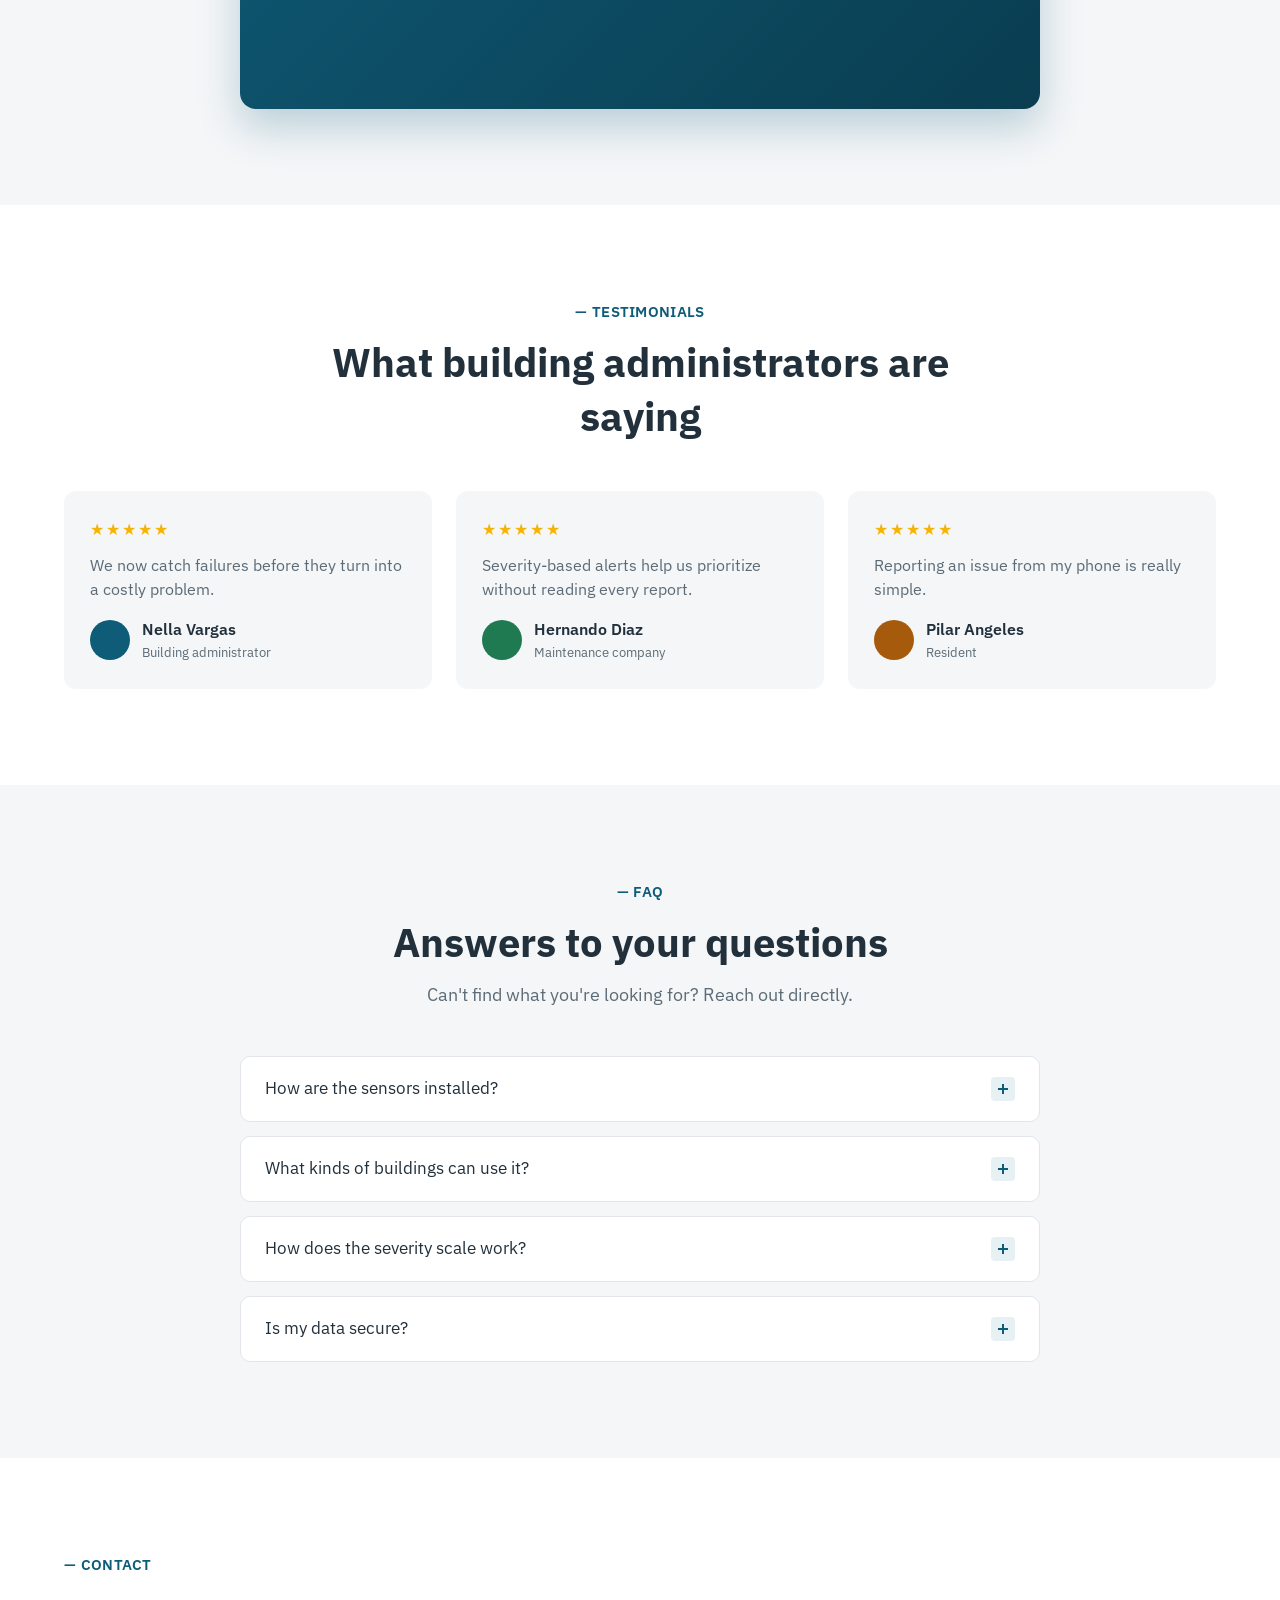
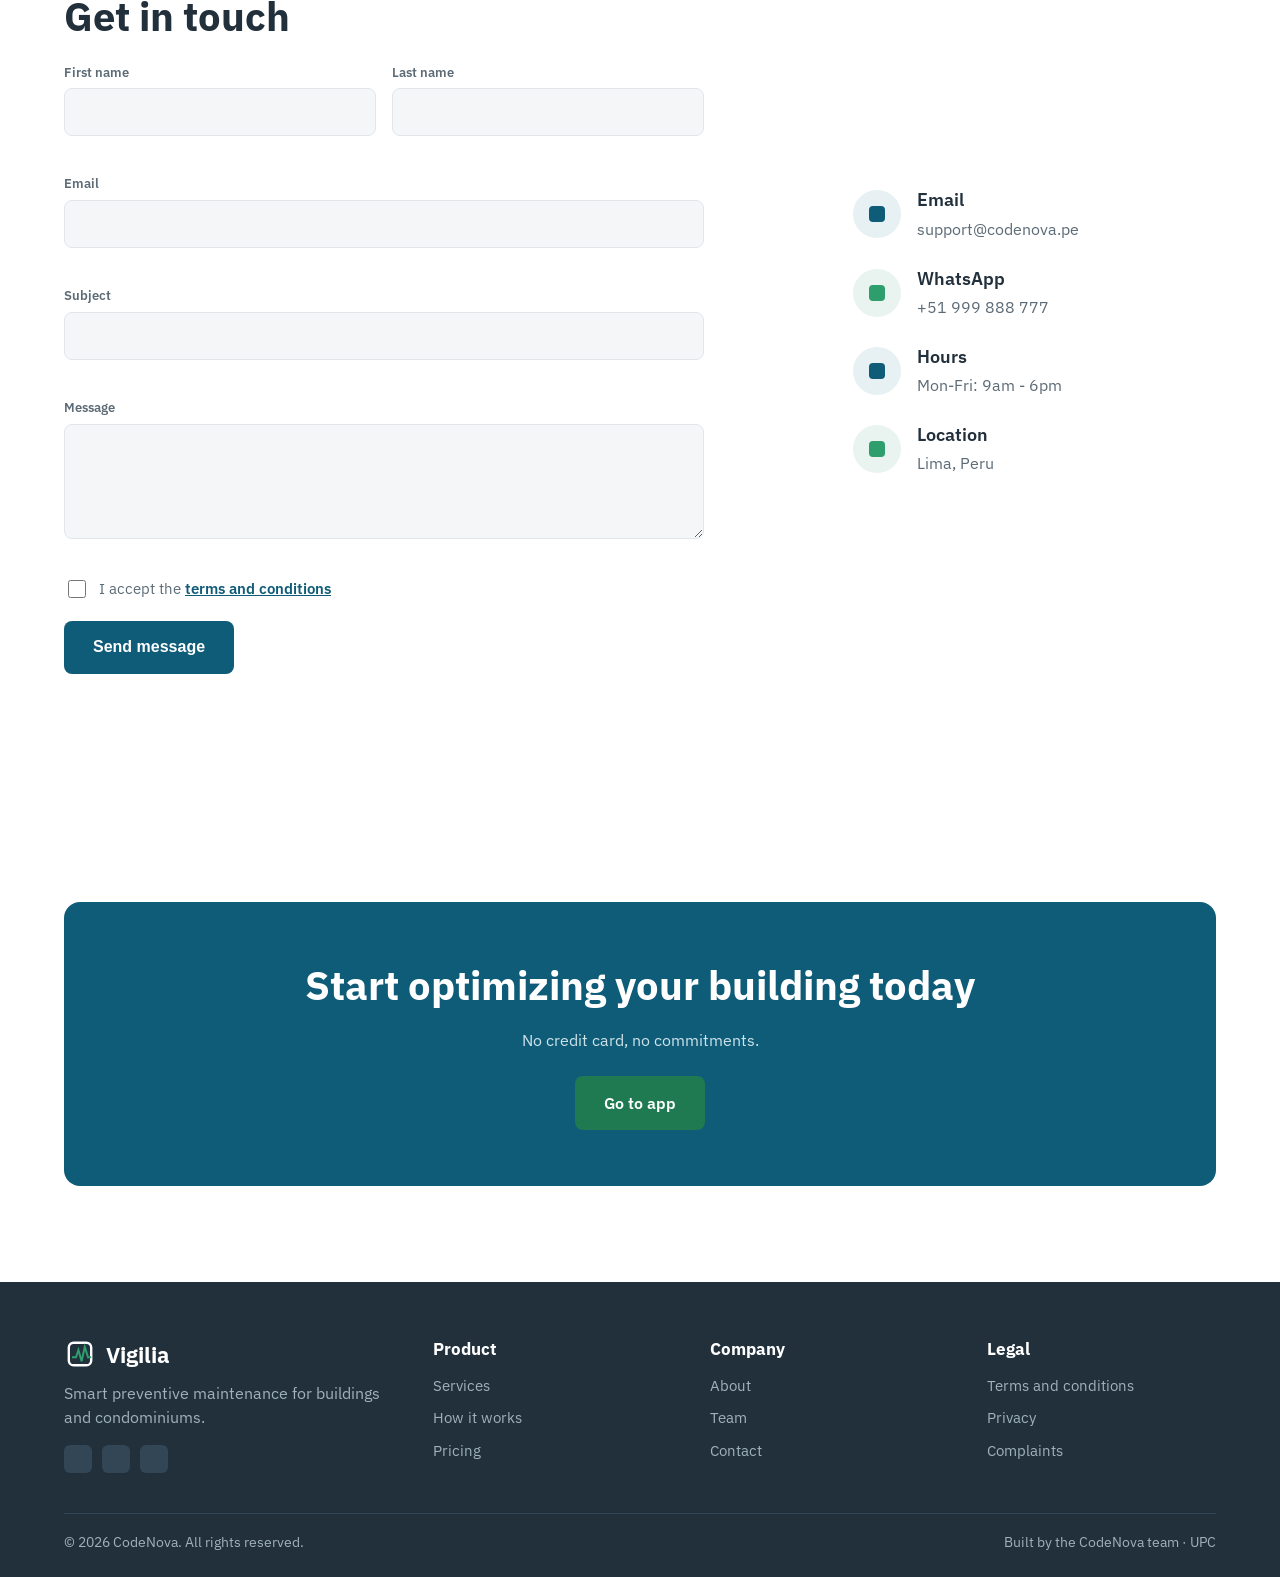
==== commit 3e606653: "fix(landing): correct product text grammar" ====
--- a/public/index.html
+++ b/public/index.html
@@ -91,7 +91,7 @@
           </svg>
         </div>
         <div class="status-card">
-          <p class="status-title" data-i18n="hero.equipment-status">Equipment status</p>
+          <p class="status-title" data-i18n="hero.equipment-status">Device status</p>
           <div class="status-legend">
             <span class="dot" style="background:#2E9E6D"></span><span data-i18n="severity.normal">Normal</span>
             <span class="dot" style="background:#1F4E9C"></span><span data-i18n="severity.low">Low</span>
@@ -117,7 +117,7 @@
         <div class="card segment-card">
           <div class="icon-badge icon-blue"></div>
           <h3 data-i18n="segments.admin">Building administrators</h3>
-          <p data-i18n="segments.admin-text">Register your buildings and critical equipment and see how each one is doing.</p>
+          <p data-i18n="segments.admin-text">Register your buildings and critical devices and see how each one is doing.</p>
           <a href="https://vigilia-frontend.vercel.app/asset-monitoring/buildings" class="btn btn-primary" aria-label="Manage my building in the Vigilia app" data-i18n="segments.admin-cta" data-i18n-attr="aria-label:segments.admin-label">Manage my building</a>
         </div>
         <div class="card segment-card">
@@ -207,7 +207,7 @@
             <span class="step-number">2</span>
             <div>
               <h3 data-i18n="how.step2">Set up your building</h3>
-              <p data-i18n="how.step2-text">Register equipment by type: pumps, panels, elevators.</p>
+              <p data-i18n="how.step2-text">Register devices by type: pumps, panels, elevators.</p>
             </div>
           </li>
           <li>
@@ -323,7 +323,7 @@
       <div class="product-copy">
         <p class="eyebrow" data-i18n="product.eyebrow">— ABOUT THE PRODUCT</p>
         <h2 data-i18n="product.title">See Vigilia in action</h2>
-        <p data-i18n="product.text">Watch how Vigilia connects IoT sensors, prioritized alerts and incident follow-up so the critical equipment of your building keeps working.</p>
+        <p data-i18n="product.text">Watch how Vigilia connects IoT sensors, prioritized alerts and incident follow-up so the critical devices of your building keep working.</p>
         <ul class="product-points">
           <li data-i18n="product.point-monitoring">Real-time monitoring of pumps, electrical panels, elevators and HVAC</li>
           <li data-i18n="product.point-alerts">Alerts sorted by severity, the most urgent first</li>
@@ -523,7 +523,7 @@
           </button>
           <div class="faq-answer">
             <div class="faq-answer-inner">
-              <p data-i18n="faq.a-security">Yes, your equipment and building information is stored encrypted and is only accessible to authorized users on your account.</p>
+              <p data-i18n="faq.a-security">Yes, your device and building information is stored encrypted and is only accessible to authorized users on your account.</p>
             </div>
           </div>
         </div>
@@ -572,7 +572,7 @@
 
           <label class="checkbox-field">
             <input type="checkbox" id="terms" name="terms" required>
-            <span data-i18n-html="contact.terms">I accept the <a href="#terms" data-open-terms>terms and conditions</a></span>
+            <span data-i18n-html="contact.terms">I accept the <a href="terms.html" target="_blank" rel="noopener">terms and conditions</a></span>
           </label>
 
           <button type="submit" class="btn btn-primary" data-i18n="contact.send">Send message</button>
@@ -664,8 +664,8 @@
 
       <div class="footer-col">
         <h3 data-i18n="footer.legal">Legal</h3>
-        <a href="#terms" data-open-terms data-i18n="footer.terms">Terms and conditions</a>
-        <a href="#" data-i18n="footer.privacy">Privacy</a>
+        <a href="terms.html" data-i18n="footer.terms">Terms and conditions</a>
+        <a href="privacy.html" data-i18n="footer.privacy">Privacy</a>
         <a href="#complaints" data-open-complaints data-i18n="footer.complaints">Complaints</a>
       </div>
     </div>
@@ -676,17 +676,6 @@
     </div>
   </div>
 </footer>
-
-<dialog class="terms-dialog" id="terms-dialog" aria-labelledby="terms-title">
-  <div class="terms-header">
-    <h2 id="terms-title" data-i18n="terms.title">Terms and conditions</h2>
-    <button type="button" class="terms-close" data-close-terms aria-label="Close" data-i18n-attr="aria-label:terms.close">&times;</button>
-  </div>
-  <div class="terms-body" data-i18n-html="terms.body"><p class="terms-updated">Last updated: October 2026</p><h3>1. Acceptance</h3><p>By using the Vigilia website or web application you accept these terms. If you do not agree with them, please do not use the service.</p><h3>2. The service</h3><p>Vigilia is a preventive maintenance platform by CodeNova that monitors the critical equipment of buildings (water pumps, electrical panels, elevators and HVAC) through IoT sensors, prioritized alerts and incident management.</p><h3>3. Accounts and use</h3><p>Administrators are responsible for the accuracy of the building and equipment data they register and for the users they give access to. The service must not be used for unlawful purposes.</p><h3>4. Alerts and responsibility</h3><p>Alerts support decision-making but do not replace the inspections and maintenance required by law or by the equipment manufacturer. CodeNova is not liable for damage caused by equipment failures.</p><h3>5. Data and privacy</h3><p>Sensor readings and building information are used only to provide the service, are stored encrypted and are not sold to third parties. Personal data is handled in accordance with Peruvian Law No. 29733 on Personal Data Protection.</p><h3>6. Plans and payments</h3><p>Prices are in Peruvian soles (PEN) and include taxes. Plans can be changed or cancelled at any time; the change applies from the next billing period.</p><h3>7. Changes to these terms</h3><p>We may update these terms. Significant changes will be announced on this website.</p><h3>8. Contact</h3><p>For questions about these terms, write to support@codenova.pe.</p></div>
-  <div class="terms-footer">
-    <button type="button" class="btn btn-primary" data-close-terms data-i18n="terms.understood">Got it</button>
-  </div>
-</dialog>
 
 <dialog class="terms-dialog" id="complaints-dialog" aria-labelledby="complaints-title">
   <div class="terms-header">
@@ -730,6 +719,7 @@
 </dialog>
 
 <script src="assets/scripts/i18n.js"></script>
+<script src="assets/scripts/menu.js"></script>
 <script src="assets/scripts/script.js"></script>
 <script src="assets/scripts/landing-extras.js"></script>
 <script src="assets/scripts/videos.js"></script>
--- a/public/assets/style/style.css
+++ b/public/assets/style/style.css
@@ -878,3 +878,13 @@
   html { scroll-behavior: auto; }
   *, *::before, *::after { transition-duration: 0.01ms !important; animation-duration: 0.01ms !important; }
 }
+
+/* ---------- Legal pages (terms.html) ---------- */
+.legal-page .container { max-width: 800px; }
+.legal-page h1 { font-size: 36px; margin: 12px 0 8px; }
+.legal-back { color: var(--color-primary); font-weight: 600; text-decoration: none; }
+.legal-back::before { content: "← "; }
+.legal-back:hover { text-decoration: underline; }
+.legal-page .terms-body { padding: 0; overflow: visible; }
+.legal-page .terms-body h3 { font-size: 20px; margin: 28px 0 8px; }
+.legal-page .terms-body p { font-size: 16px; }
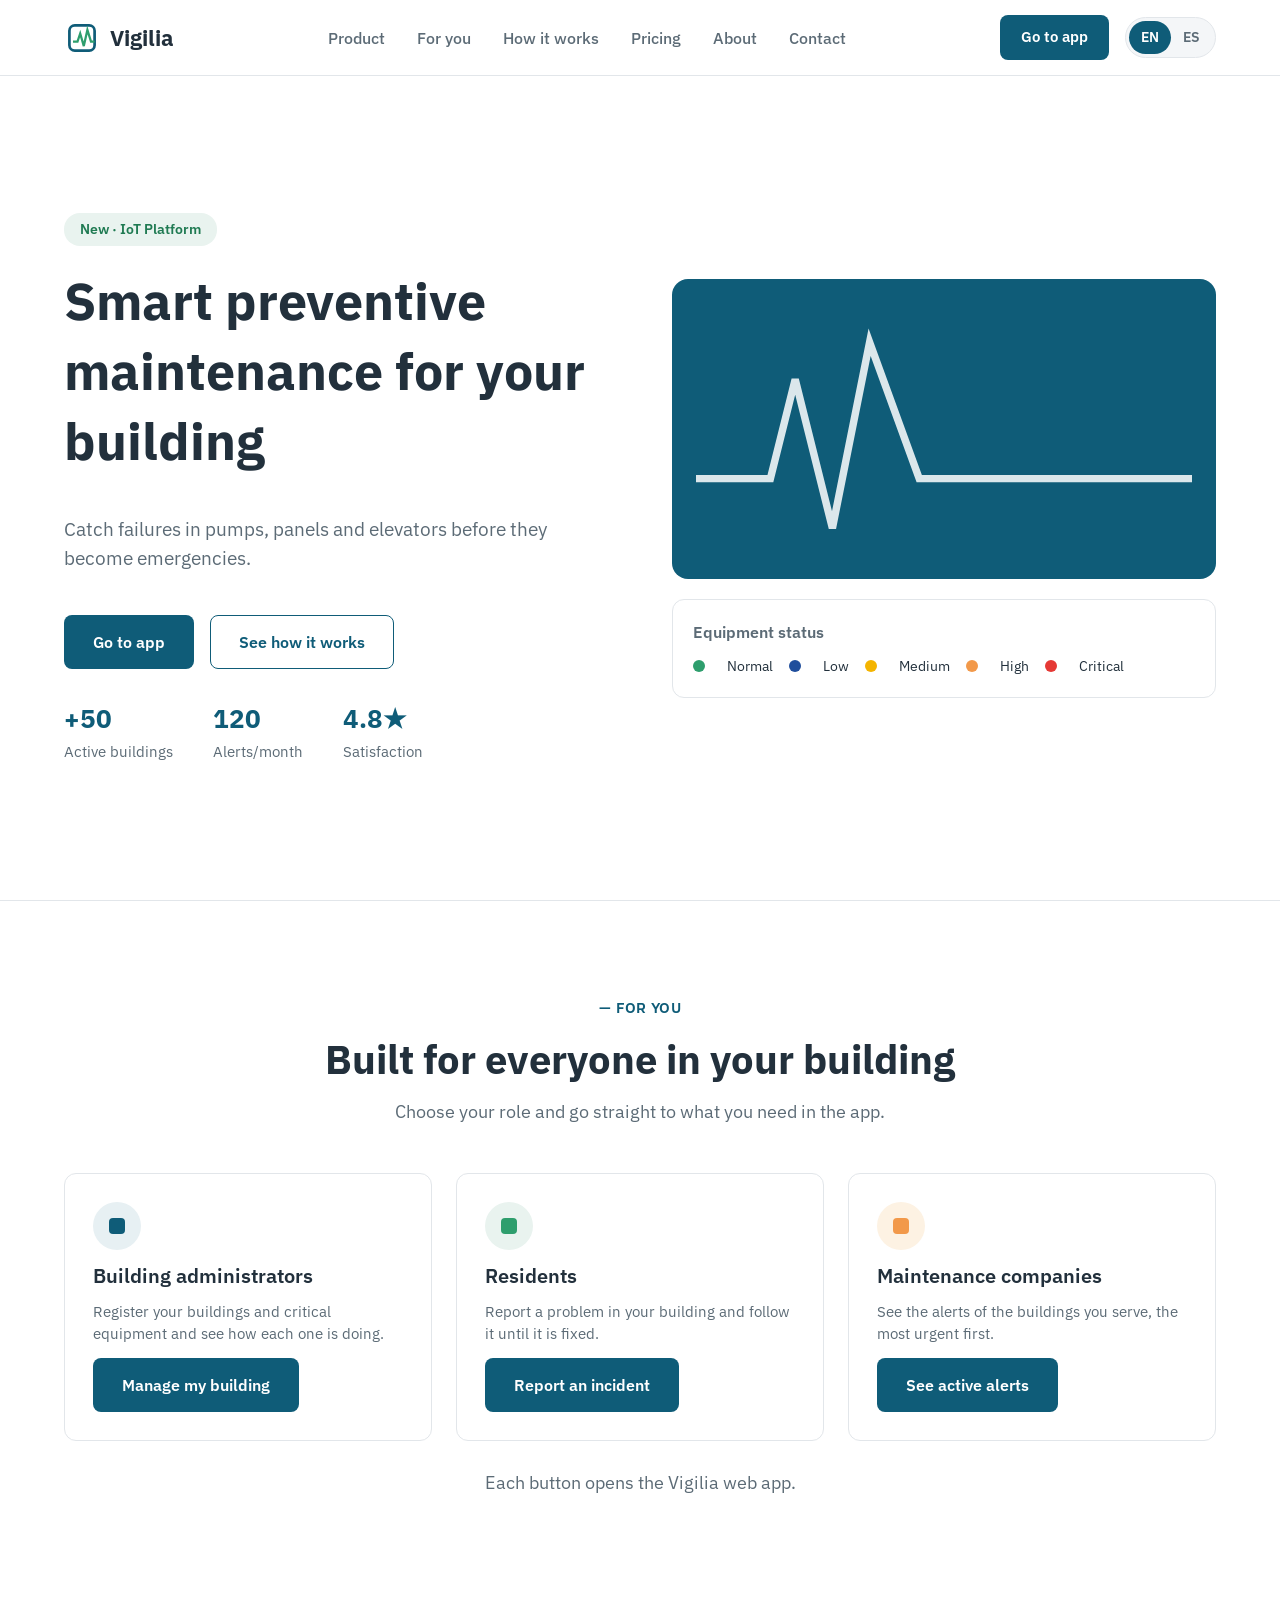
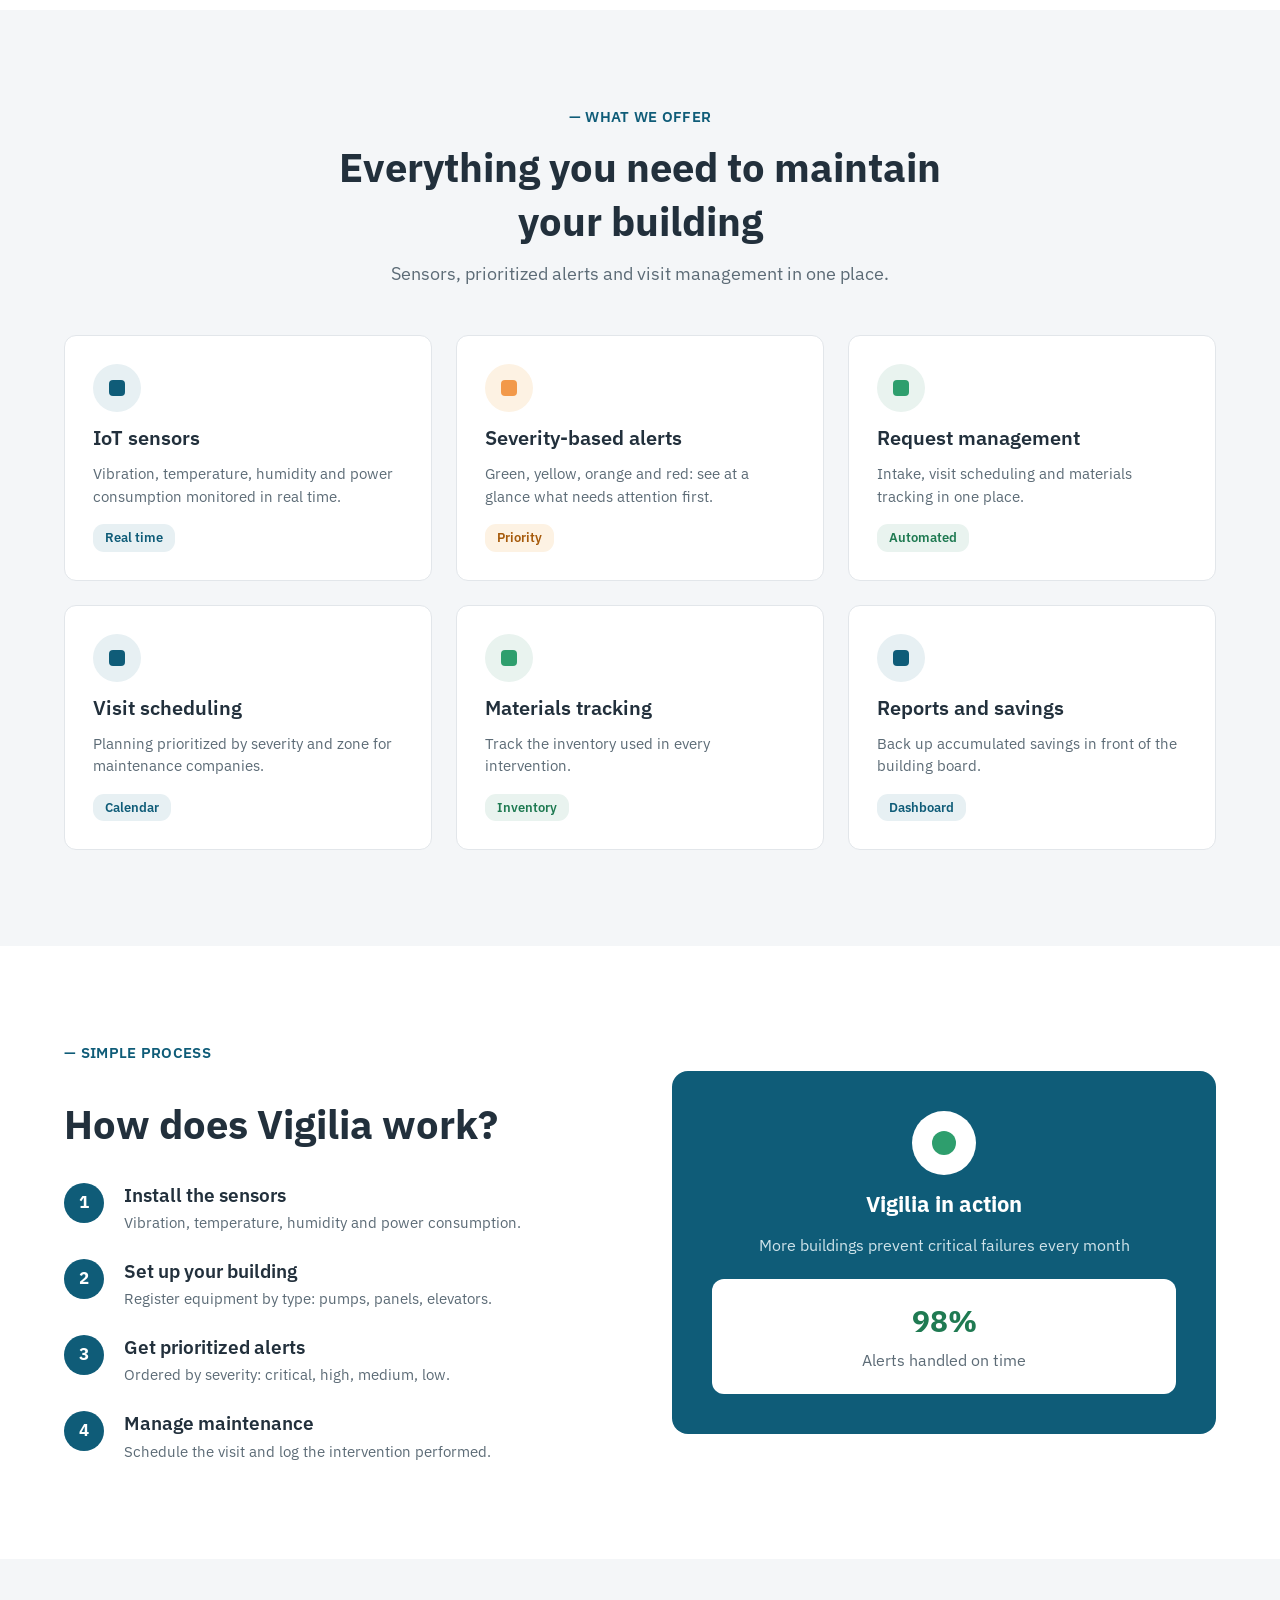
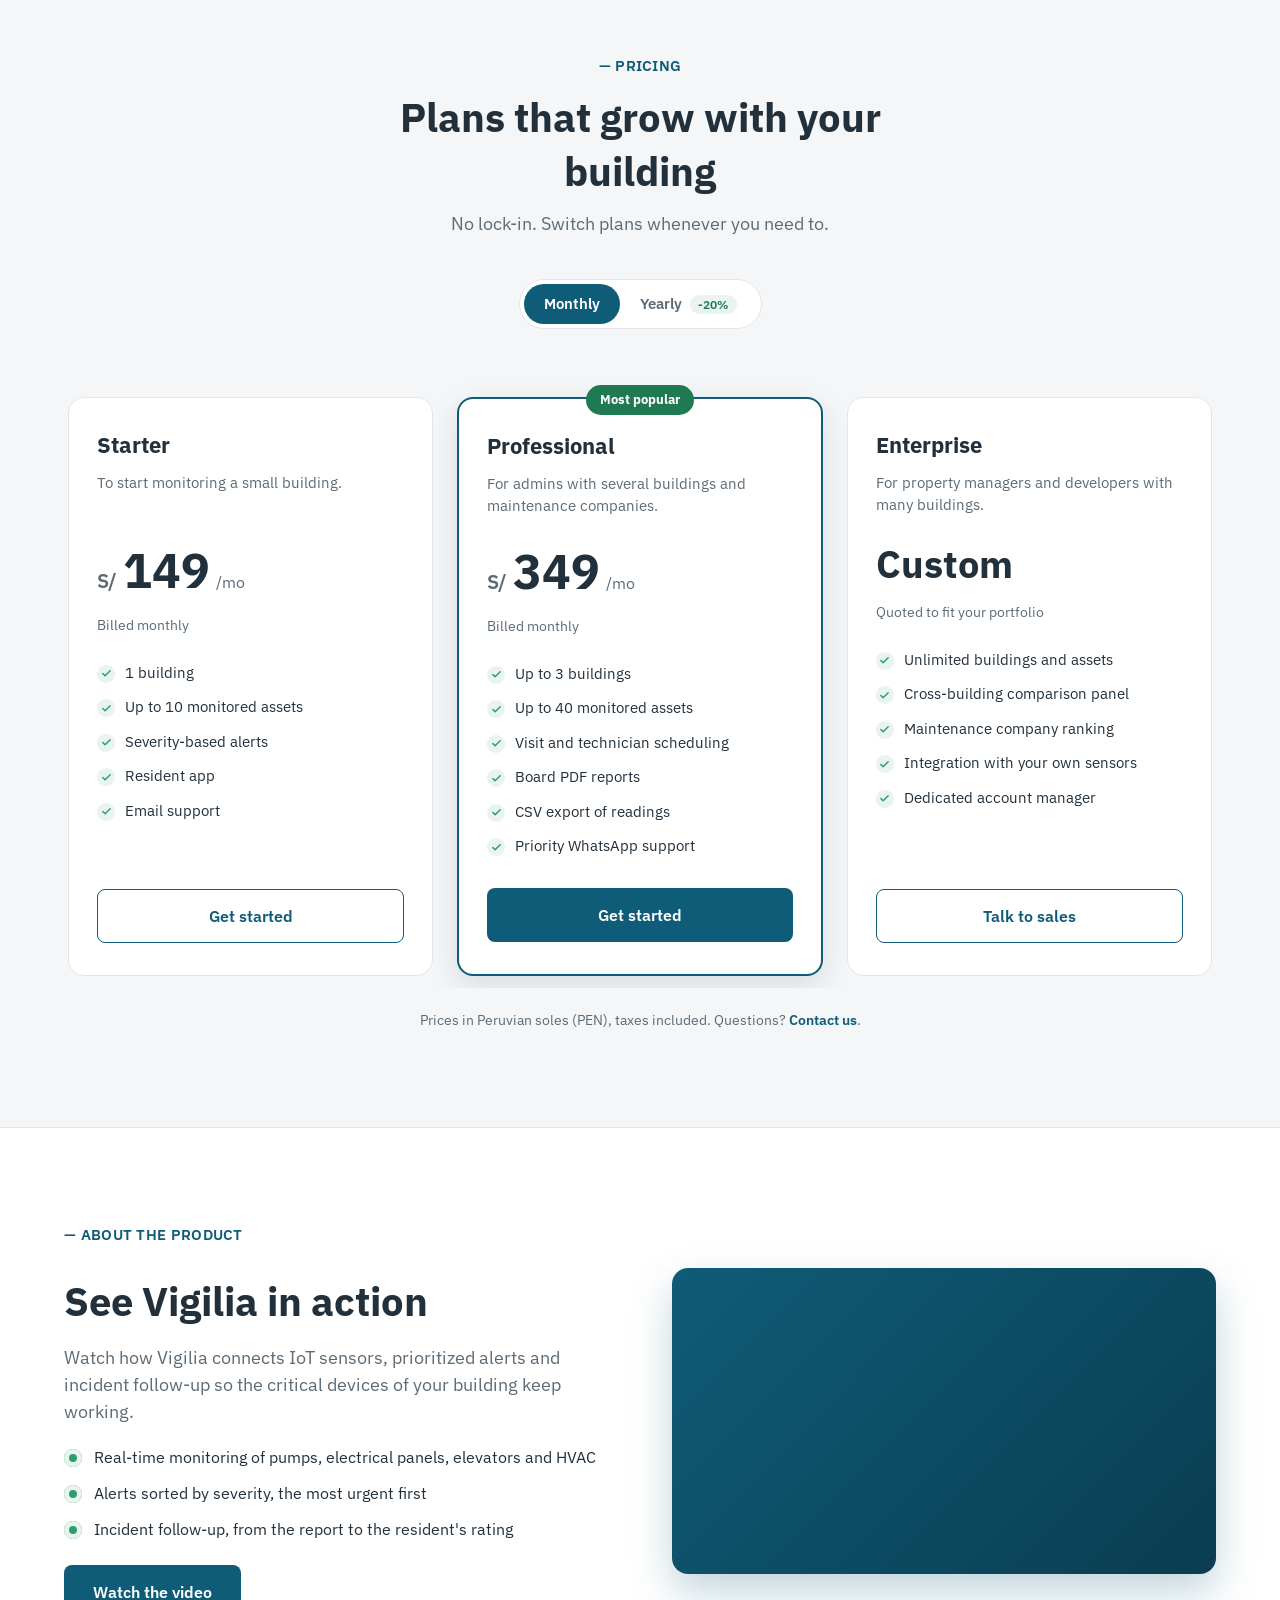
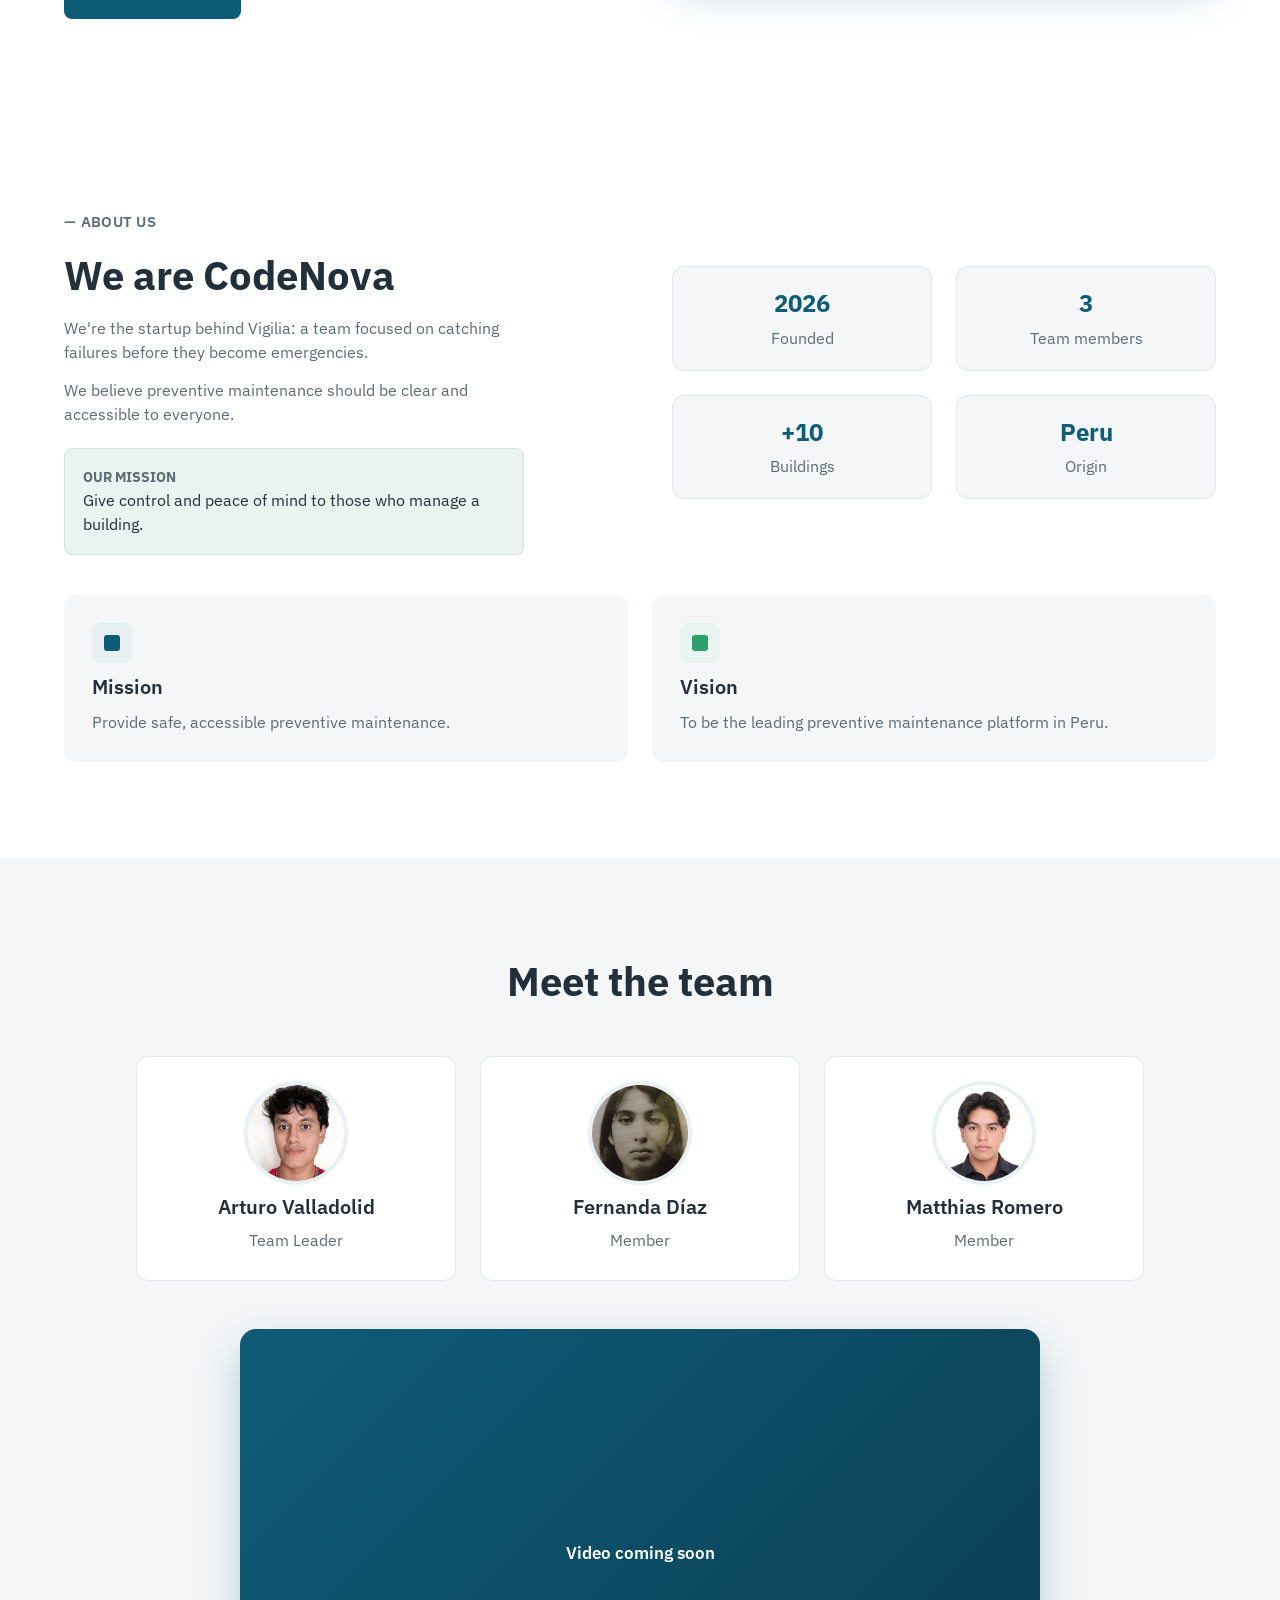
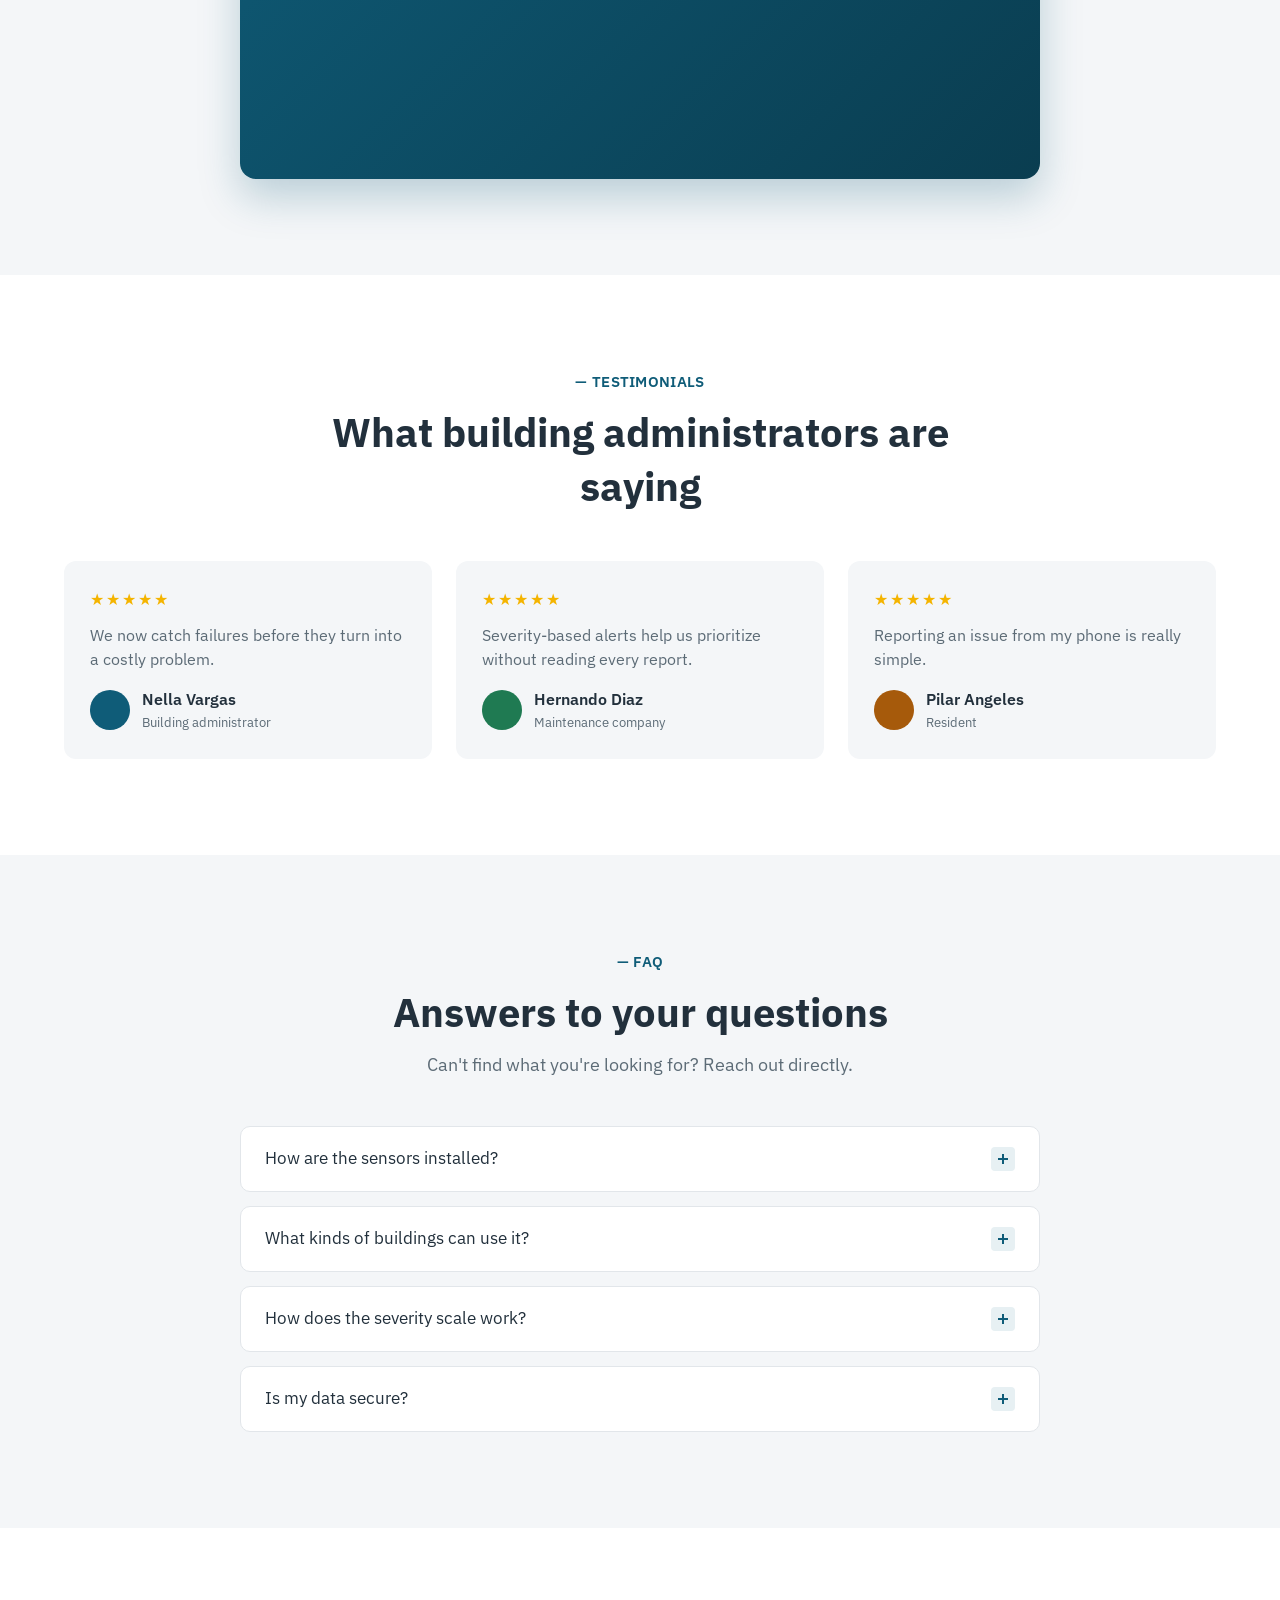
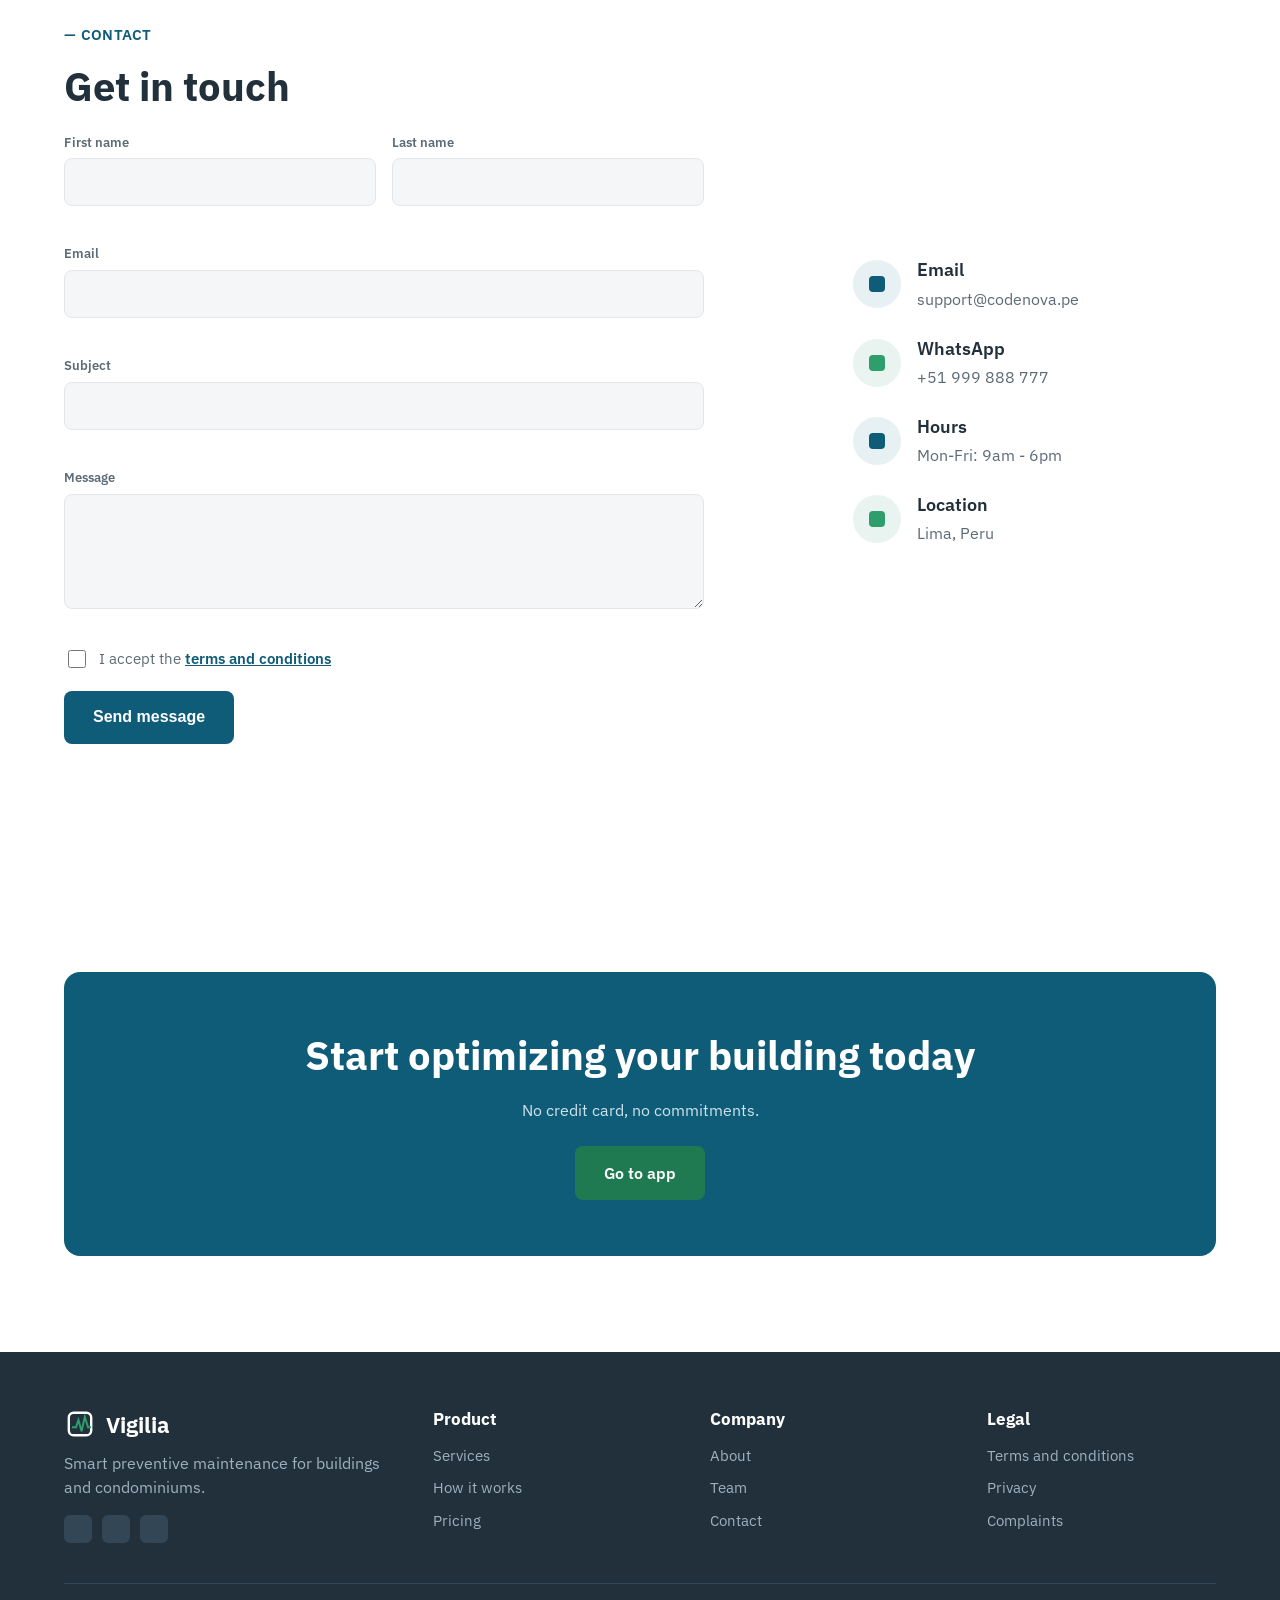
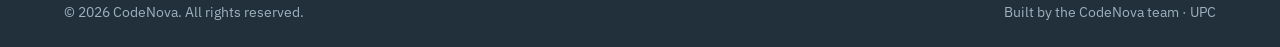
==== commit f2a53404: "feat(landing): embed about the product video" ====
--- a/public/index.html
+++ b/public/index.html
@@ -333,7 +333,7 @@
       </div>
 
       <div class="product-video">
-        <div class="video-embed" id="product-video" data-youtube-id="" data-video-title="Vigilia · About the Product">
+        <div class="video-embed" id="product-video" data-youtube-id="NyvKj3HQd98" data-video-title="Vigilia · About the Product">
           <svg class="video-wave" viewBox="0 0 200 100" preserveAspectRatio="none" aria-hidden="true">
             <polyline points="0,70 30,70 40,30 55,90 70,15 90,70 200,70" fill="none" stroke="#ffffff" stroke-width="2"></polyline>
           </svg>
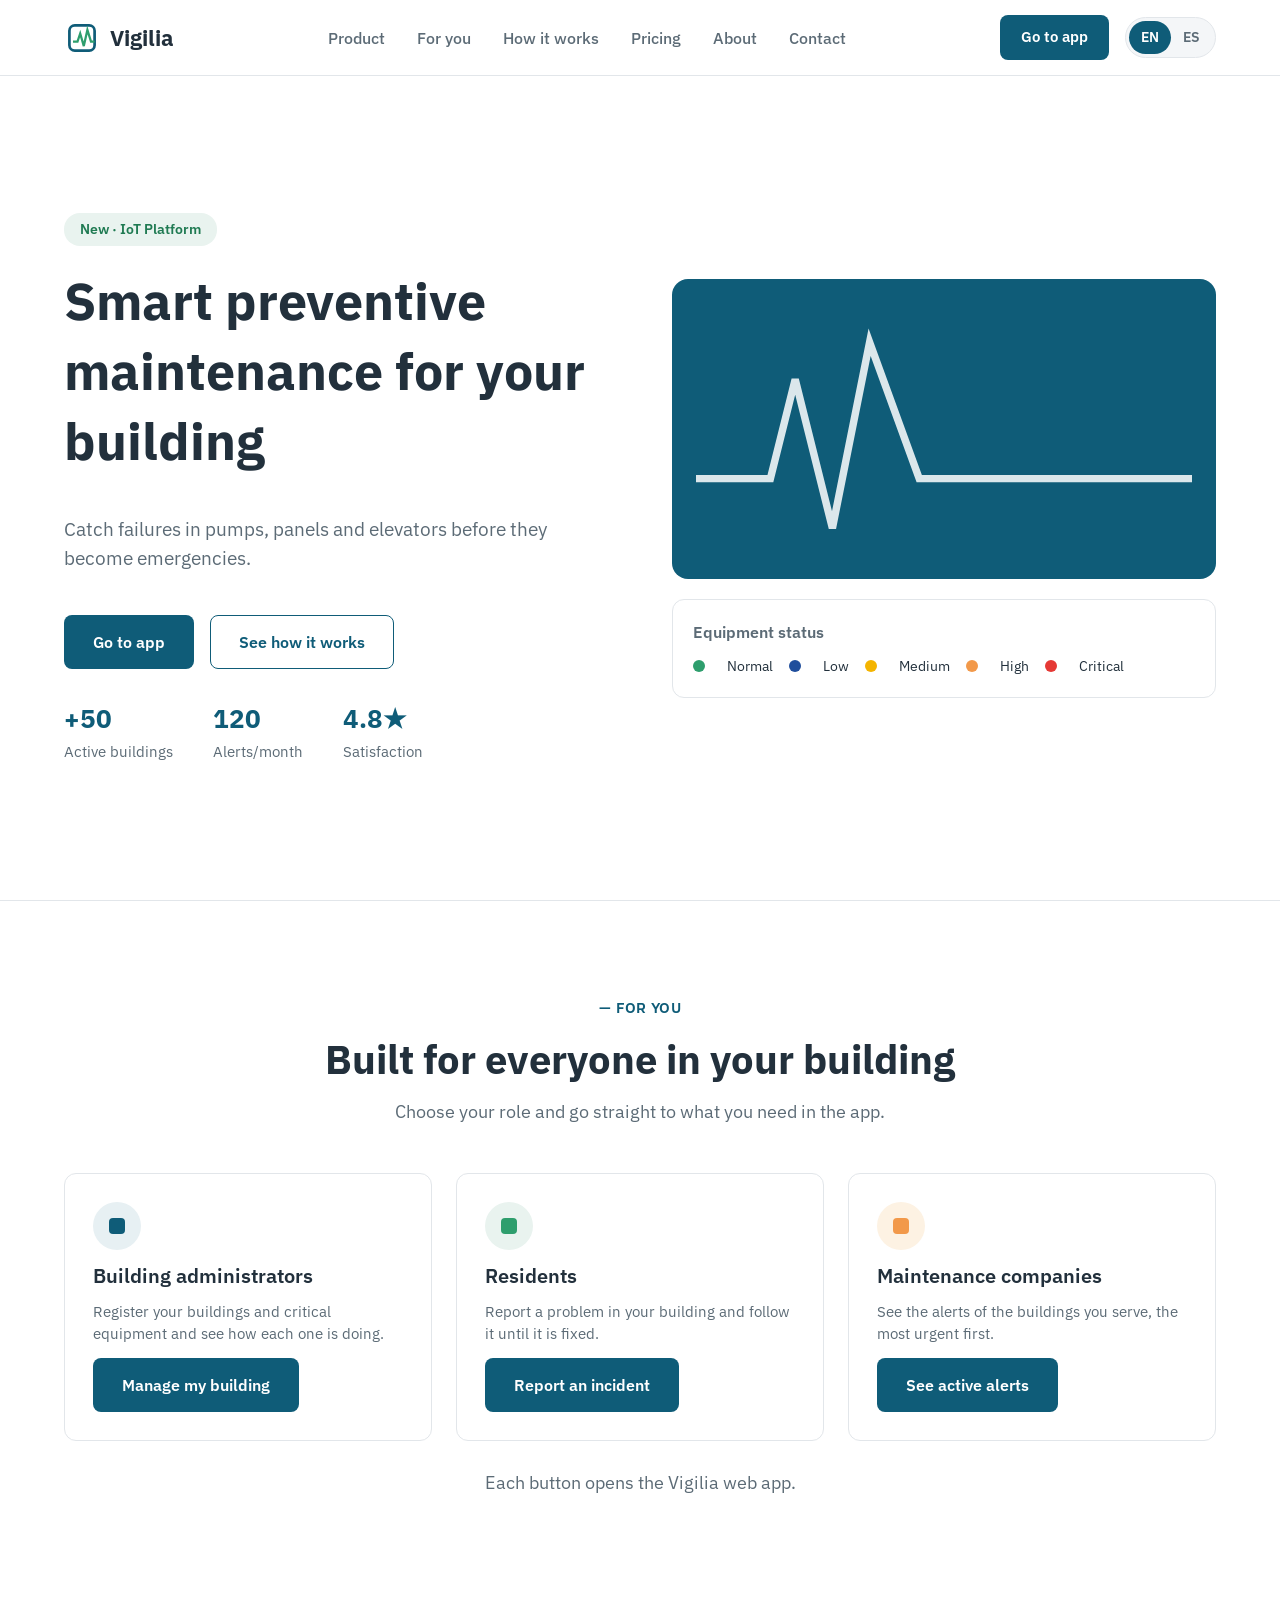
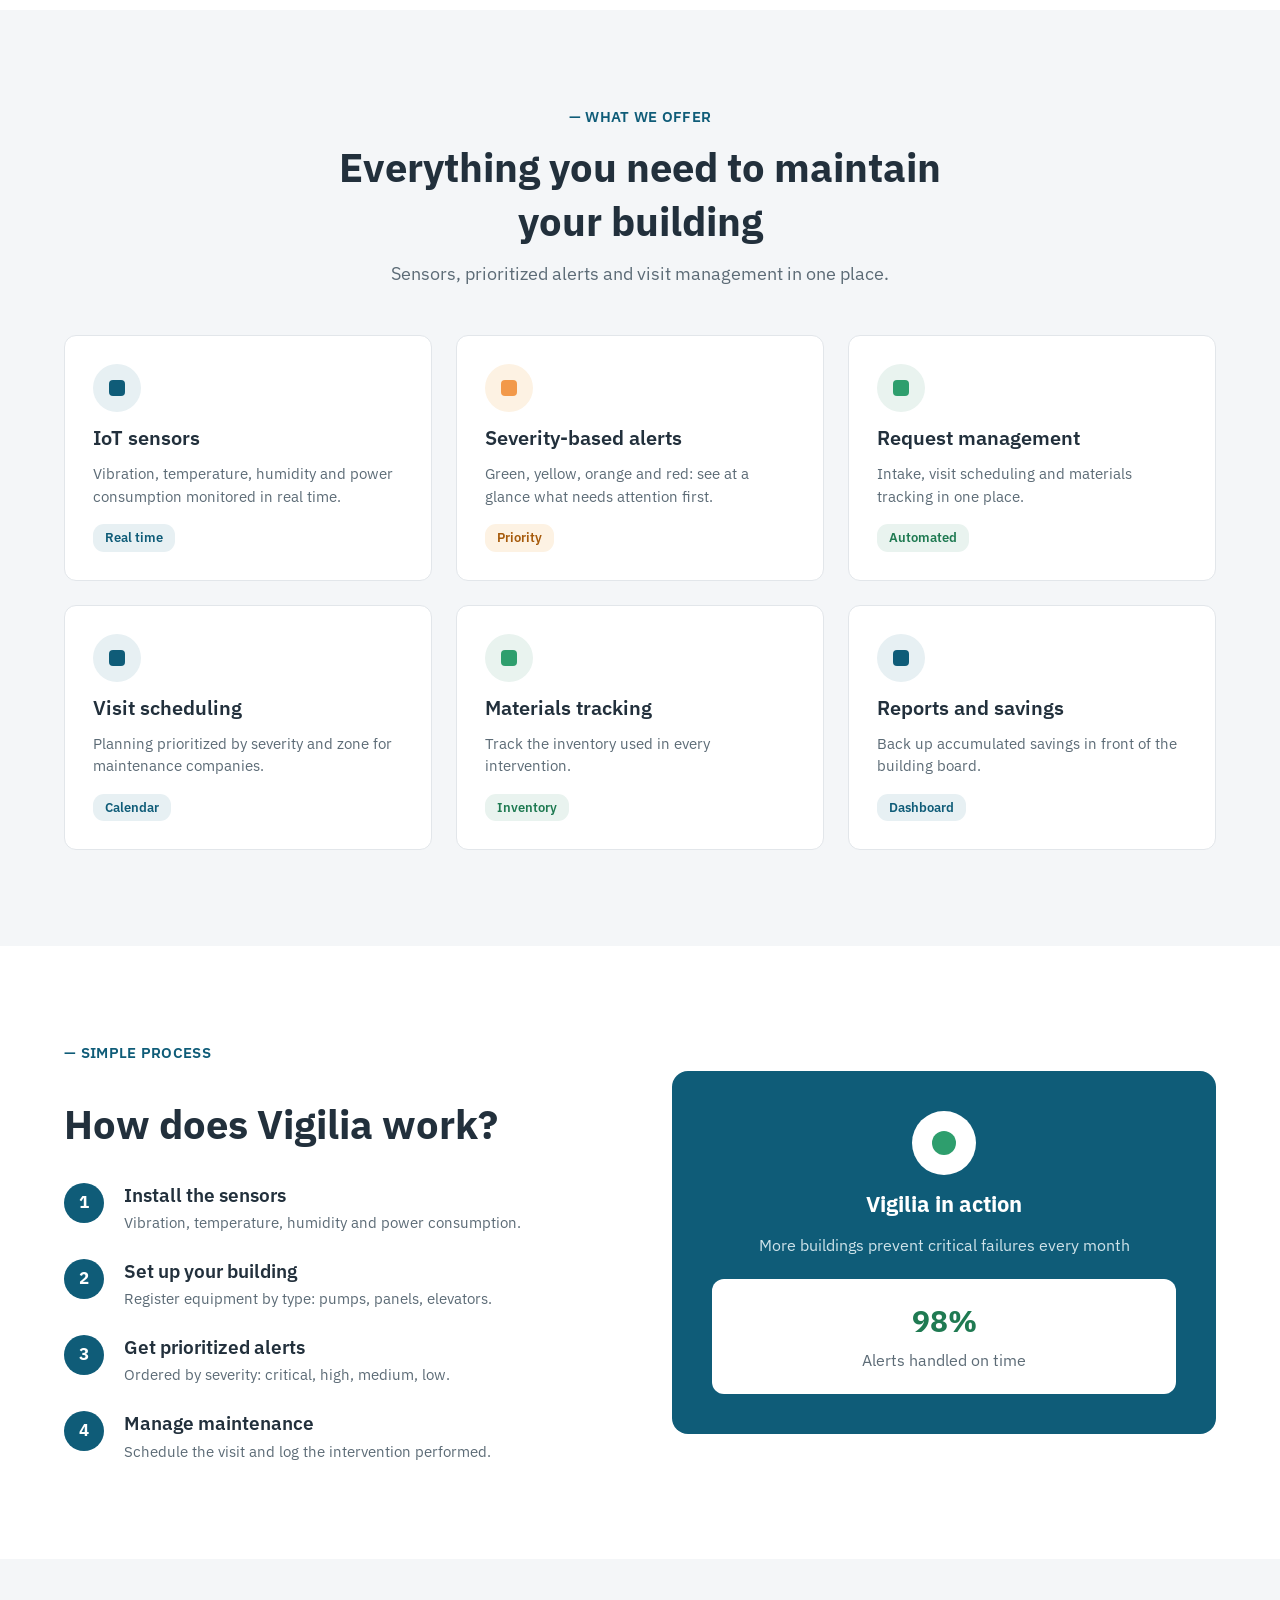
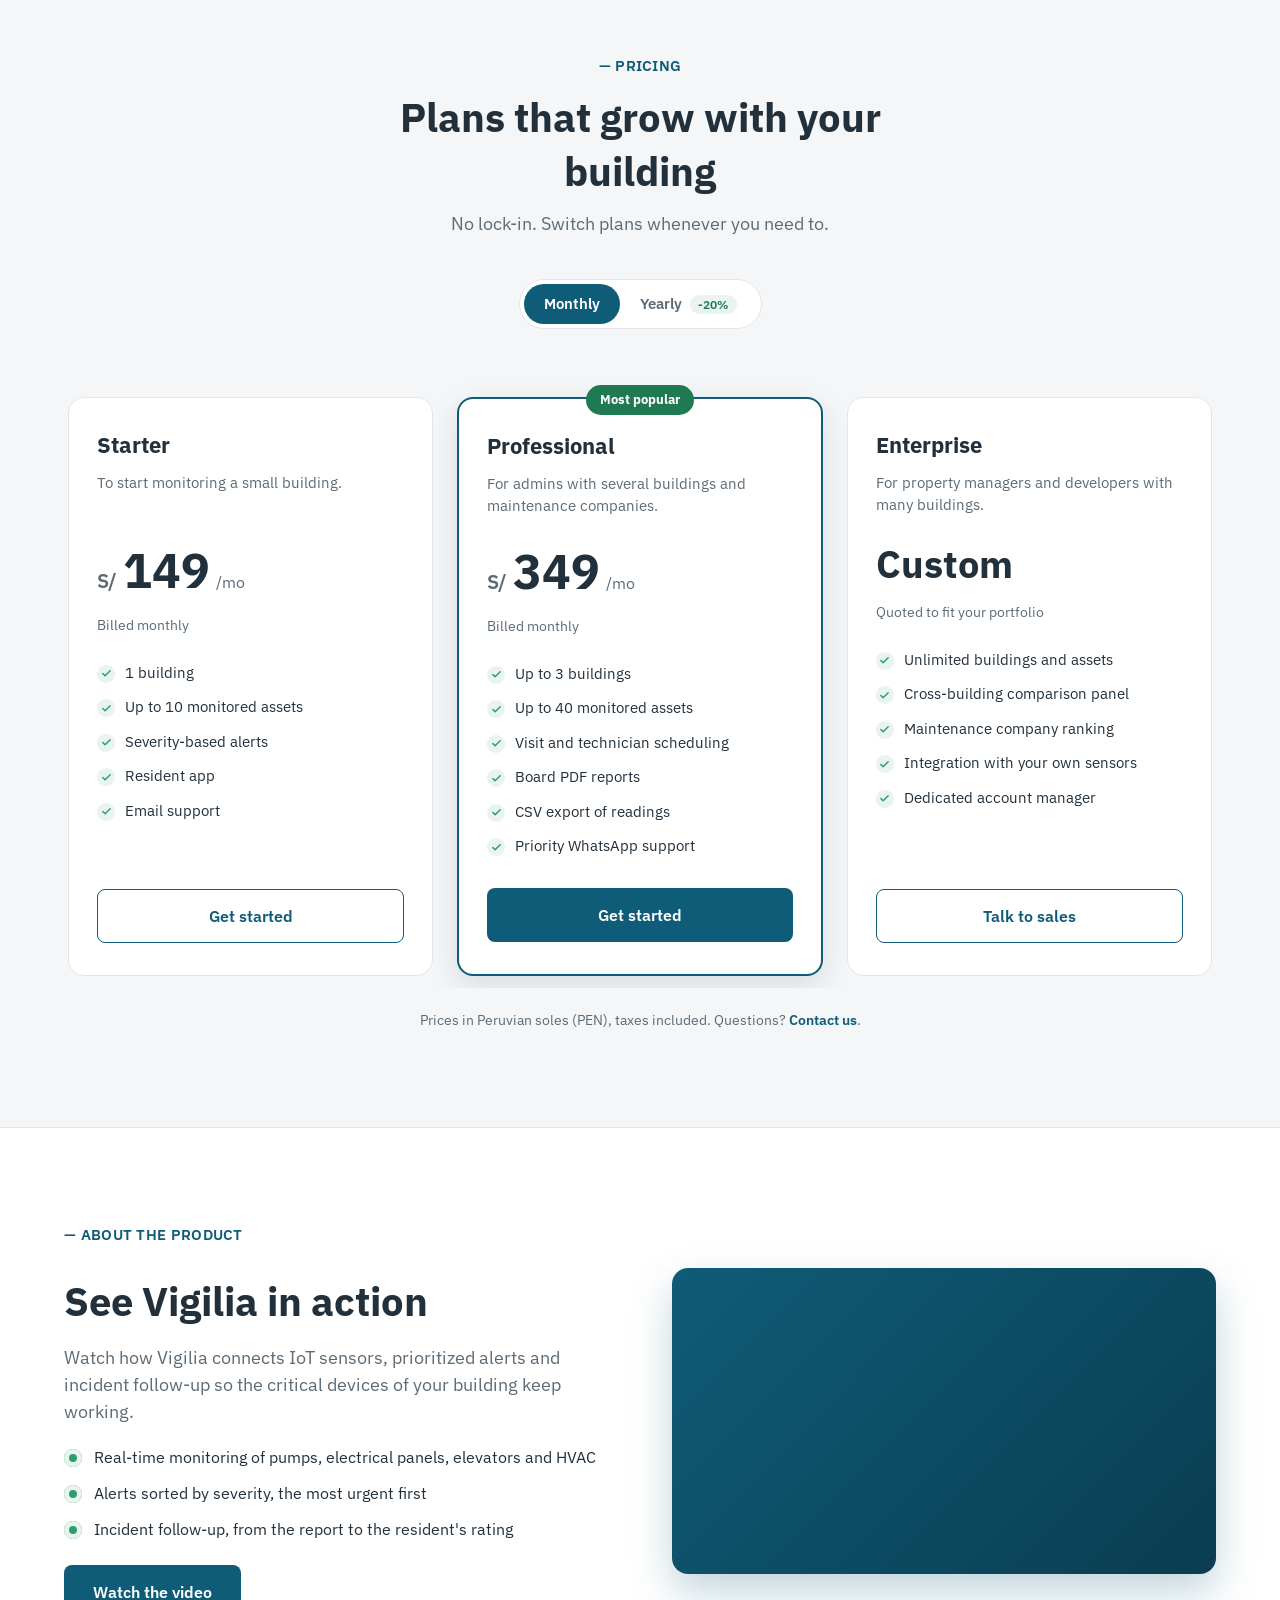
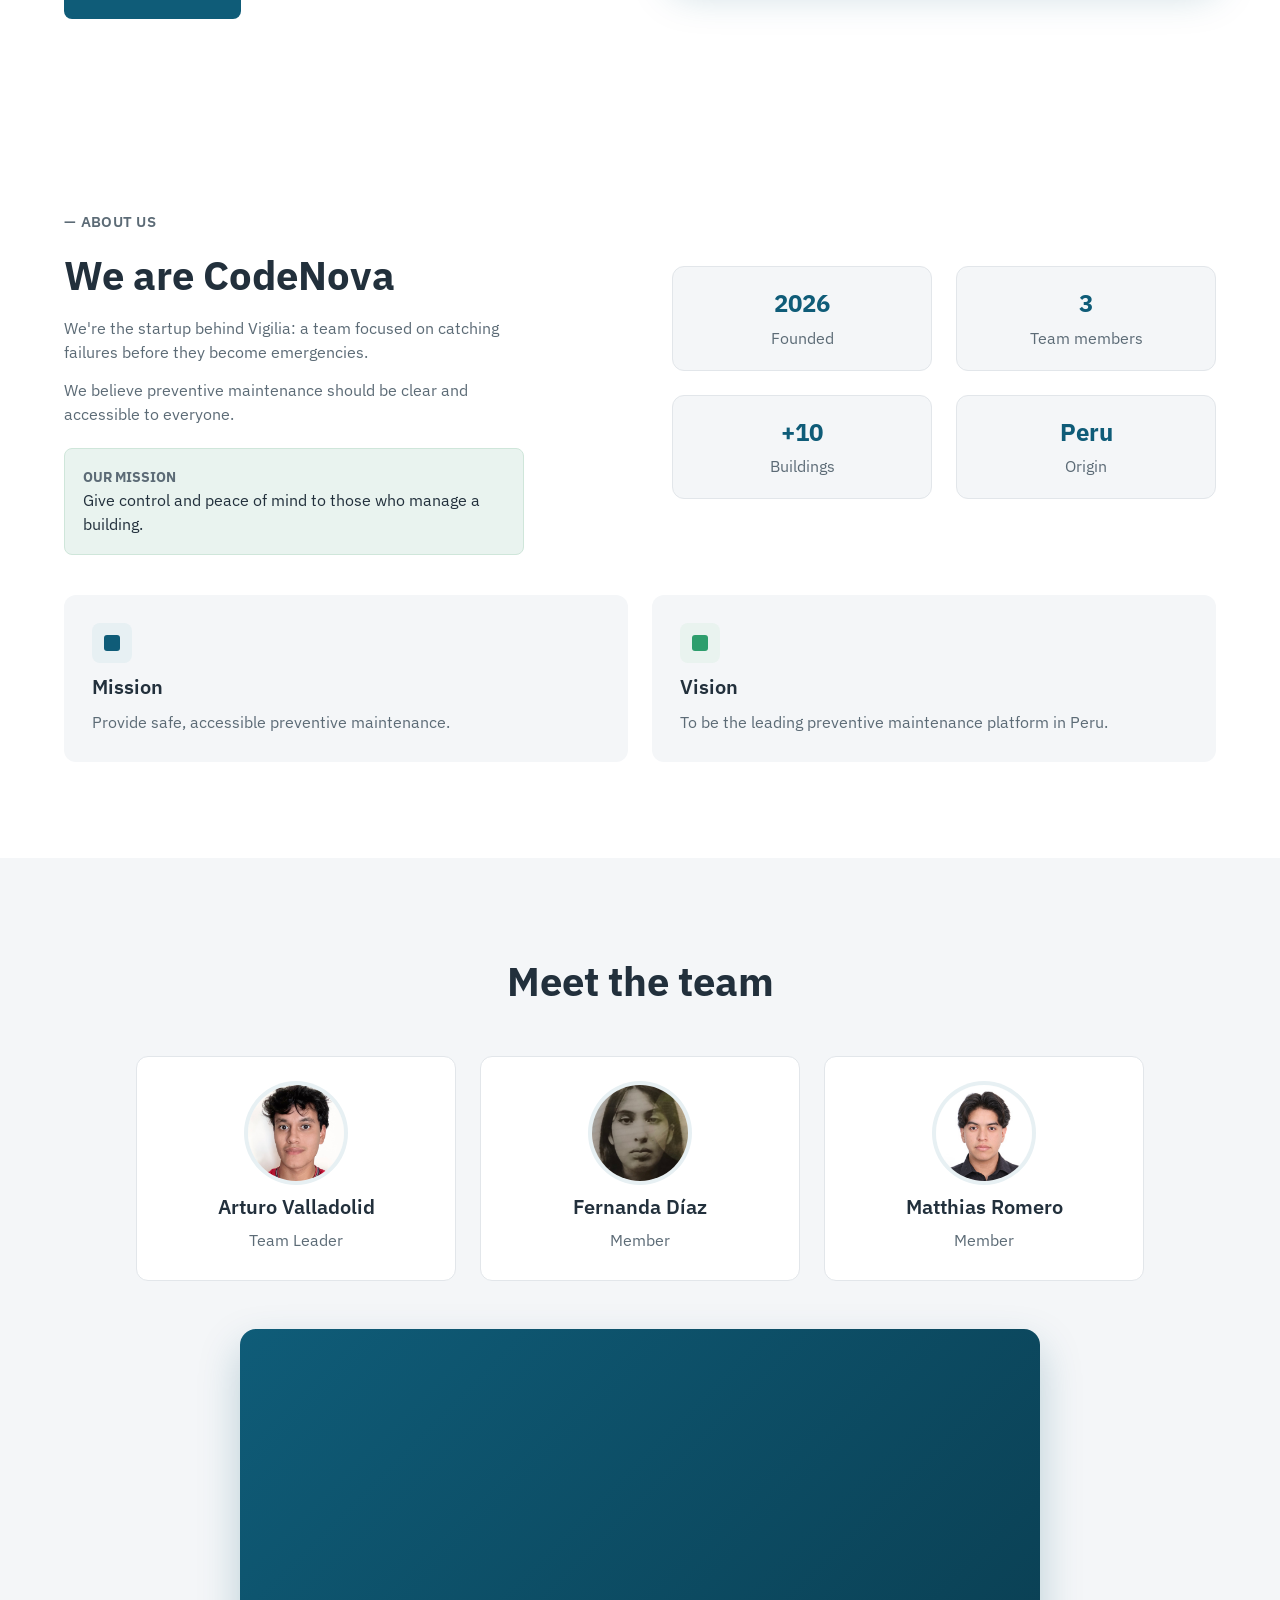
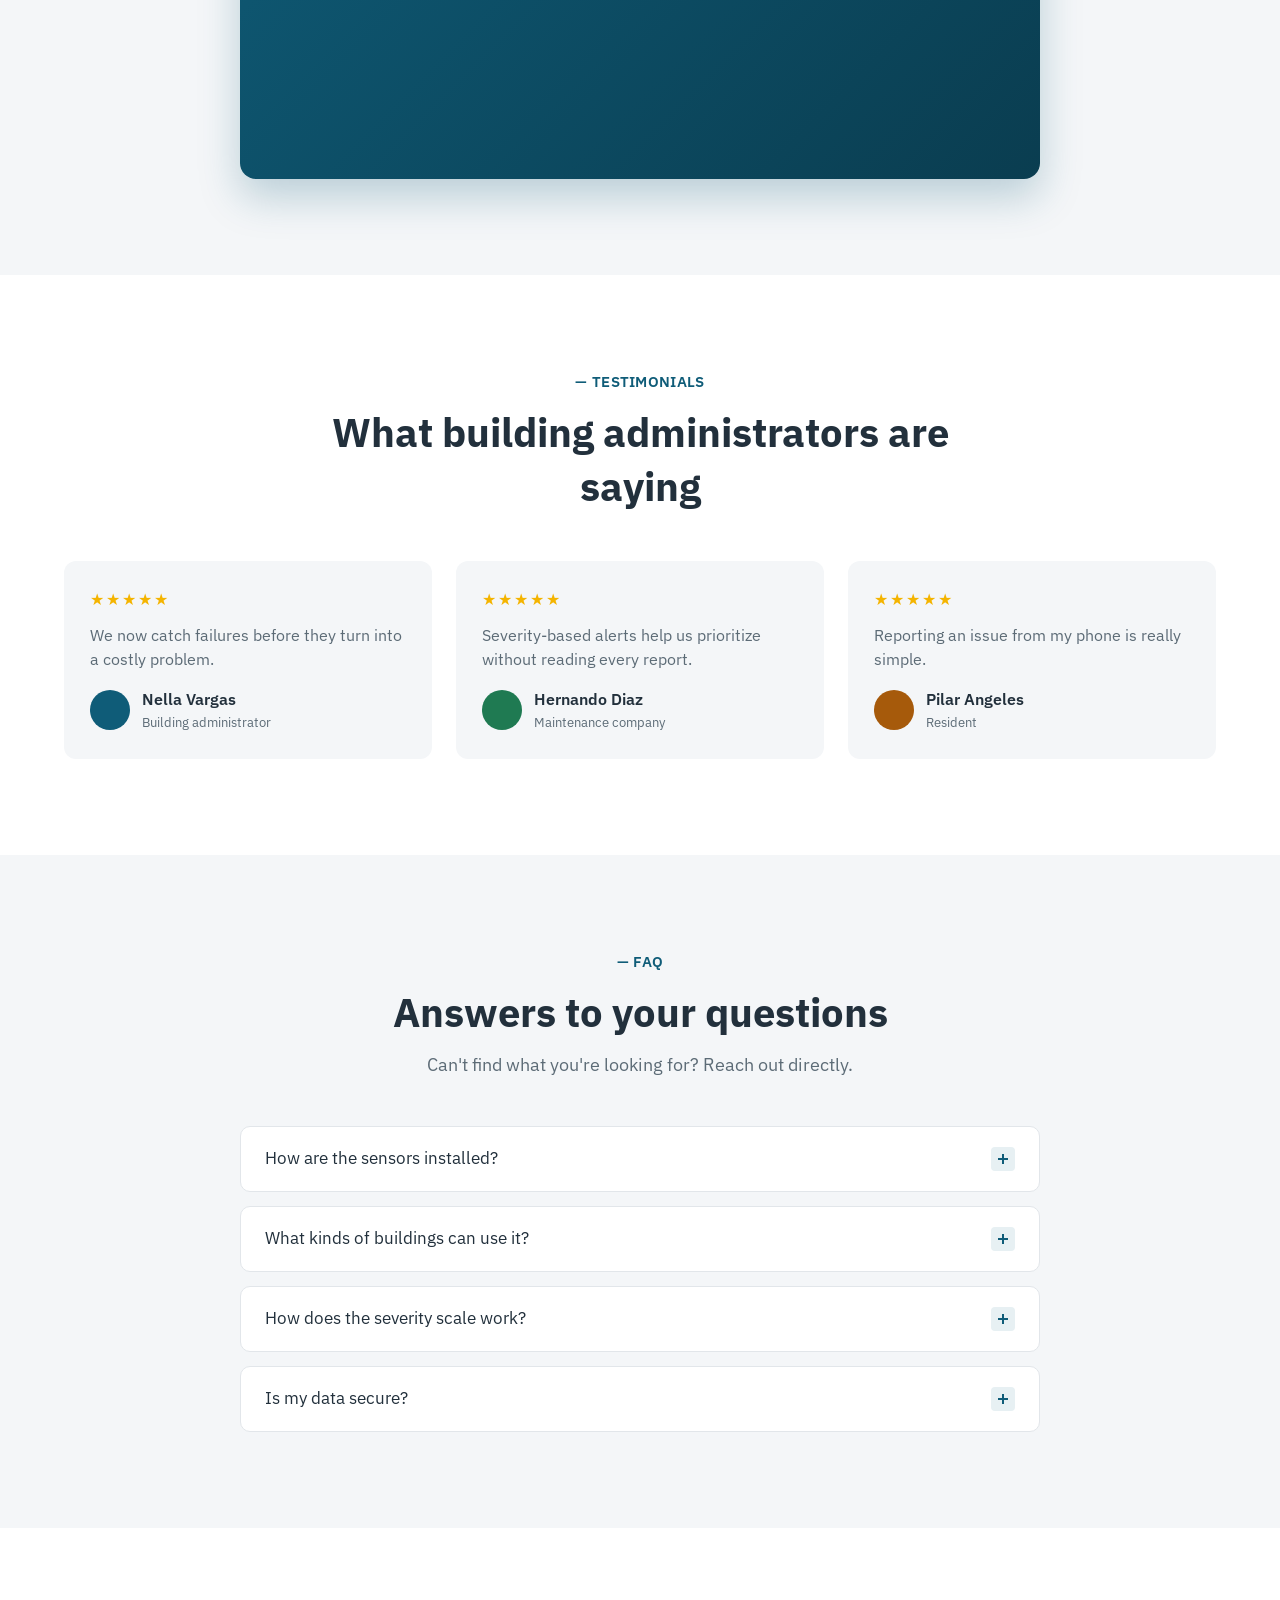
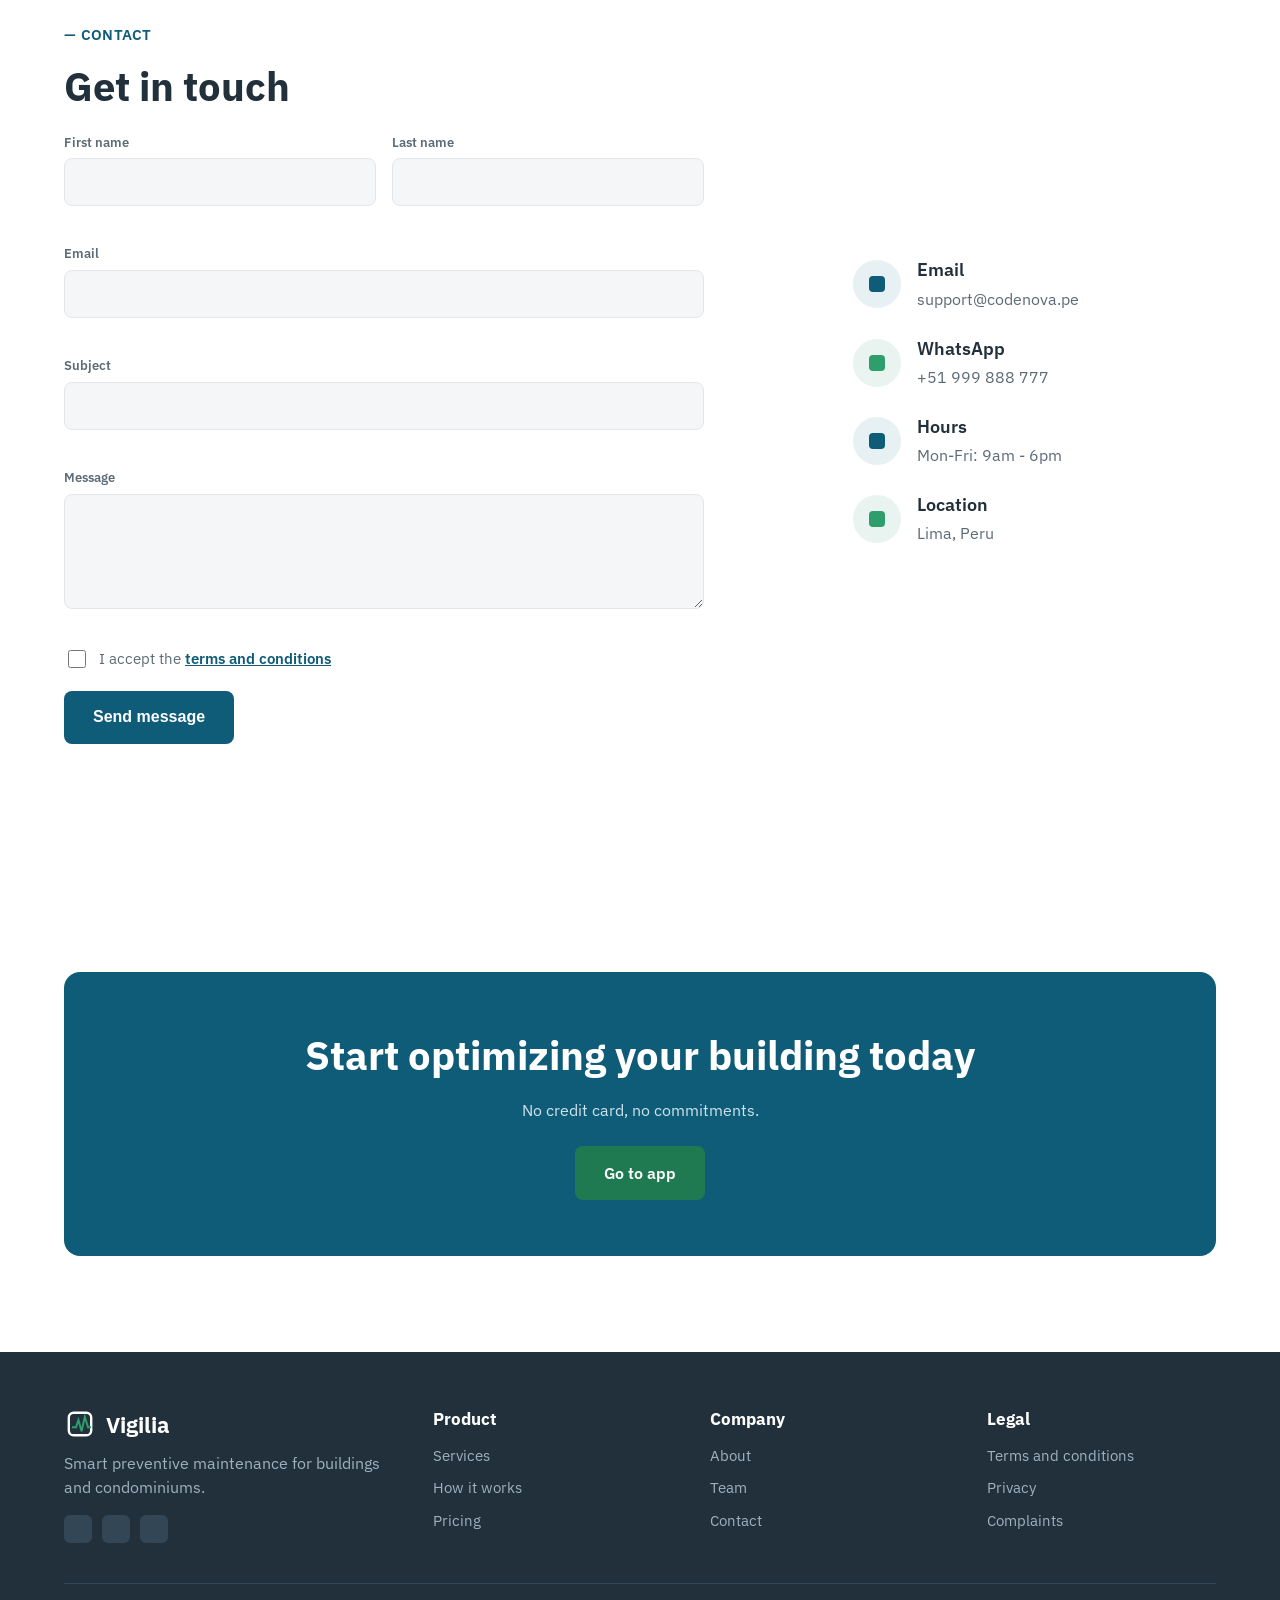
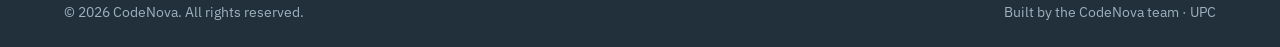
==== commit dcffb0d5: "feat(landing): embed about the team video" ====
--- a/public/index.html
+++ b/public/index.html
@@ -417,7 +417,7 @@
         </div>
       </div>
 
-      <div class="video-embed team-video" id="team-video" data-youtube-id="" data-video-title="Vigilia · About the Team">
+      <div class="video-embed team-video" id="team-video" data-youtube-id="IjIbw056n0M" data-video-title="Vigilia · About the Team">
         <p class="video-placeholder" data-i18n="video.coming-soon">Video coming soon</p>
       </div>
     </div>
